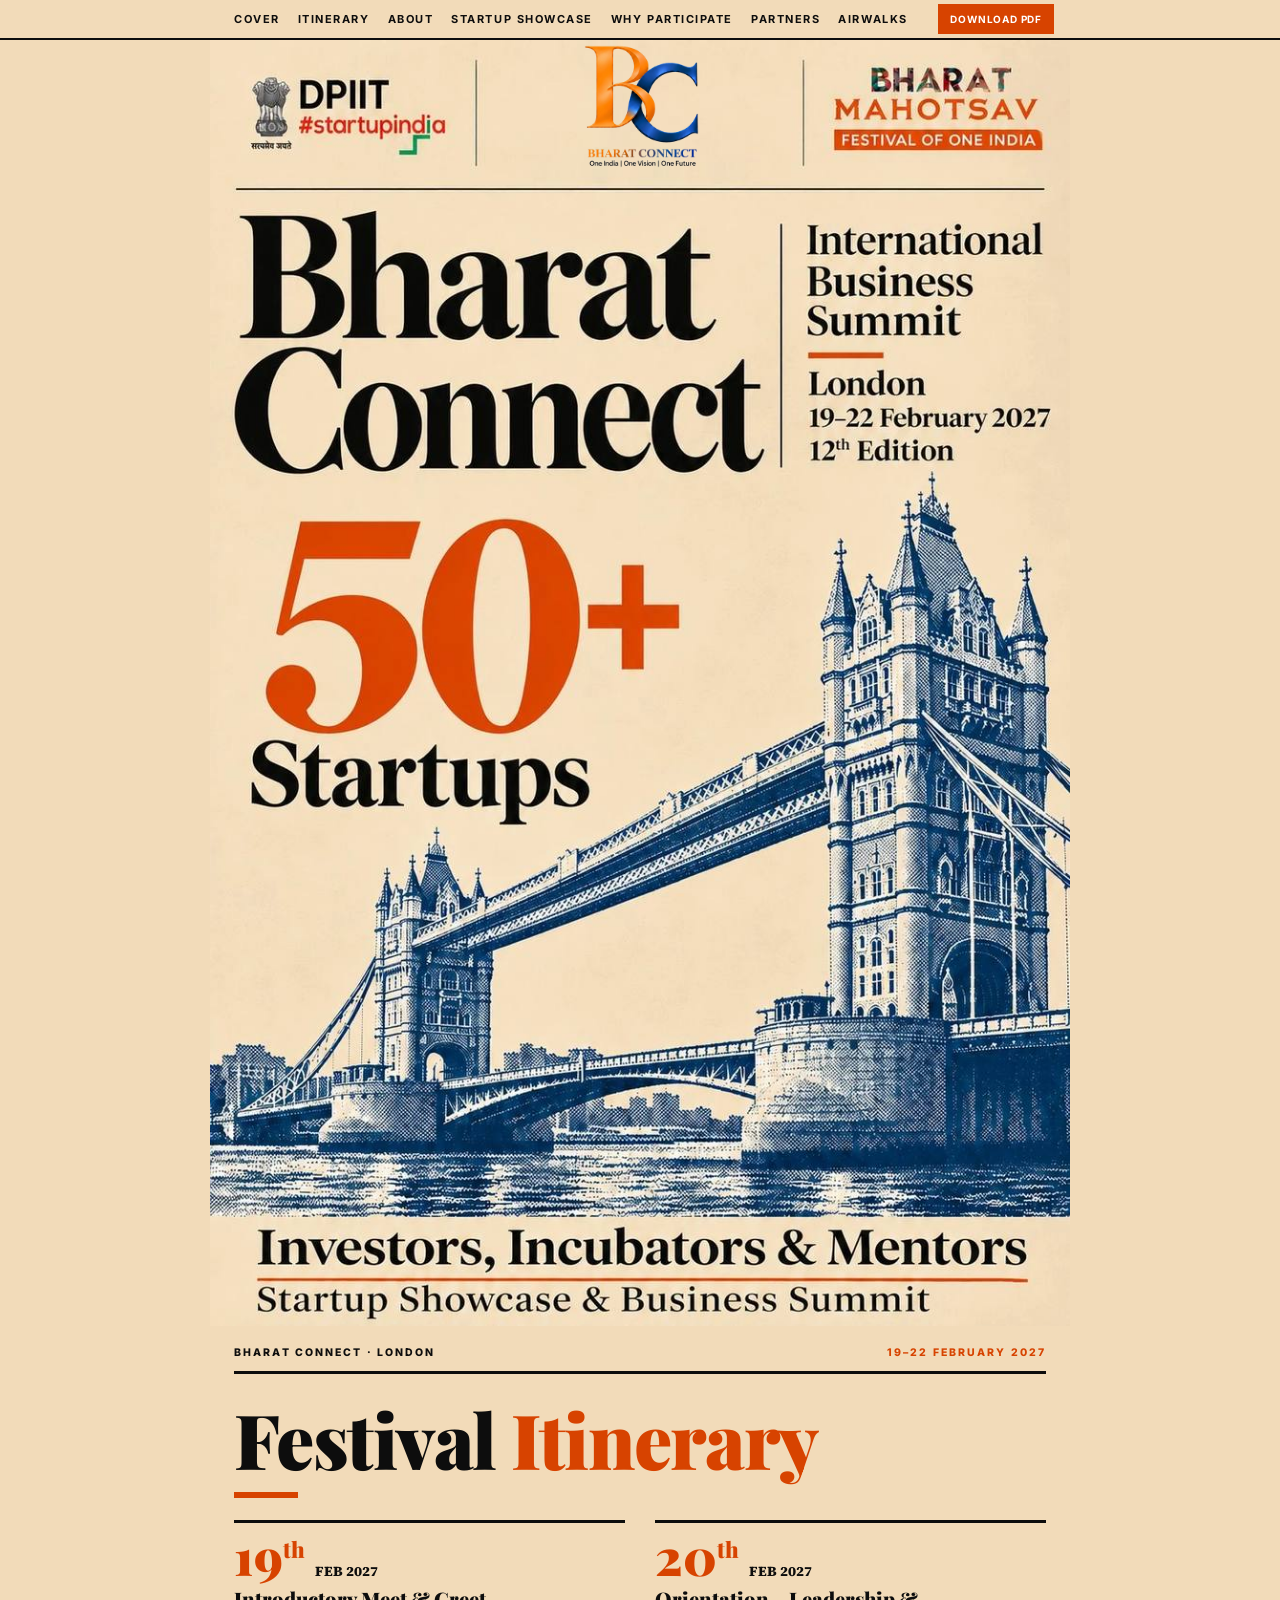
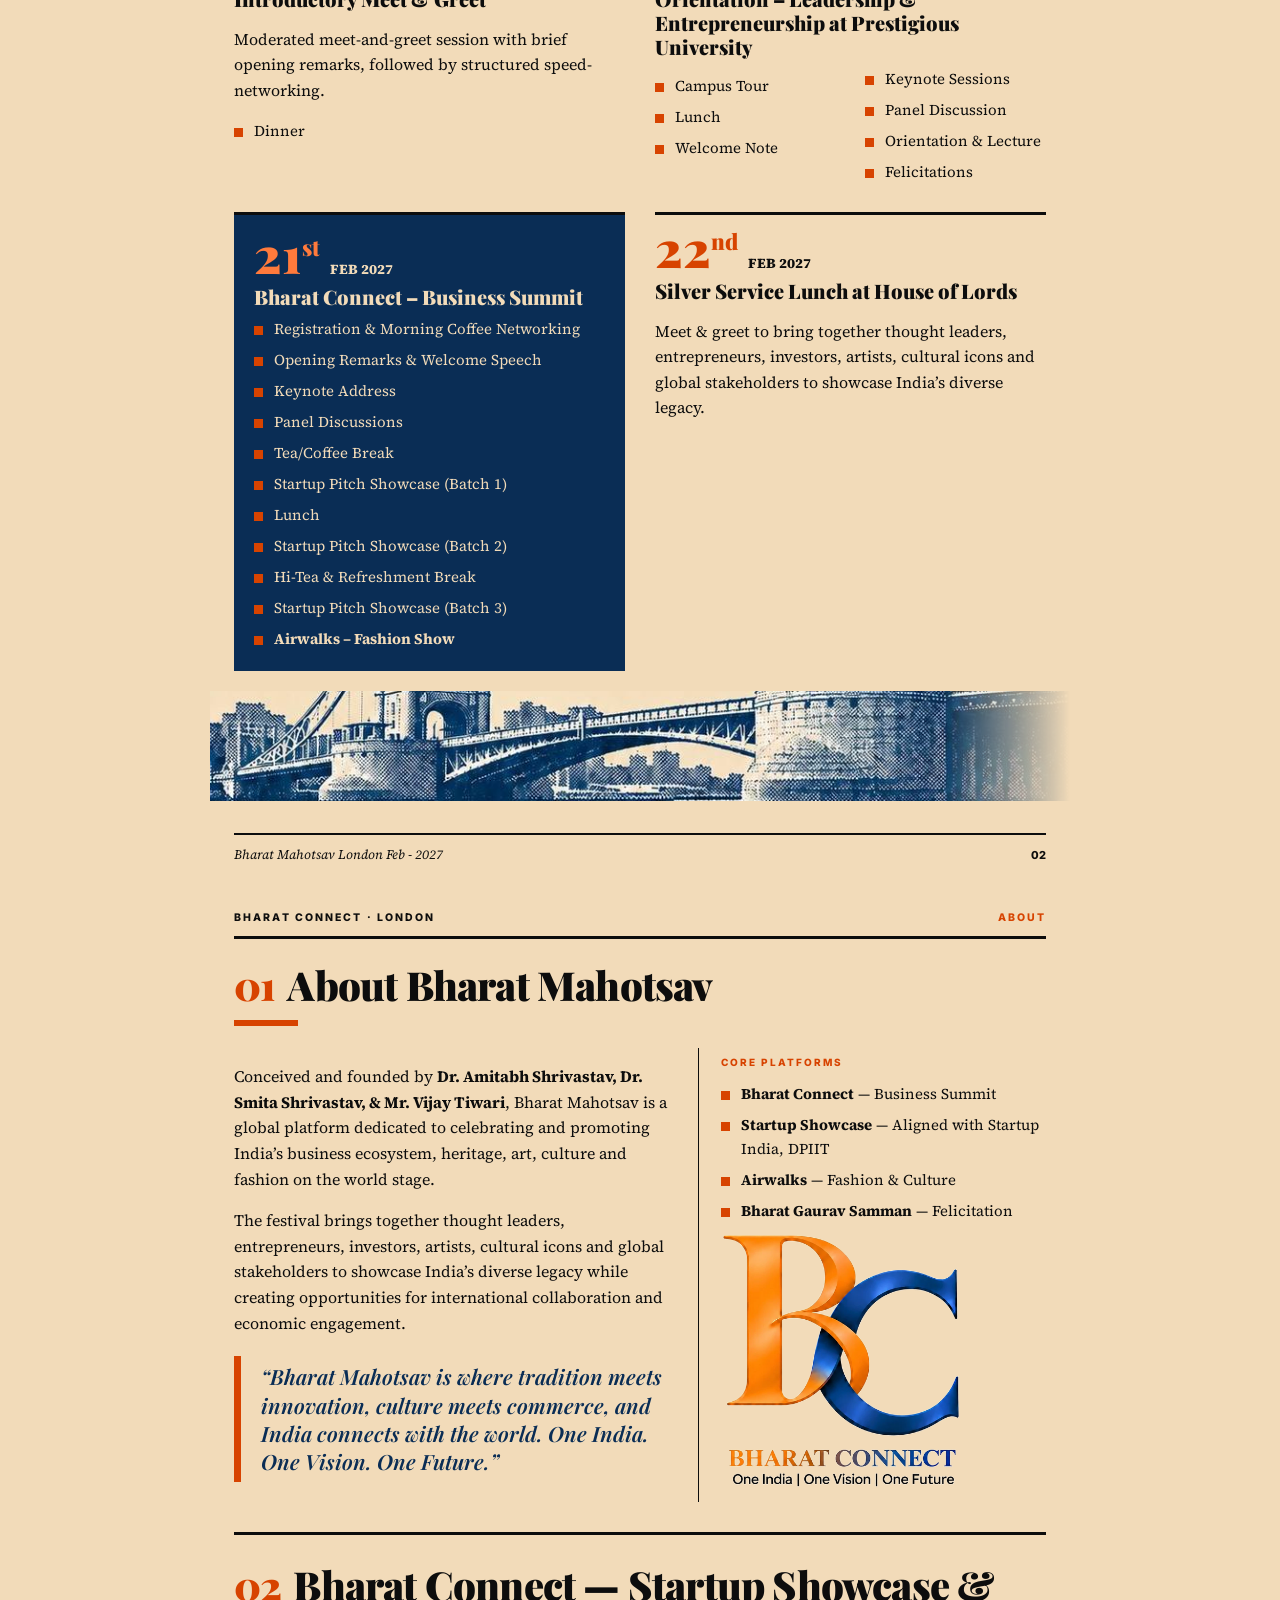
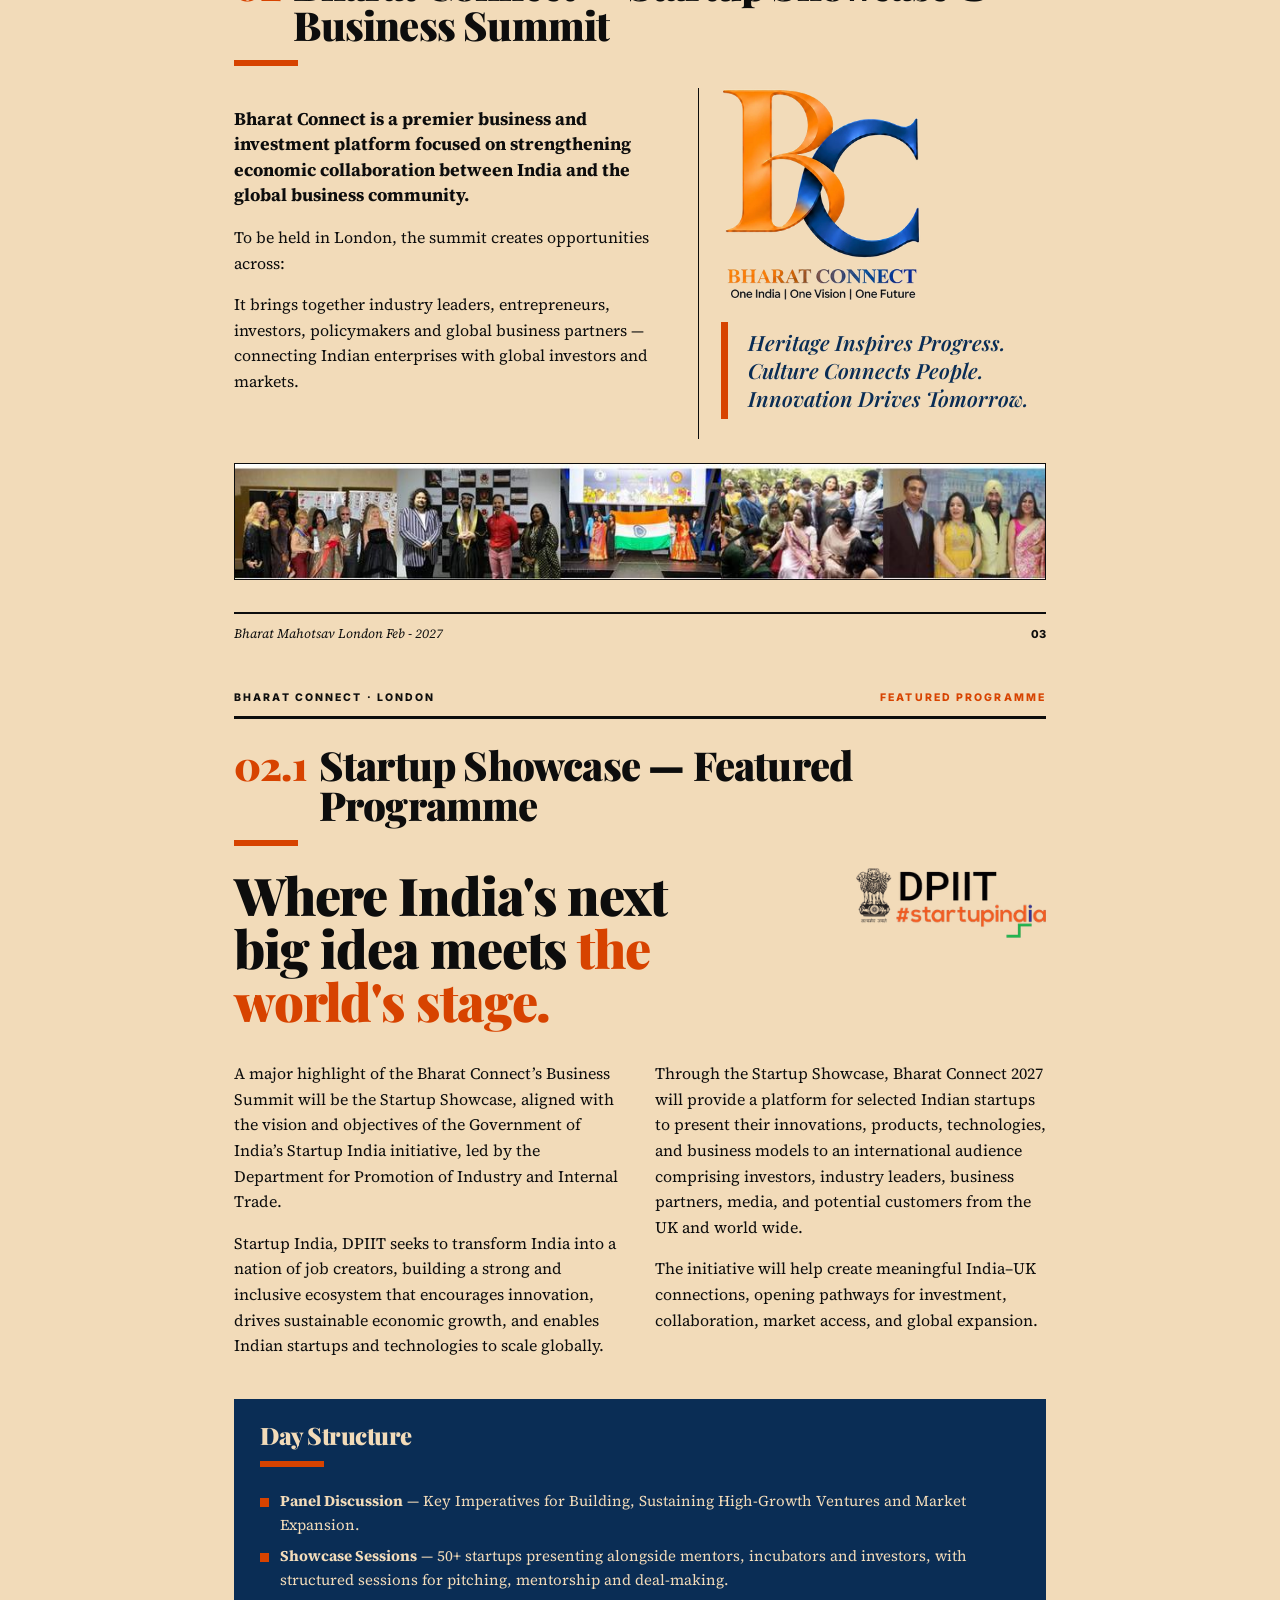
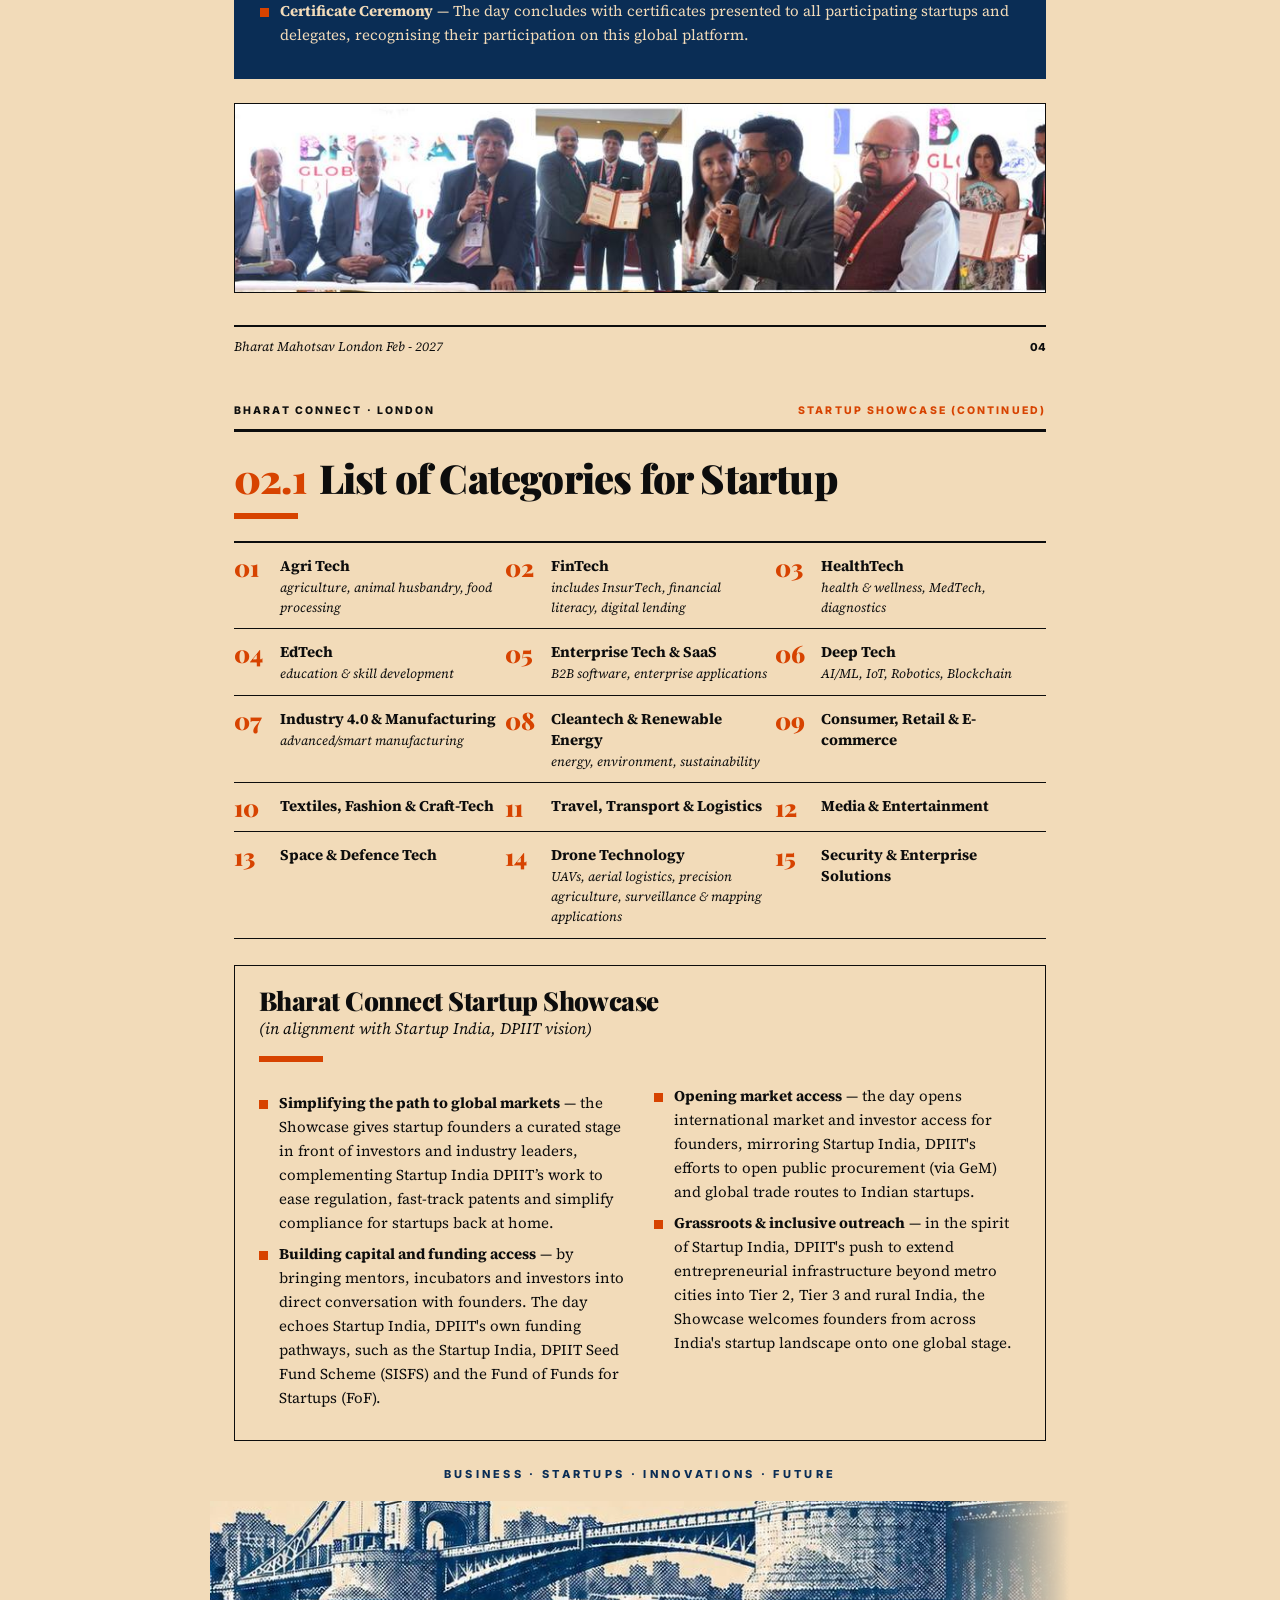
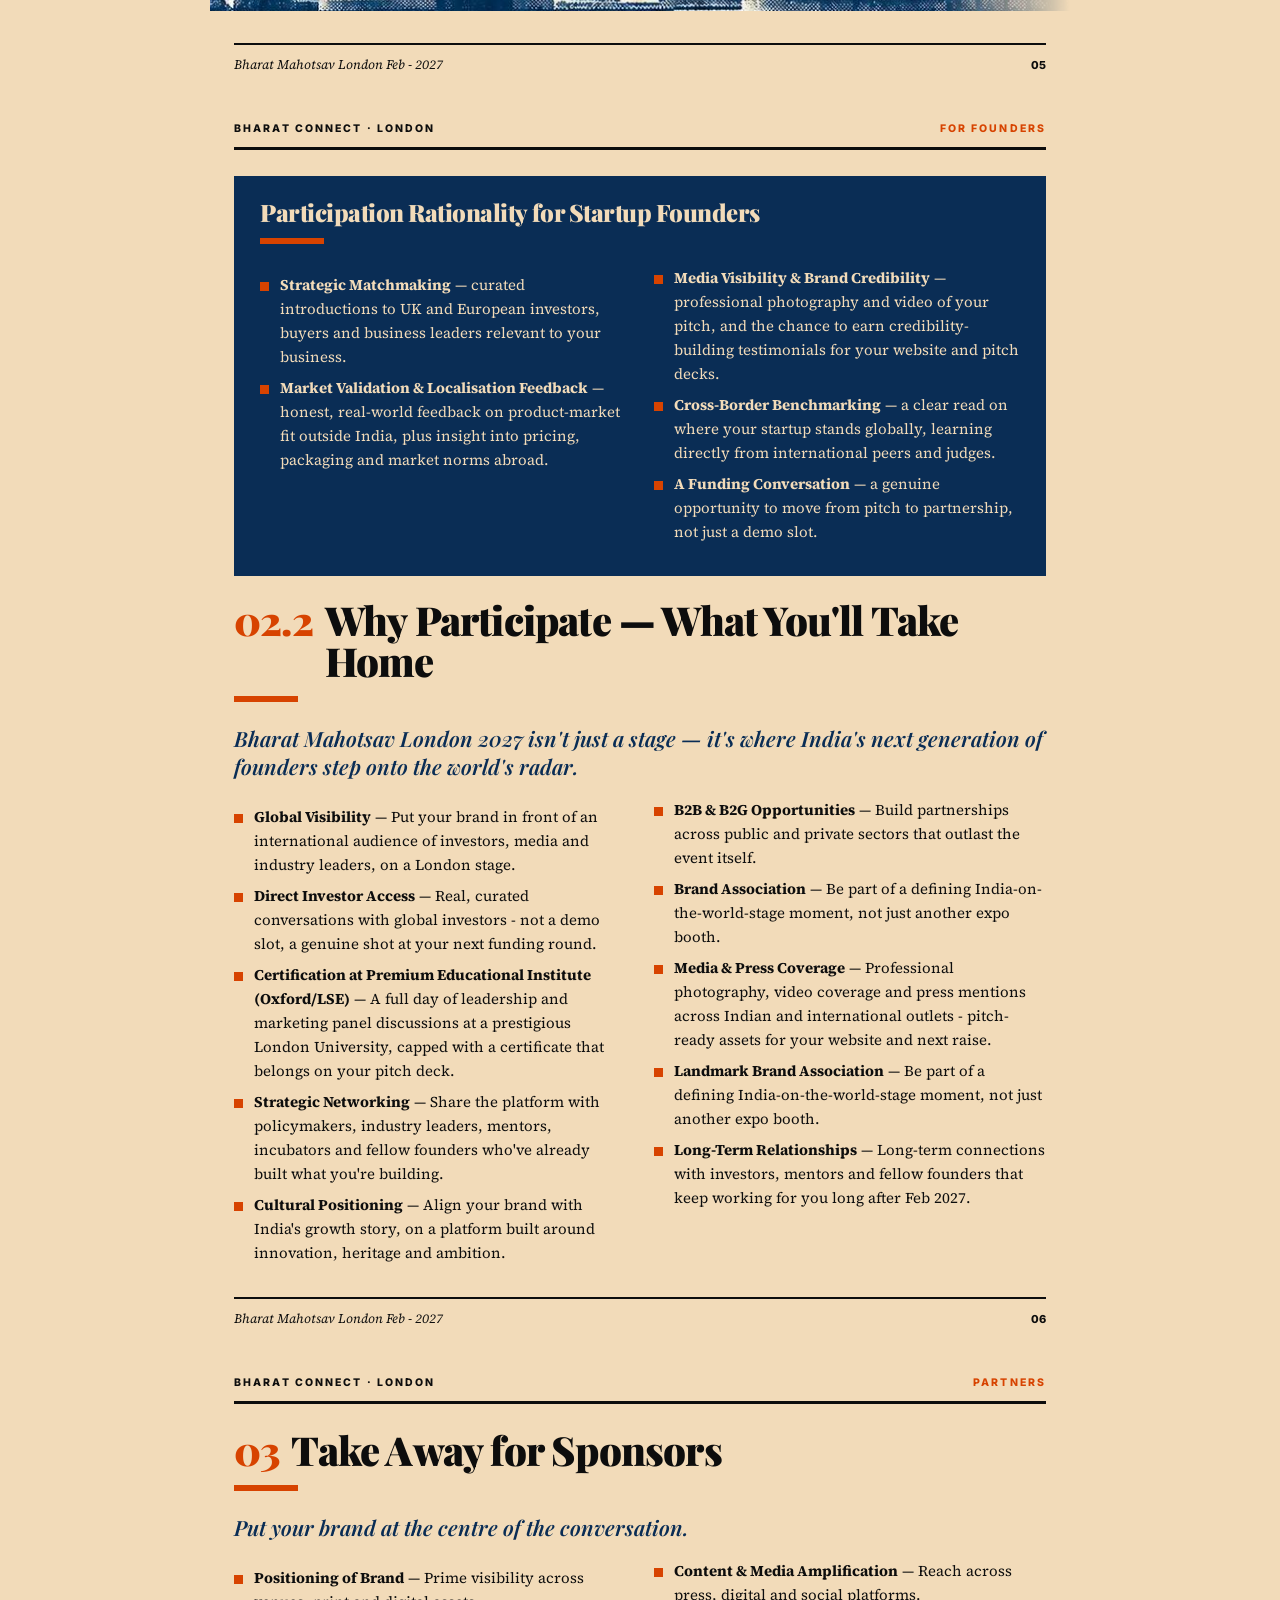
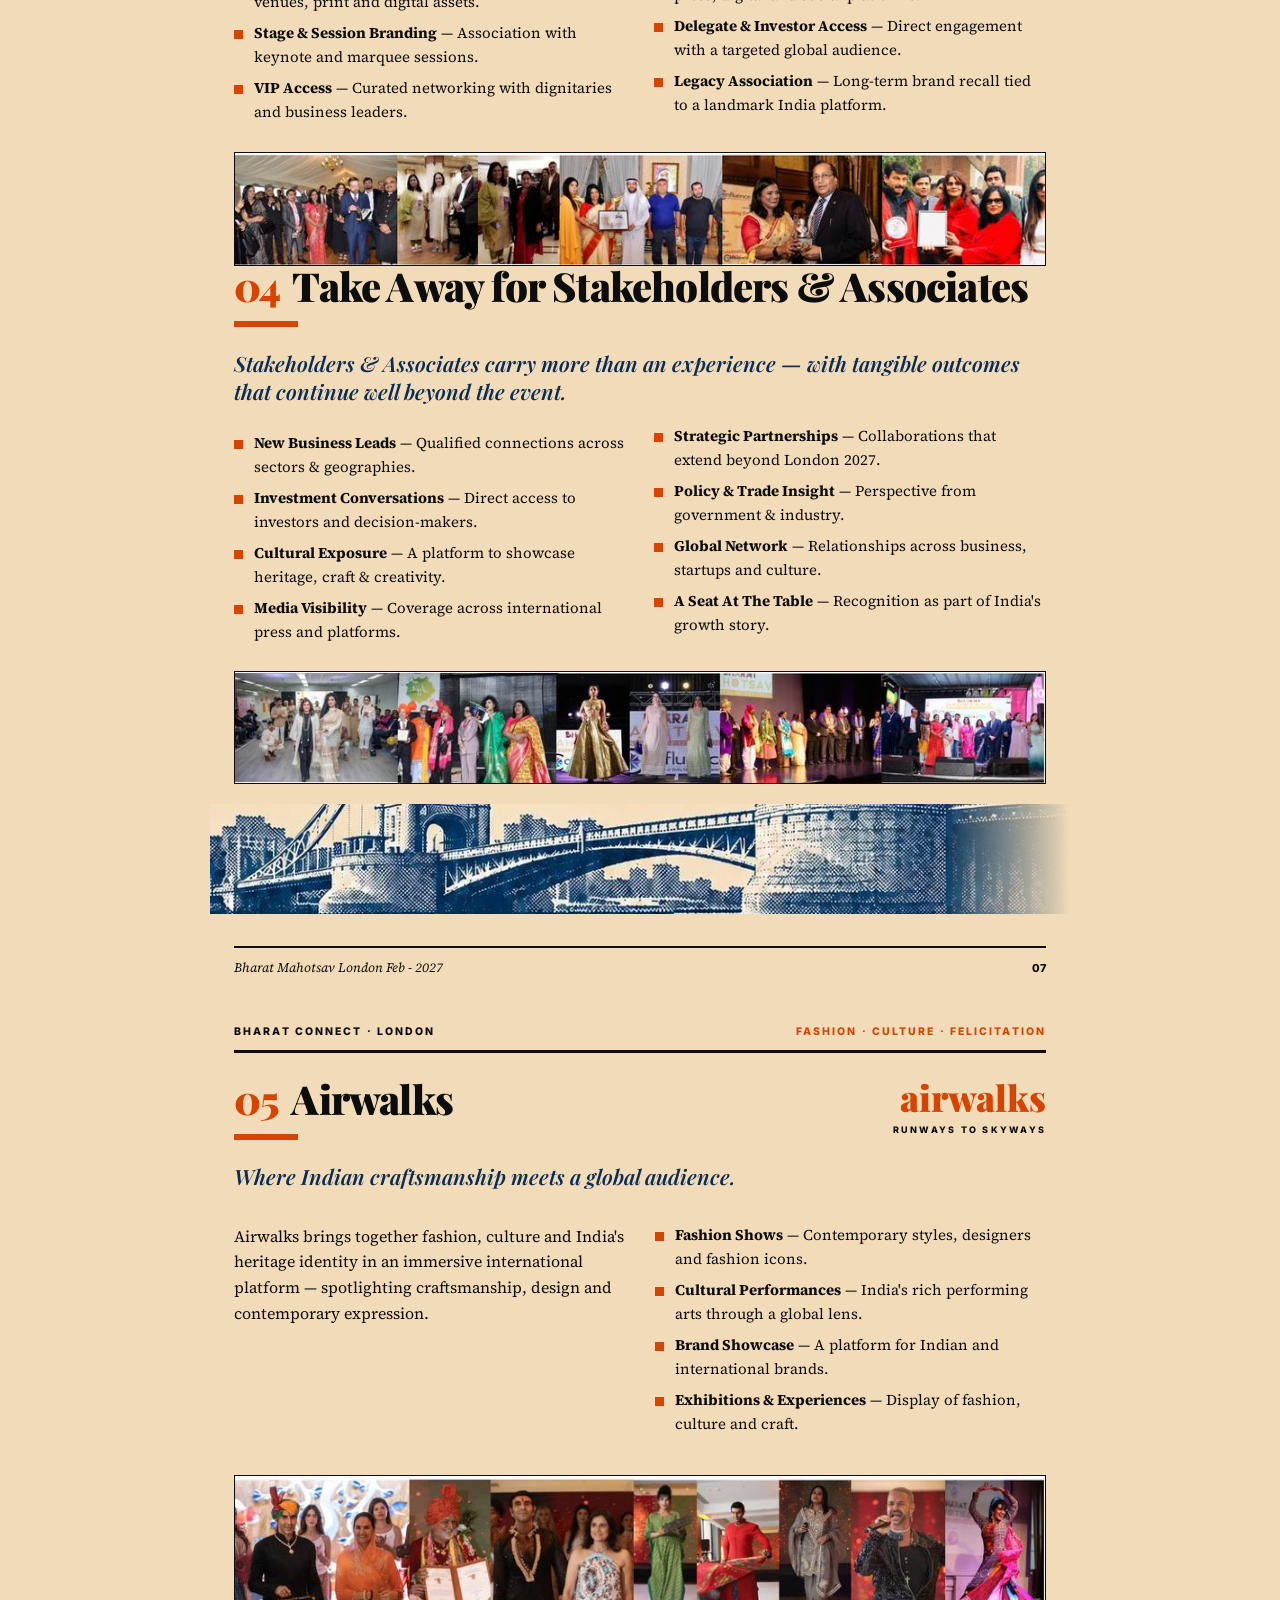
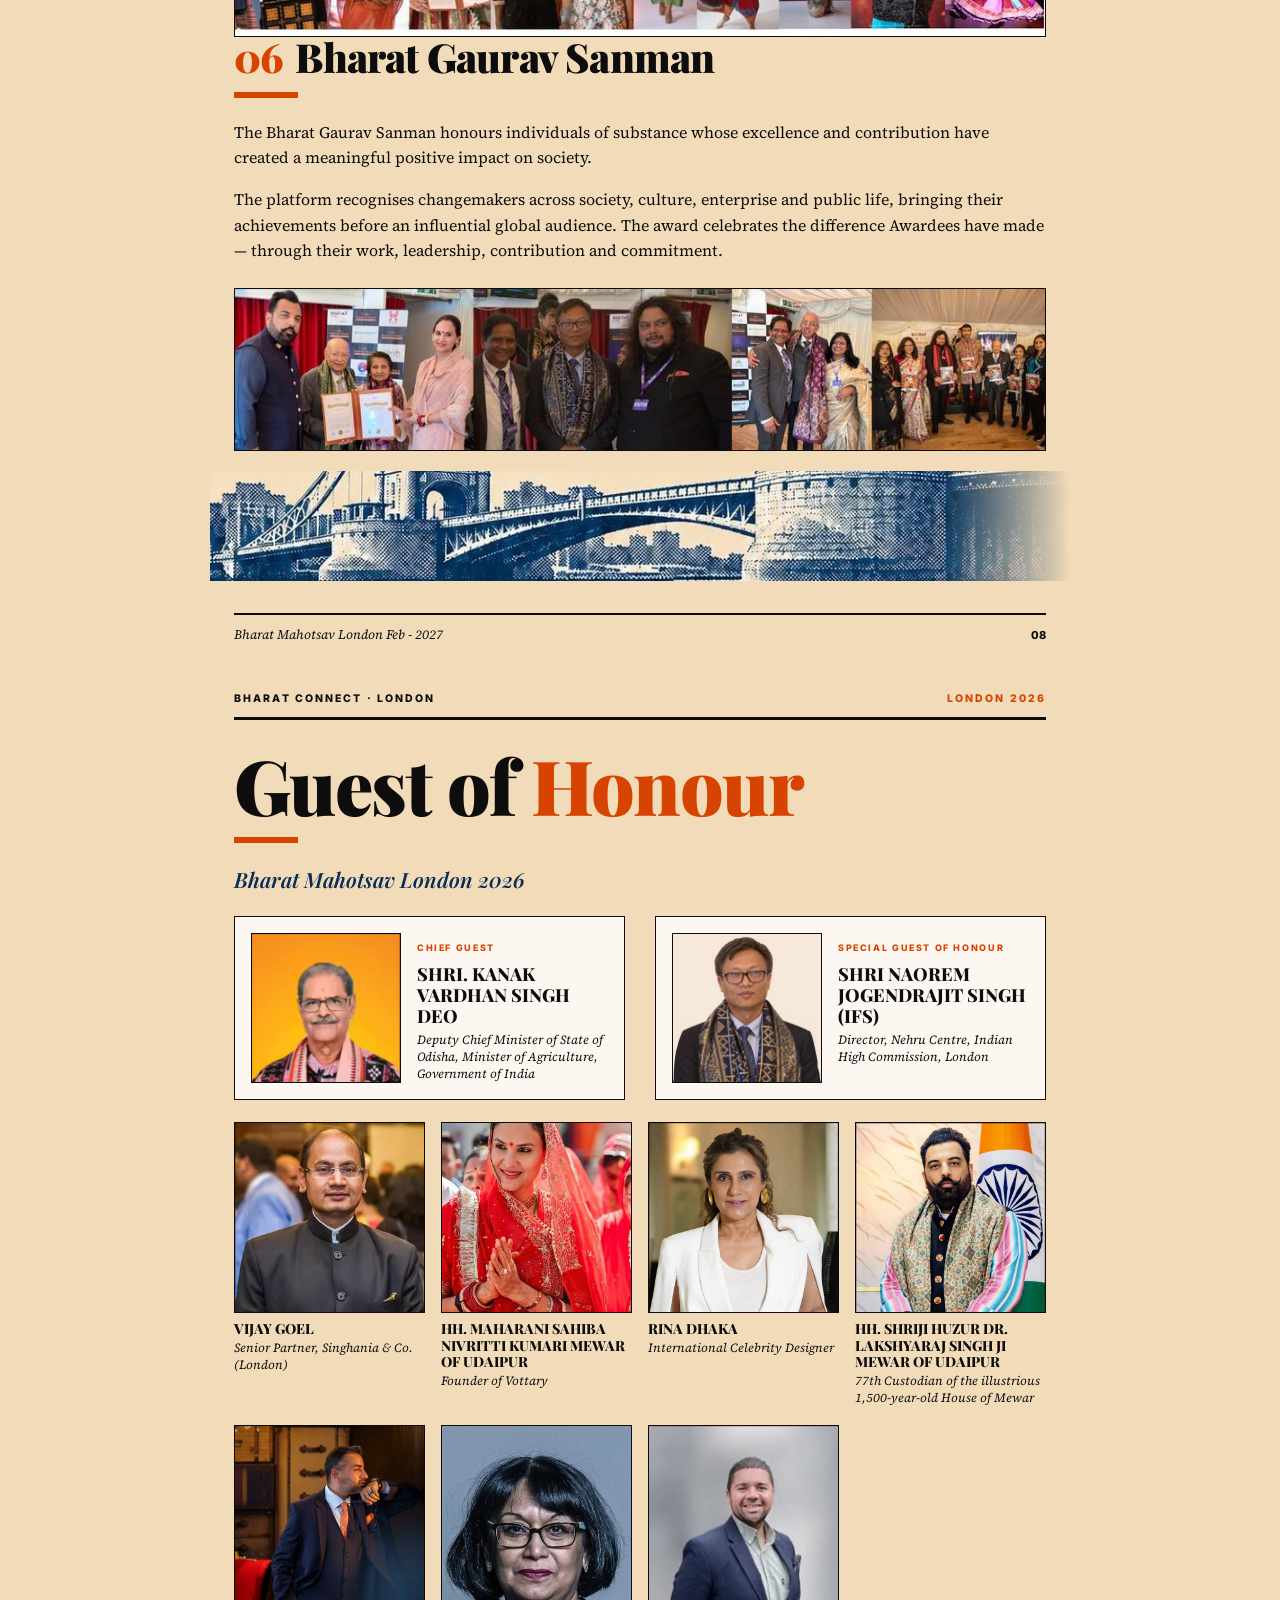
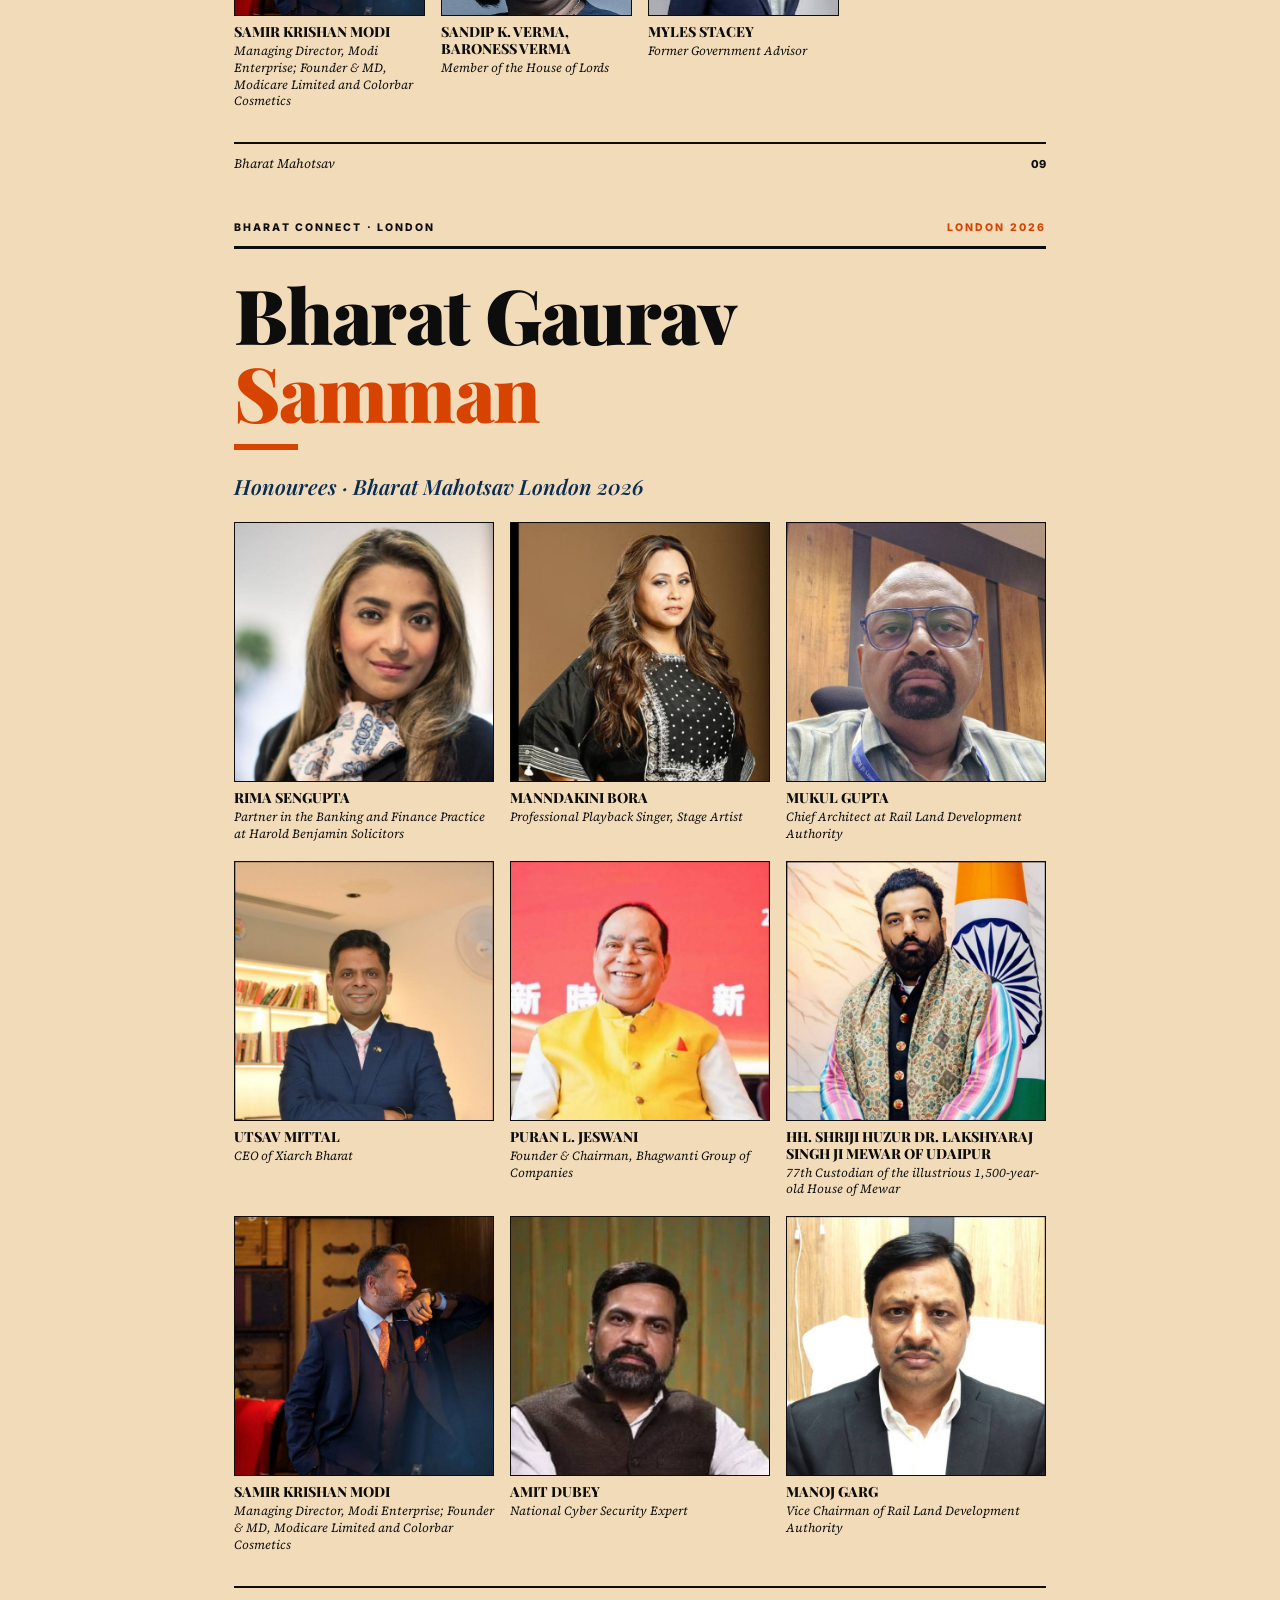
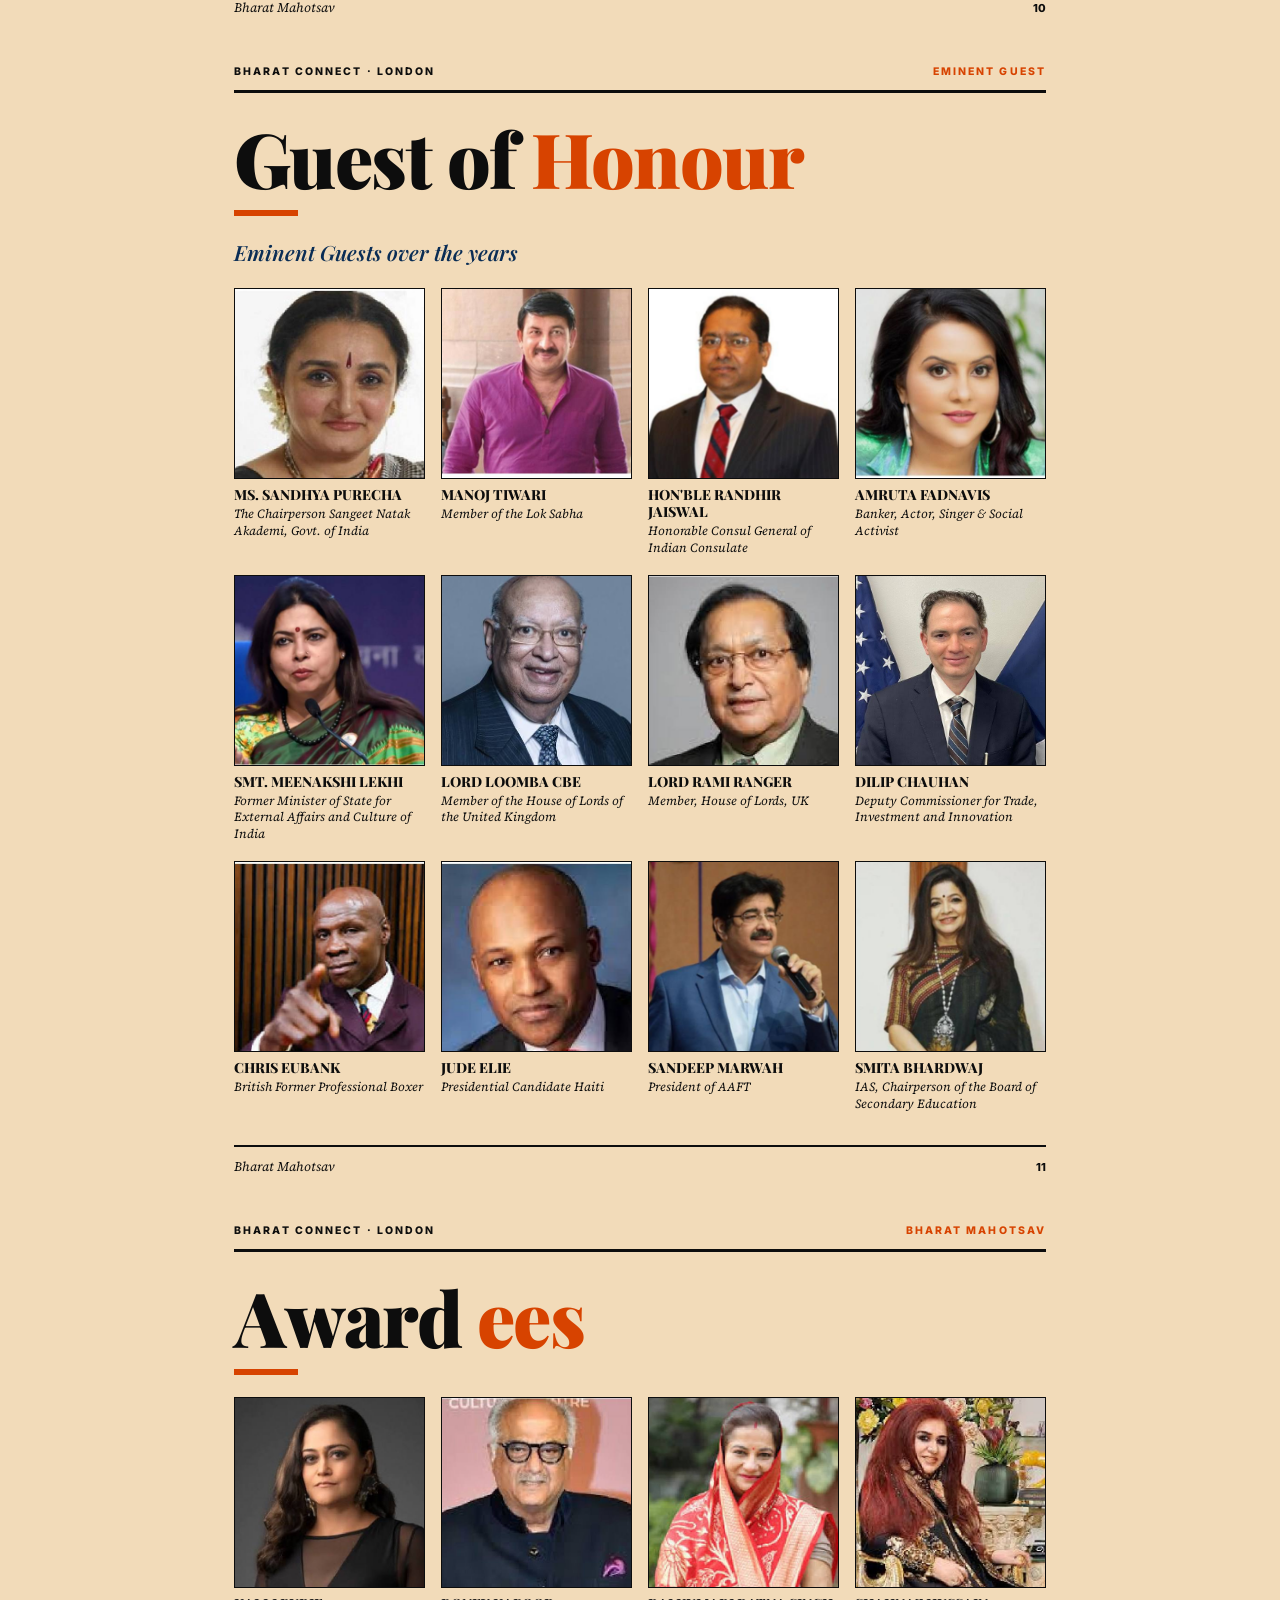
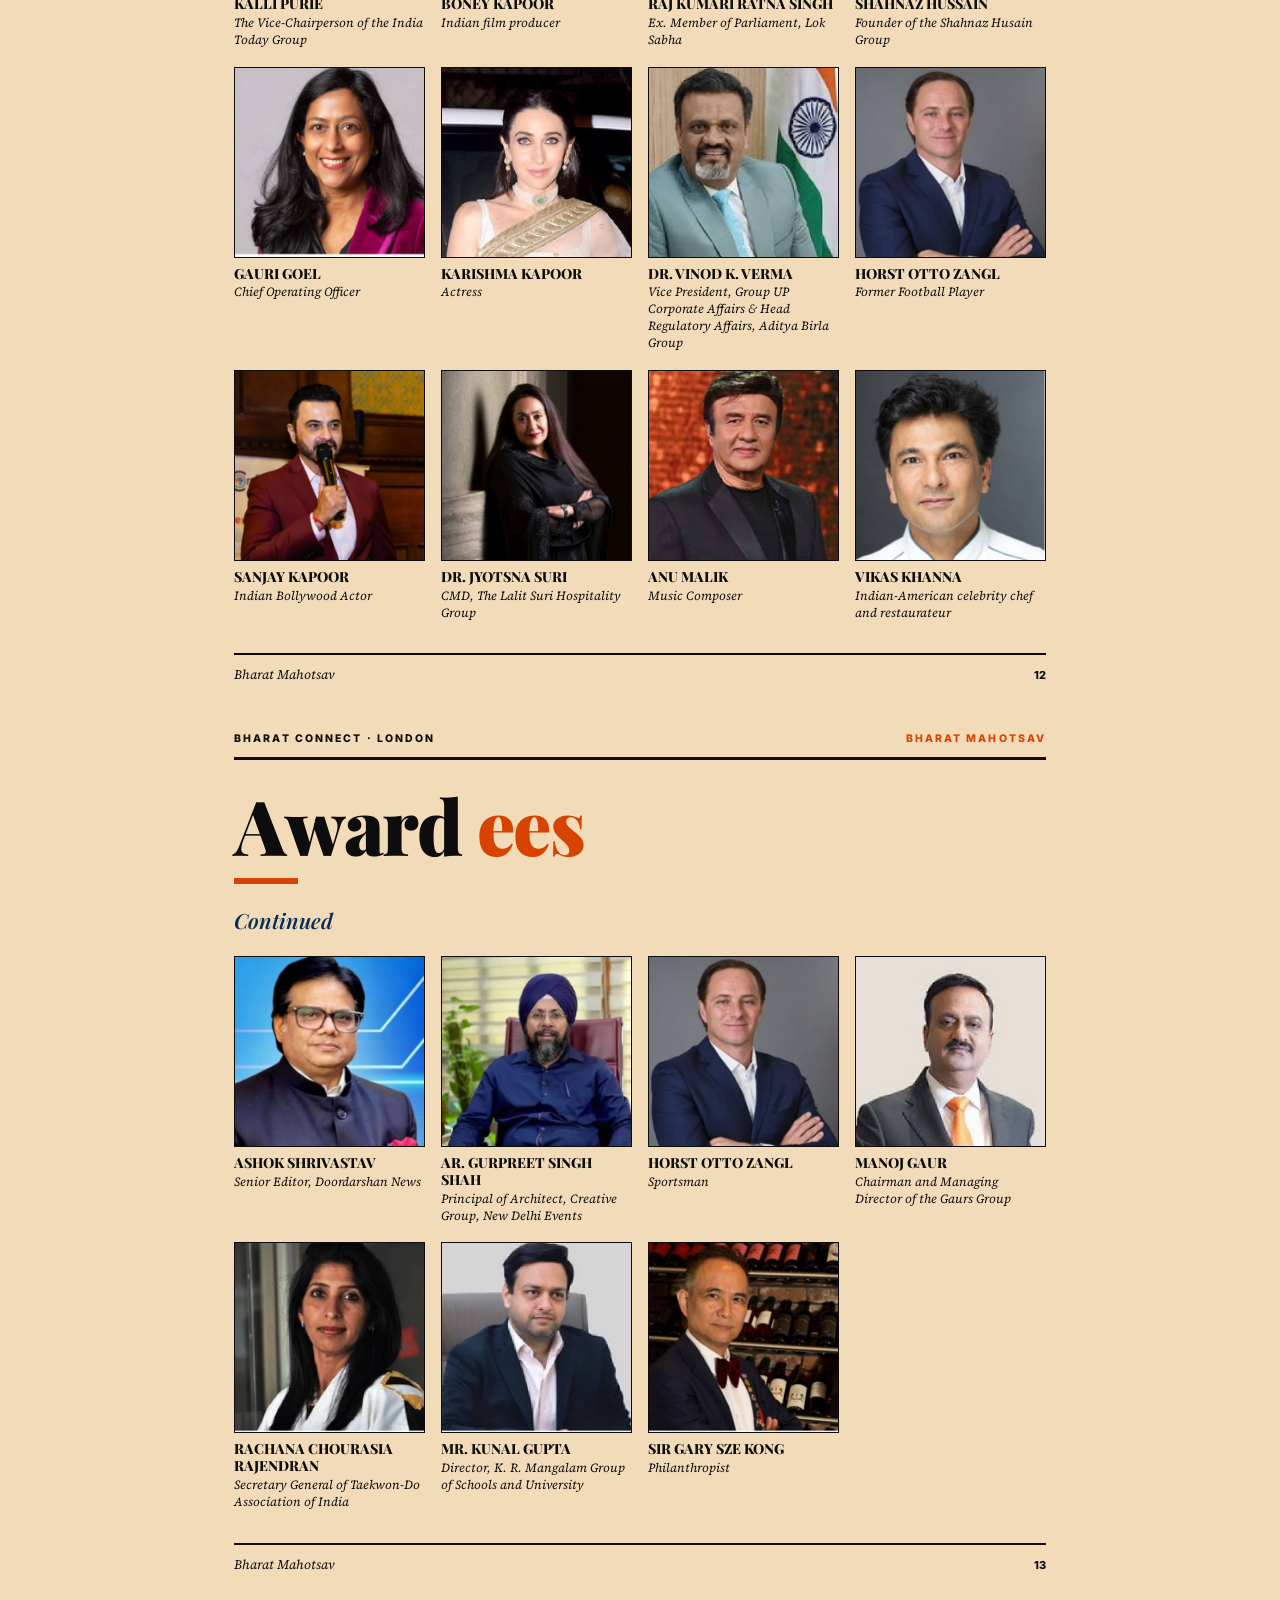
==== index.html @ 57fb7469 "Update layout, image alignments, and fixes for Bharat Connect brochure" ====
<!DOCTYPE html><html lang="en"><head><meta charset="utf-8"><meta name="viewport" content="width=device-width, initial-scale=1, viewport-fit=cover"><title>Bharat Connect · London 19–22 February 2027</title><link rel="stylesheet" href="https://fonts.googleapis.com/css2?family=Inter:wght@600;700;800&family=Playfair+Display:ital,wght@0,700;0,900;1,500;1,600&family=Source+Serif+4:ital,wght@0,400;0,600;0,700;1,400;1,600&display=swap"><style>:root{--bg:#f2dbb9;--ink:#0d0d0d;--o:#d74300;--nv:#0a2d55;--cream:#f2dbb9;--fd:'Playfair Display',Georgia,serif;--fb:'Source Serif 4',Georgia,serif;--fs:'Inter',Arial,sans-serif;box-sizing:border-box;padding-top:env(safe-area-inset-top,0px);padding-bottom:env(safe-area-inset-bottom,0px)}
*,*::before,*::after{box-sizing:border-box}html{scroll-behavior:smooth;scroll-padding-top:calc(48px + env(safe-area-inset-top,0px))}
body{margin:0;background:var(--bg);color:var(--ink);font:400 16px/1.6 var(--fb)}
nav{position:sticky;top:env(safe-area-inset-top,0px);z-index:9;background:var(--bg);border-bottom:2px solid var(--ink)}
.nav-inner{max-width:860px;margin:0 auto;padding:0 16px 0 24px;display:flex;align-items:center;gap:12px}
.nw{flex:1;min-width:0;margin:0;padding:12px 0;display:flex;gap:18px;overflow-x:auto;white-space:nowrap;font:700 11px var(--fs);letter-spacing:.14em;text-transform:uppercase}
nav a{text-decoration:none;color:var(--ink)}nav a:hover,nav a:focus-visible{color:var(--o);outline:0}
.download{flex:none;border:0;background:var(--o);color:#fff;padding:9px 12px;font:700 10px var(--fs);letter-spacing:.08em;text-transform:uppercase;cursor:pointer}
.download:hover,.download:focus-visible{background:var(--nv);outline:2px solid var(--ink);outline-offset:2px}
body::before{content:"";position:fixed;inset:0 0 auto;height:env(safe-area-inset-top,0px);background:var(--bg);z-index:10}
.cover,.page{max-width:860px;margin:0 auto}
.cover{position:relative}.cover .bg{display:block;width:100%;height:auto}
.cover .bc{position:absolute;left:43.5%;top:.4%;width:13.4%;aspect-ratio:300/320;background:url([data-uri]) center/contain no-repeat}
.page{padding:20px 24px 0;position:relative}
.hd{display:flex;justify-content:space-between;font:800 10.5px var(--fs);letter-spacing:.2em;padding-bottom:12px;border-bottom:3px solid var(--ink);margin-bottom:26px}
.o,em{color:var(--o);font-style:normal}
.ft{display:flex;justify-content:space-between;align-items:baseline;border-top:2px solid var(--ink);margin-top:32px;padding:10px 0 26px;font-size:13px}.ft b{font:800 11px var(--fs)}
.h{font:900 clamp(30px,6.4vw,52px)/1.02 var(--fd);margin:0;letter-spacing:-.02em}h1.h{font-size:clamp(46px,9vw,76px)}
.h.sm{font-size:26px}.bar{display:block;width:64px;height:6px;background:var(--o);margin:14px 0 22px}.bar.mid{margin:12px auto 24px}
.num .h{display:flex;gap:12px;align-items:baseline;font-size:clamp(26px,5vw,40px)}
.lead{font:italic 600 clamp(17px,2.6vw,21px)/1.35 var(--fd);color:var(--nv);margin:0 0 18px}
.lead2{font:700 18px/1.4 var(--fb)}.big{font:900 clamp(30px,6vw,52px)/1.02 var(--fd);margin:0 0 18px;letter-spacing:-.02em}.it{font-style:italic;margin:2px 0}
.g2{display:grid;grid-template-columns:1fr 1fr;gap:20px 30px}.g2.sp{grid-template-columns:1.25fr 1fr}.g2>div,.g2.sp>div{min-width:0}img{max-width:100%;height:auto}.r{text-align:right}
.day{border-top:3px solid var(--ink);padding-top:8px}.d{font:900 50px/1 var(--fd);color:var(--o)}.d sup{font-size:22px}.d b{font:800 14px var(--fb);color:var(--ink);margin-left:10px}
.day h3{font:900 20px/1.2 var(--fd);margin:6px 0 8px}.day.nv{background:var(--nv);color:var(--cream);padding:14px 20px 12px}.day.nv .d{color:#ff7a3c}.day.nv .d b{color:var(--cream)}
ul.sq{list-style:none;margin:8px 0;padding:0}ul.sq li{position:relative;padding-left:20px;margin:7px 0;font-size:15px}ul.sq li::before{content:"";position:absolute;left:0;top:.6em;width:9px;height:9px;background:var(--o)}
ul.two{columns:2;column-gap:28px}ul.two li{break-inside:avoid}
blockquote{margin:20px 0;padding:6px 0 6px 20px;border-left:7px solid var(--o);font:italic 600 21px/1.35 var(--fd);color:var(--nv)}
.side{border-left:1px solid var(--ink);padding-left:22px}.lab{font:800 10px var(--fs);letter-spacing:.2em;color:var(--o)}.lg1{width:240px;max-width:100%;display:block;margin:10px 0}.lg2{width:200px;display:block;margin:0 0 14px}.lg3{width:190px}
.hr{border:0;border-top:3px solid var(--ink);margin:30px 0}.strip{display:block;width:100%;border:1px solid var(--ink);margin:24px 0 0}
.nvb{background:var(--nv);color:var(--cream);padding:24px 26px;margin:24px 0}.nvb.nm{margin-top:0}.nvb .h{font-size:24px}.nvb ul.sq{margin-top:0}
.cats{display:grid;grid-template-columns:repeat(3,1fr);border-top:2px solid var(--ink)}.cats>div{display:flex;gap:10px;padding:12px 8px 12px 0;border-bottom:1px solid var(--ink)}.cats i{font:900 24px/1 var(--fd);color:var(--o);font-style:normal;min-width:36px}
.cats p{margin:0;line-height:1.25}.cats b{display:block;font:700 15px var(--fb)}.cats span{font-style:italic;font-size:13px}
.box{border:1px solid var(--ink);padding:22px 24px;margin:26px 0}.tagl{text-align:center;font:800 11px var(--fs);letter-spacing:.3em;color:var(--nv);margin:26px 0 8px}
.bridge{height:110px;margin:20px -24px 0;background:url([data-uri]) center/cover;-webkit-mask:linear-gradient(90deg,#000 85%,transparent);mask:linear-gradient(90deg,#000 85%,transparent)}
.aw{text-align:right}.aw b{display:block;font:900 clamp(26px,5vw,36px)/1 var(--fd);color:var(--o)}.aw small{font:800 9px var(--fs);letter-spacing:.25em}.row{display:flex;justify-content:space-between;align-items:flex-start;gap:20px}
.ppl{display:grid;gap:18px 16px;margin-top:22px}.c4{grid-template-columns:repeat(4,1fr)}.c3{grid-template-columns:repeat(3,1fr)}
figure{margin:0}.ppl img,.card img{width:100%;aspect-ratio:1;object-fit:cover;border:1px solid var(--ink);display:block}
figcaption b{display:block;font:800 14px/1.2 var(--fd);text-transform:uppercase;margin:8px 0 2px}figcaption span{display:block;font:italic 12.5px/1.35 var(--fb)}
.cards{margin:22px 0}.card{display:flex;gap:16px;border:1px solid var(--ink);padding:16px;background:#fcf8f1}.card img{width:42%;flex:none;aspect-ratio:1}.card small{font:800 9px var(--fs);letter-spacing:.18em;color:var(--o)}.card b{display:block;font:800 18px/1.15 var(--fd);text-transform:uppercase;margin:6px 0}
.med{display:grid;grid-template-columns:repeat(12,1fr);gap:28px 24px;align-items:start}
.mt{grid-column:1/6;grid-row:1}
.m1{grid-column:6/13;grid-row:1;width:100%;border:1px solid var(--ink);display:block}
.m2{grid-column:1/8;grid-row:2;width:100%;border:1px solid var(--ink);display:block}
.mb{grid-column:8/13;grid-row:2;align-self:end;text-align:right}
.mb .bar{margin:14px 0 22px auto}
.tb-grid{display:grid;grid-template-columns:1fr 1fr;gap:14px 30px;margin-bottom:24px}
.tb-grid .lead{margin:0;font-size:clamp(14px,1.8vw,17px)}
.tb-img{width:100%;aspect-ratio:900/1100;object-fit:cover;border:1px solid var(--ink);display:block}
.box18{width:100%;display:block;border:1px solid var(--ink)}.q{text-align:center;font:italic 600 22px var(--fd);color:var(--nv);margin:26px 0 0}
.ctr{text-align:center}.ctr .lg1{margin:0 auto}.big2{font-size:clamp(20px,4vw,28px);margin-top:14px}.cd{font:900 clamp(40px,8vw,66px)/1 var(--fd);margin:34px 0 0}
.ed{margin-top:22px}.ed .strip{margin:0}.cp{display:grid;grid-template-columns:repeat(5,1fr);gap:8px;margin-top:6px;font:italic 11.5px/1.3 var(--fb);text-align:center}.cp b{display:block;font-style:normal;font-weight:700}.ed.e3{width:60%;margin-left:auto;margin-right:auto}.ed.e3 .cp{grid-template-columns:repeat(3,1fr)}
@media(max-width:640px){.g2,.g2.sp{grid-template-columns:1fr}.tb-grid{grid-template-columns:1fr;gap:10px}.tb-t1{order:1}.tb-i1{order:2;margin-bottom:18px}.tb-t2{order:3}.tb-i2{order:4}.med{display:grid;grid-template-columns:1fr;gap:20px}.mt,.m1,.m2,.mb{grid-column:1/-1;grid-row:auto;width:100%}.mb{text-align:left}.mb .bar{margin:14px 0 22px 0}.side{border:0;padding:0}.c4,.cats{grid-template-columns:repeat(2,1fr)}.c3{grid-template-columns:repeat(2,1fr)}ul.two{columns:1}.card{flex-direction:column}.card img{width:100%}.ed.e3{width:100%}.cp{font-size:9.5px;gap:4px}.hd{font-size:8.5px}.r{text-align:left}}
@media(prefers-reduced-motion:reduce){html{scroll-behavior:auto}}
@page{size:A4 portrait;margin:0}
@media print{
  *,*::before,*::after{-webkit-print-color-adjust:exact!important;print-color-adjust:exact!important}
  html,body{width:210mm;margin:0;padding:0!important;background:var(--bg)!important;color:var(--ink)!important}
  nav,body::before{display:none!important}
  .cover,.page{max-width:none;margin:0;overflow:hidden;background:var(--bg)}
  .cover{width:210mm;height:297mm;break-after:page;page-break-after:always}
  .cover .bg{width:100%;height:100%;object-fit:fill}
  .page{width:318.18mm;min-height:450mm;zoom:.66;padding:12mm 16mm 0;display:flex;flex-direction:column;break-before:page;break-after:page;page-break-before:always;page-break-after:always}
  .page .ft{margin-top:auto;padding-bottom:10mm}
  .page .bridge{margin:16px -16mm 0}
  .page:last-of-type{break-after:auto;page-break-after:auto}
}
</style></head><body><nav><div class="nav-inner"><div class="nw"><a href="#top">Cover</a><a href="#itinerary">Itinerary</a><a href="#about">About</a><a href="#showcase">Startup Showcase</a><a href="#why">Why Participate</a><a href="#partners">Partners</a><a href="#airwalks">Airwalks</a><a href="#guests">Guests</a><a href="#awardees">Awardees</a><a href="#cultural">Cultural</a><a href="#media">Media</a><a href="#legacy">Legacy</a><a href="#contact">Contact</a></div><button class="download" type="button" onclick="window.print()">Download PDF</button></div></nav><section class="cover" id="top"><img class="bg" src="[data-uri]" alt="Bharat Connect International Business Summit London 19–22 February 2027 — 50+ Startups" loading="lazy"><div class="bc"></div></section><section class="page" id="itinerary"><div class="hd"><span>BHARAT CONNECT · LONDON</span><span class="o">19–22 FEBRUARY 2027</span></div><h1 class="h">Festival <em>Itinerary</em></h1><i class="bar"></i>
<div class="g2"><div class="day"><div class="d">19<sup>th</sup><b>FEB 2027</b></div><h3>Introductory Meet &amp; Greet</h3><p>Moderated meet-and-greet session with brief opening remarks, followed by structured speed-networking.</p><ul class="sq"><li>Dinner</li></ul></div>
<div class="day"><div class="d">20<sup>th</sup><b>FEB 2027</b></div><h3>Orientation – Leadership &amp; Entrepreneurship at Prestigious University</h3><ul class="sq two"><li>Campus Tour</li><li>Lunch</li><li>Welcome Note</li><li>Keynote Sessions</li><li>Panel Discussion</li><li>Orientation &amp; Lecture</li><li>Felicitations</li></ul></div>
<div class="day nv"><div class="d">21<sup>st</sup><b>FEB 2027</b></div><h3>Bharat Connect – Business Summit</h3><ul class="sq"><li>Registration &amp; Morning Coffee Networking</li><li>Opening Remarks &amp; Welcome Speech</li><li>Keynote Address</li><li>Panel Discussions</li><li>Tea/Coffee Break</li><li>Startup Pitch Showcase (Batch 1)</li><li>Lunch</li><li>Startup Pitch Showcase (Batch 2)</li><li>Hi-Tea &amp; Refreshment Break</li><li>Startup Pitch Showcase (Batch 3)</li><li><strong>Airwalks – Fashion Show</strong></li></ul></div>
<div class="day"><div class="d">22<sup>nd</sup><b>FEB 2027</b></div><h3>Silver Service Lunch at House of Lords</h3><p>Meet &amp; greet to bring together thought leaders, entrepreneurs, investors, artists, cultural icons and global stakeholders to showcase India’s diverse legacy.</p></div></div><div class="bridge"></div><div class="ft"><i>Bharat Mahotsav London Feb - 2027</i><b>02</b></div></section><section class="page" id="about"><div class="hd"><span>BHARAT CONNECT · LONDON</span><span class="o">ABOUT</span></div><div class="num"><h2 class="h"><span class='o'>01</span> About Bharat Mahotsav</h2><i class="bar"></i></div>
<div class="g2 sp"><div><p>Conceived and founded by <b>Dr. Amitabh Shrivastav, Dr. Smita Shrivastav, &amp; Mr. Vijay Tiwari</b>, Bharat Mahotsav is a global platform dedicated to celebrating and promoting India’s business ecosystem, heritage, art, culture and fashion on the world stage.</p><p>The festival brings together thought leaders, entrepreneurs, investors, artists, cultural icons and global stakeholders to showcase India’s diverse legacy while creating opportunities for international collaboration and economic engagement.</p><blockquote>“Bharat Mahotsav is where tradition meets innovation, culture meets commerce, and India connects with the world. One India. One Vision. One Future.”</blockquote></div>
<div class="side"><small class="lab">CORE PLATFORMS</small><ul class="sq"><li><b>Bharat Connect</b> — Business Summit</li><li><b>Startup Showcase</b> — Aligned with Startup India, DPIIT</li><li><b>Airwalks</b> — Fashion &amp; Culture</li><li><b>Bharat Gaurav Samman</b> — Felicitation</li></ul><img class="lg1" src="[data-uri]" alt="Bharat Mahotsav" loading="lazy"></div></div>
<hr class="hr"><div class="num"><h2 class="h"><span class='o'>02</span> Bharat Connect — Startup Showcase &amp; Business Summit</h2><i class="bar"></i></div>
<div class="g2 sp"><div><p class="lead2">Bharat Connect is a premier business and investment platform focused on strengthening economic collaboration between India and the global business community.</p><p>To be held in London, the summit creates opportunities across:</p><p>It brings together industry leaders, entrepreneurs, investors, policymakers and global business partners — connecting Indian enterprises with global investors and markets.</p></div>
<div class="side"><img class="lg2" src="[data-uri]" alt="Bharat Connect" loading="lazy"><blockquote>Heritage Inspires Progress. Culture Connects People. Innovation Drives Tomorrow.</blockquote></div></div>
<img class="strip" src="[data-uri]" alt="Past Bharat Mahotsav moments" loading="lazy"><div class="ft"><i>Bharat Mahotsav London Feb - 2027</i><b>03</b></div></section><section class="page" id="showcase"><div class="hd"><span>BHARAT CONNECT · LONDON</span><span class="o">FEATURED PROGRAMME</span></div><div class="num"><h2 class="h"><span class='o'>02.1</span> Startup Showcase — Featured Programme</h2><i class="bar"></i></div>
<div class="g2 sp"><p class="big">Where India's next big idea meets <span class="o">the world's stage.</span></p><div class="r"><img class="lg3" src="[data-uri]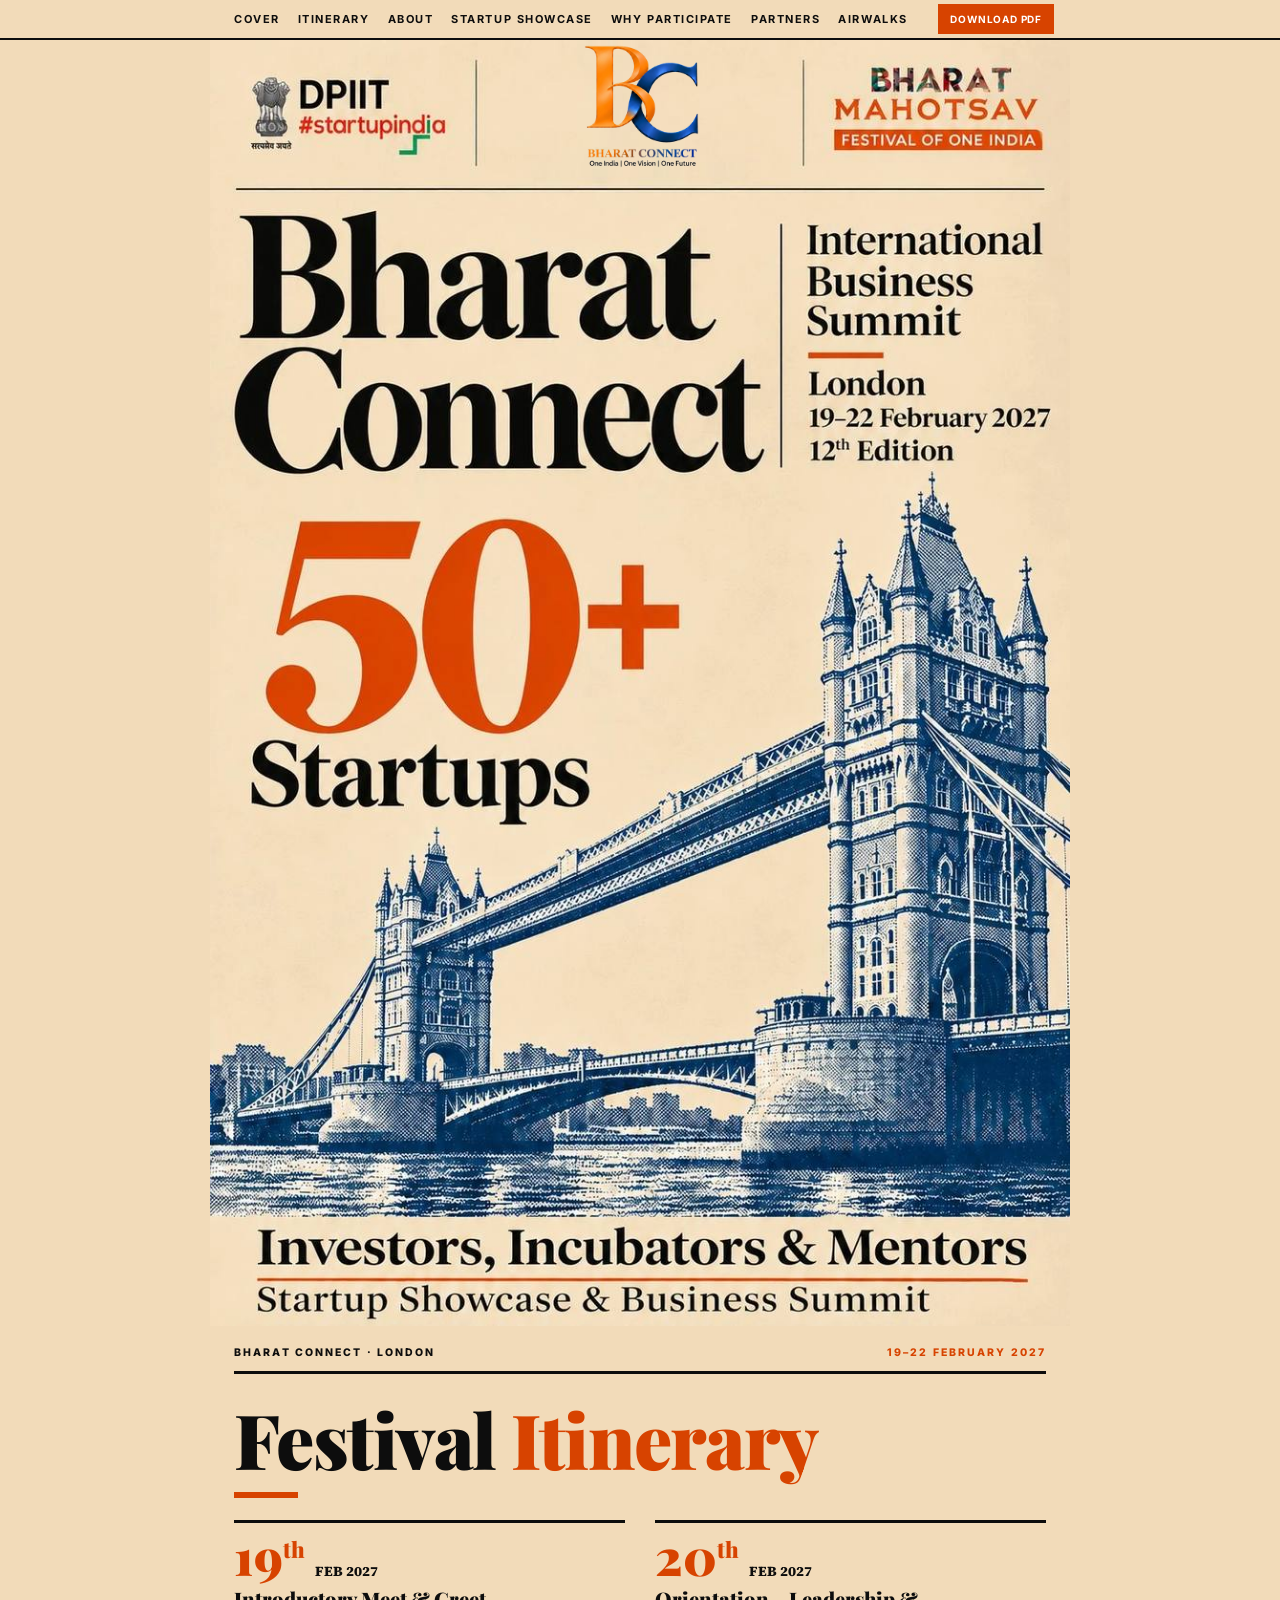
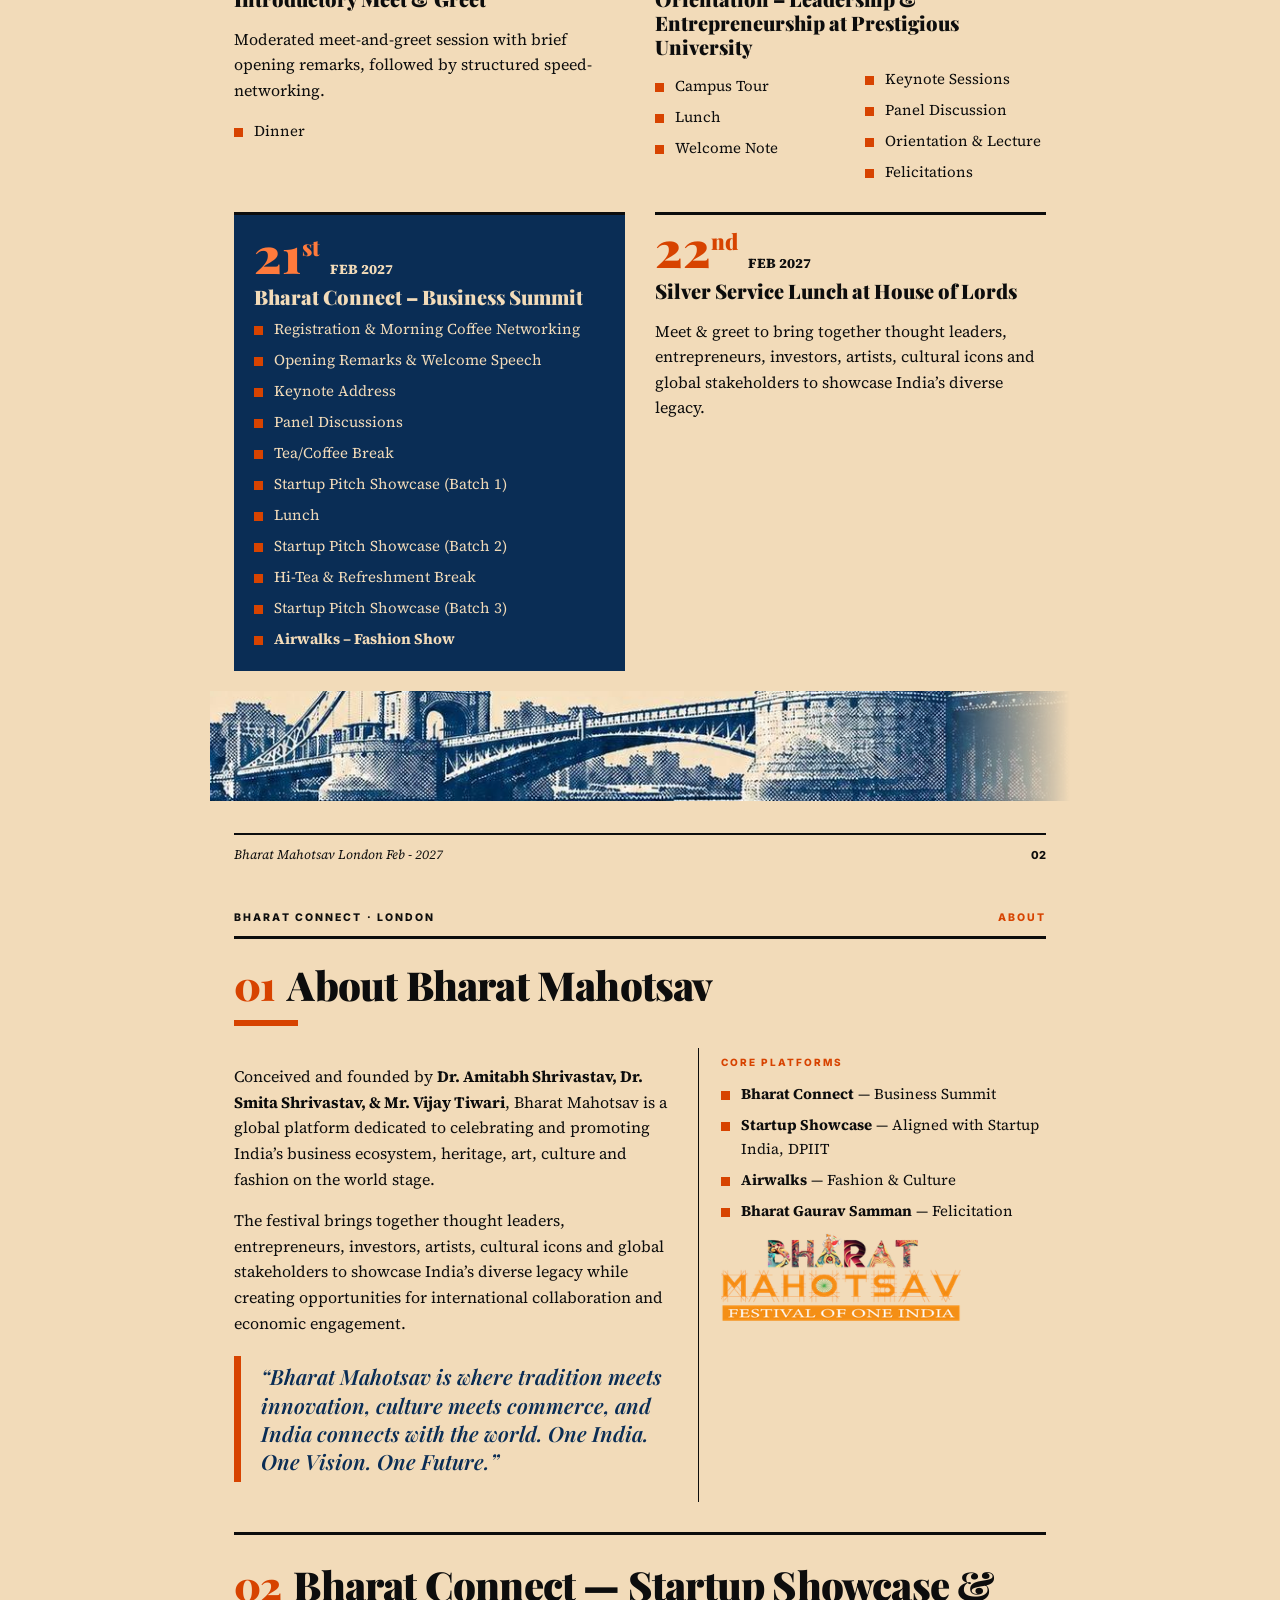
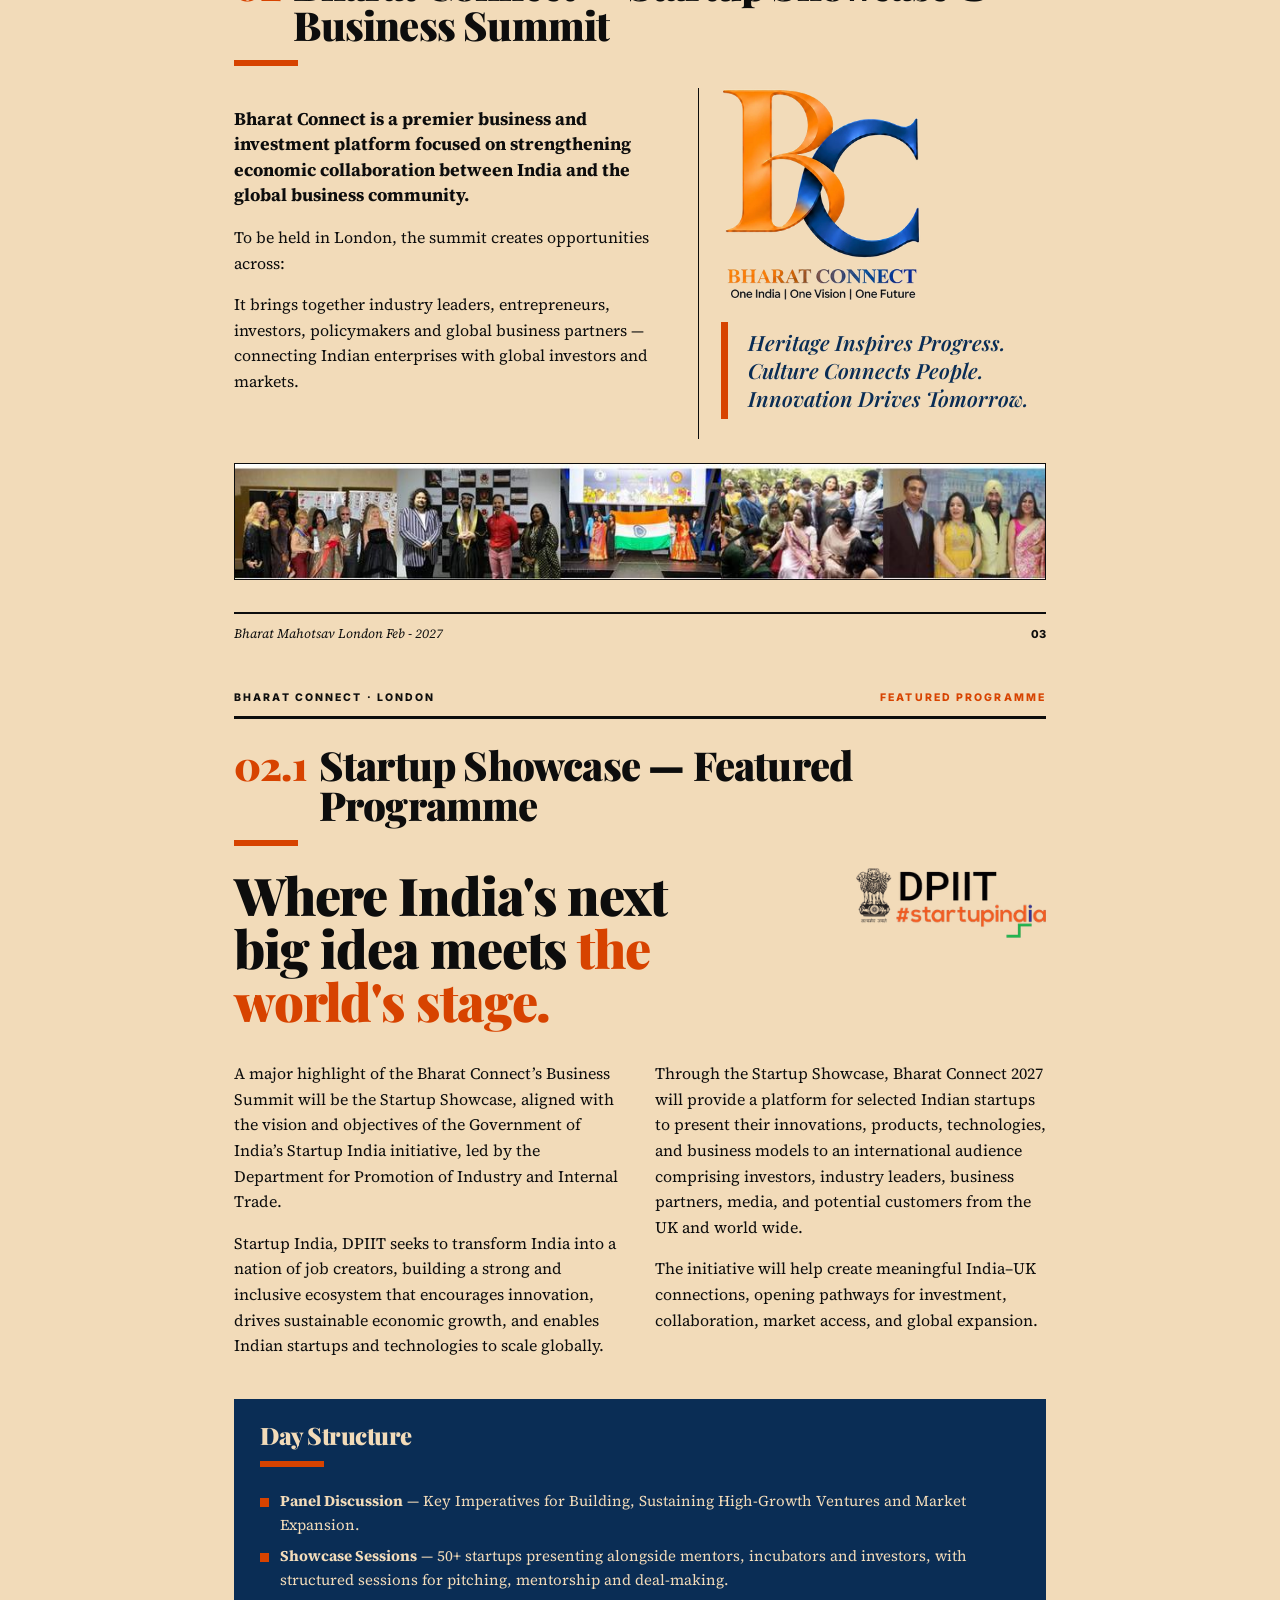
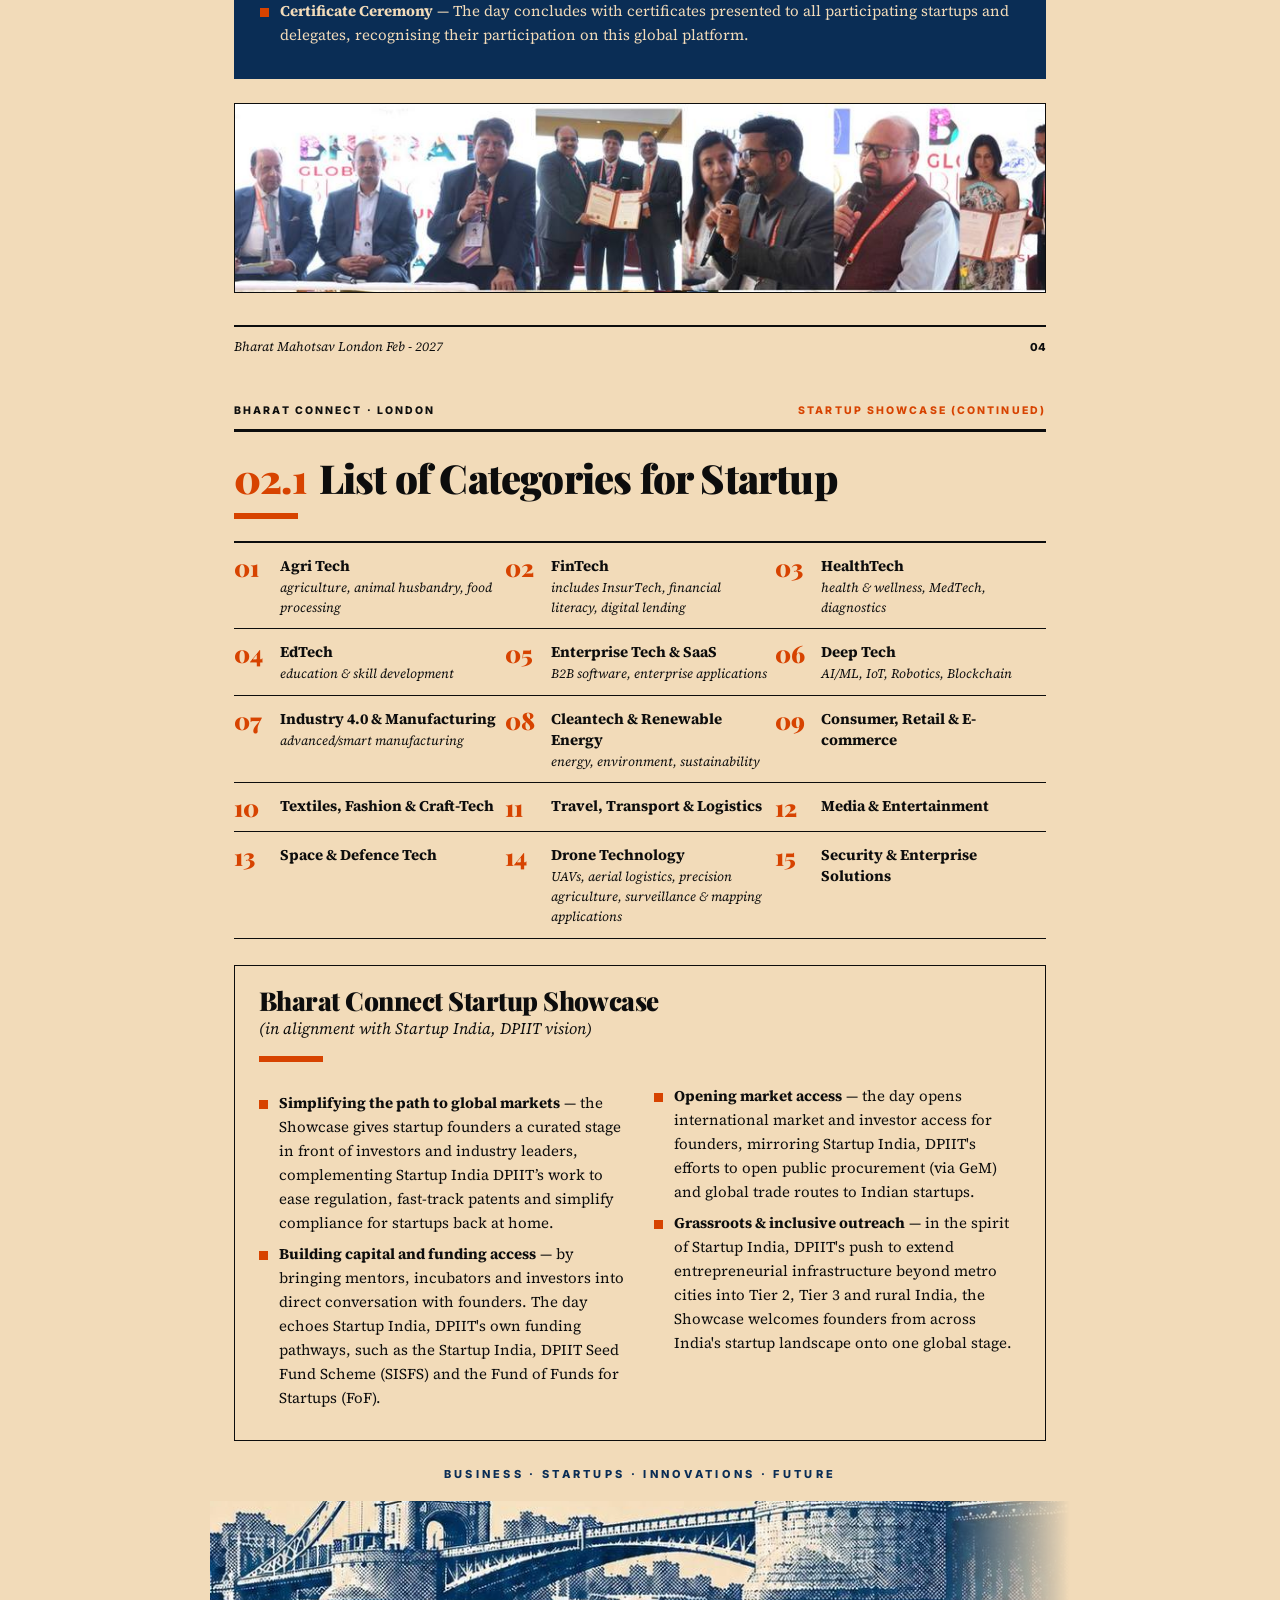
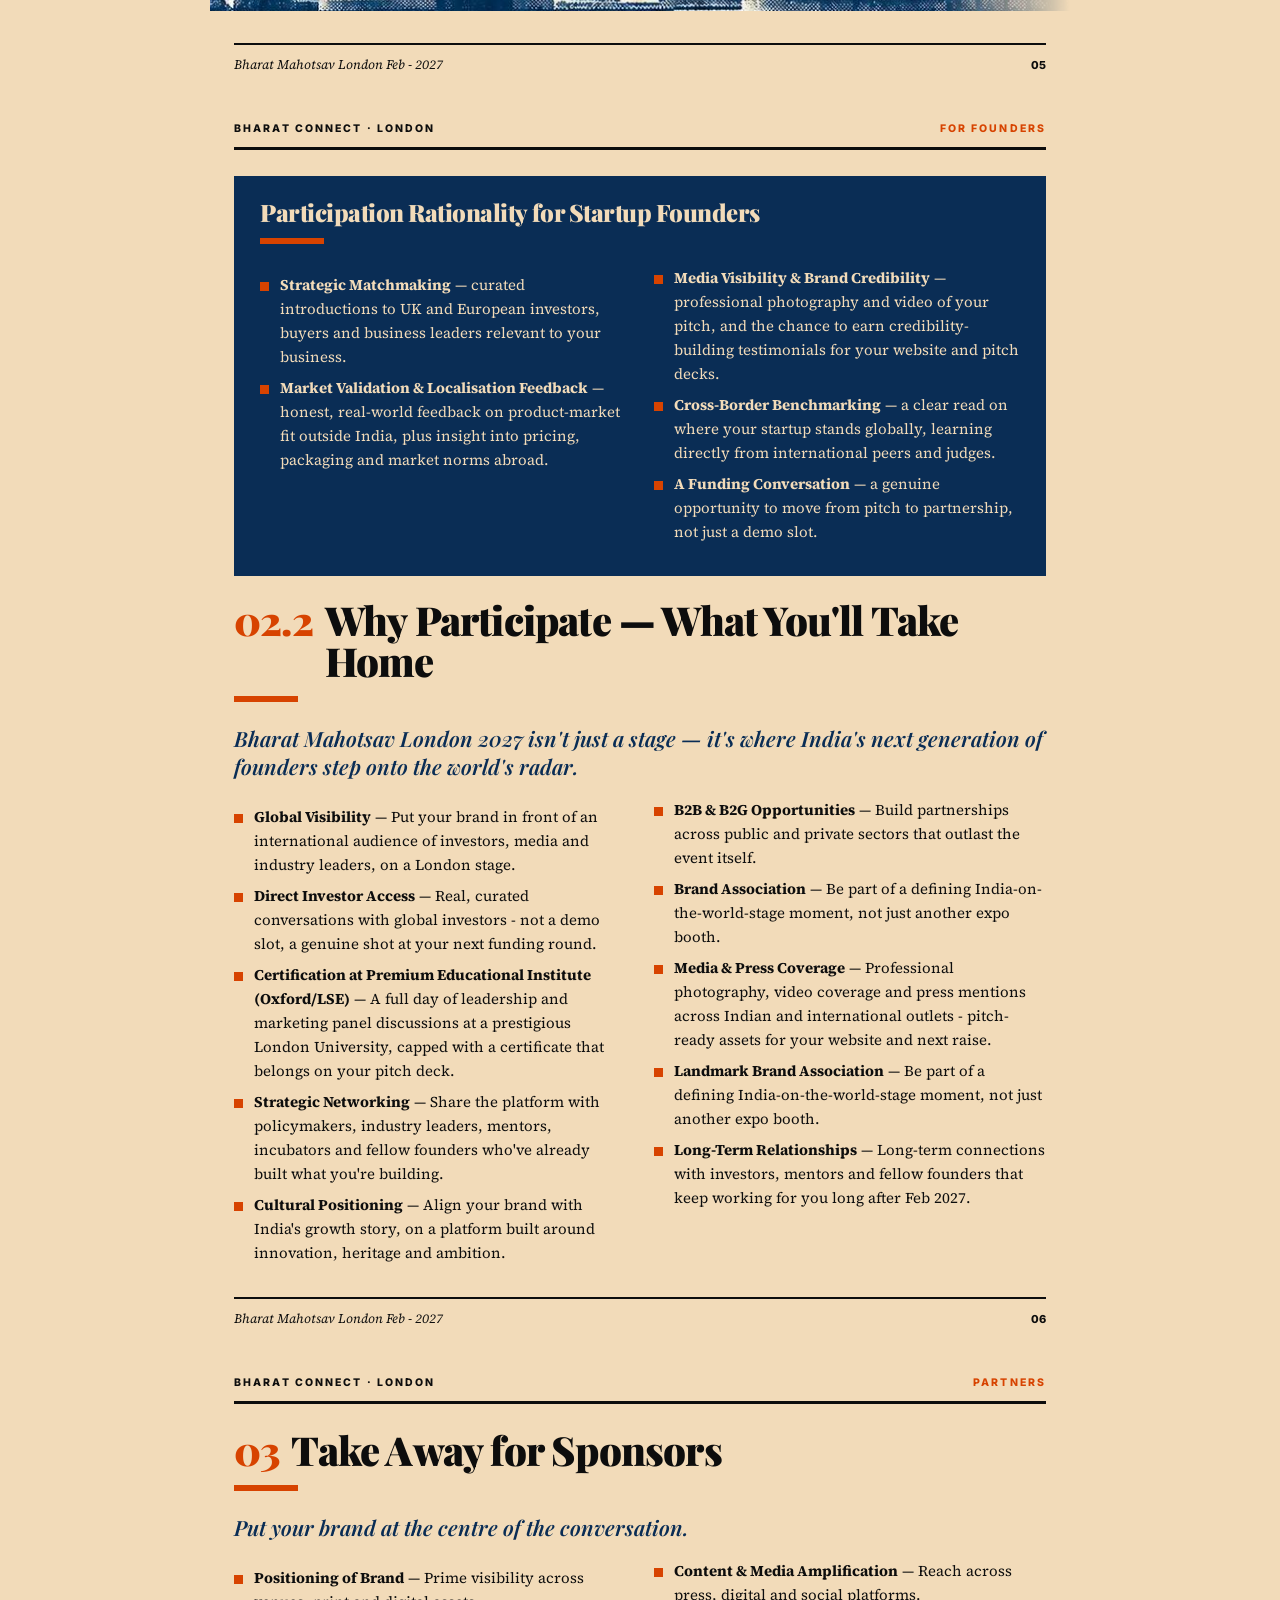
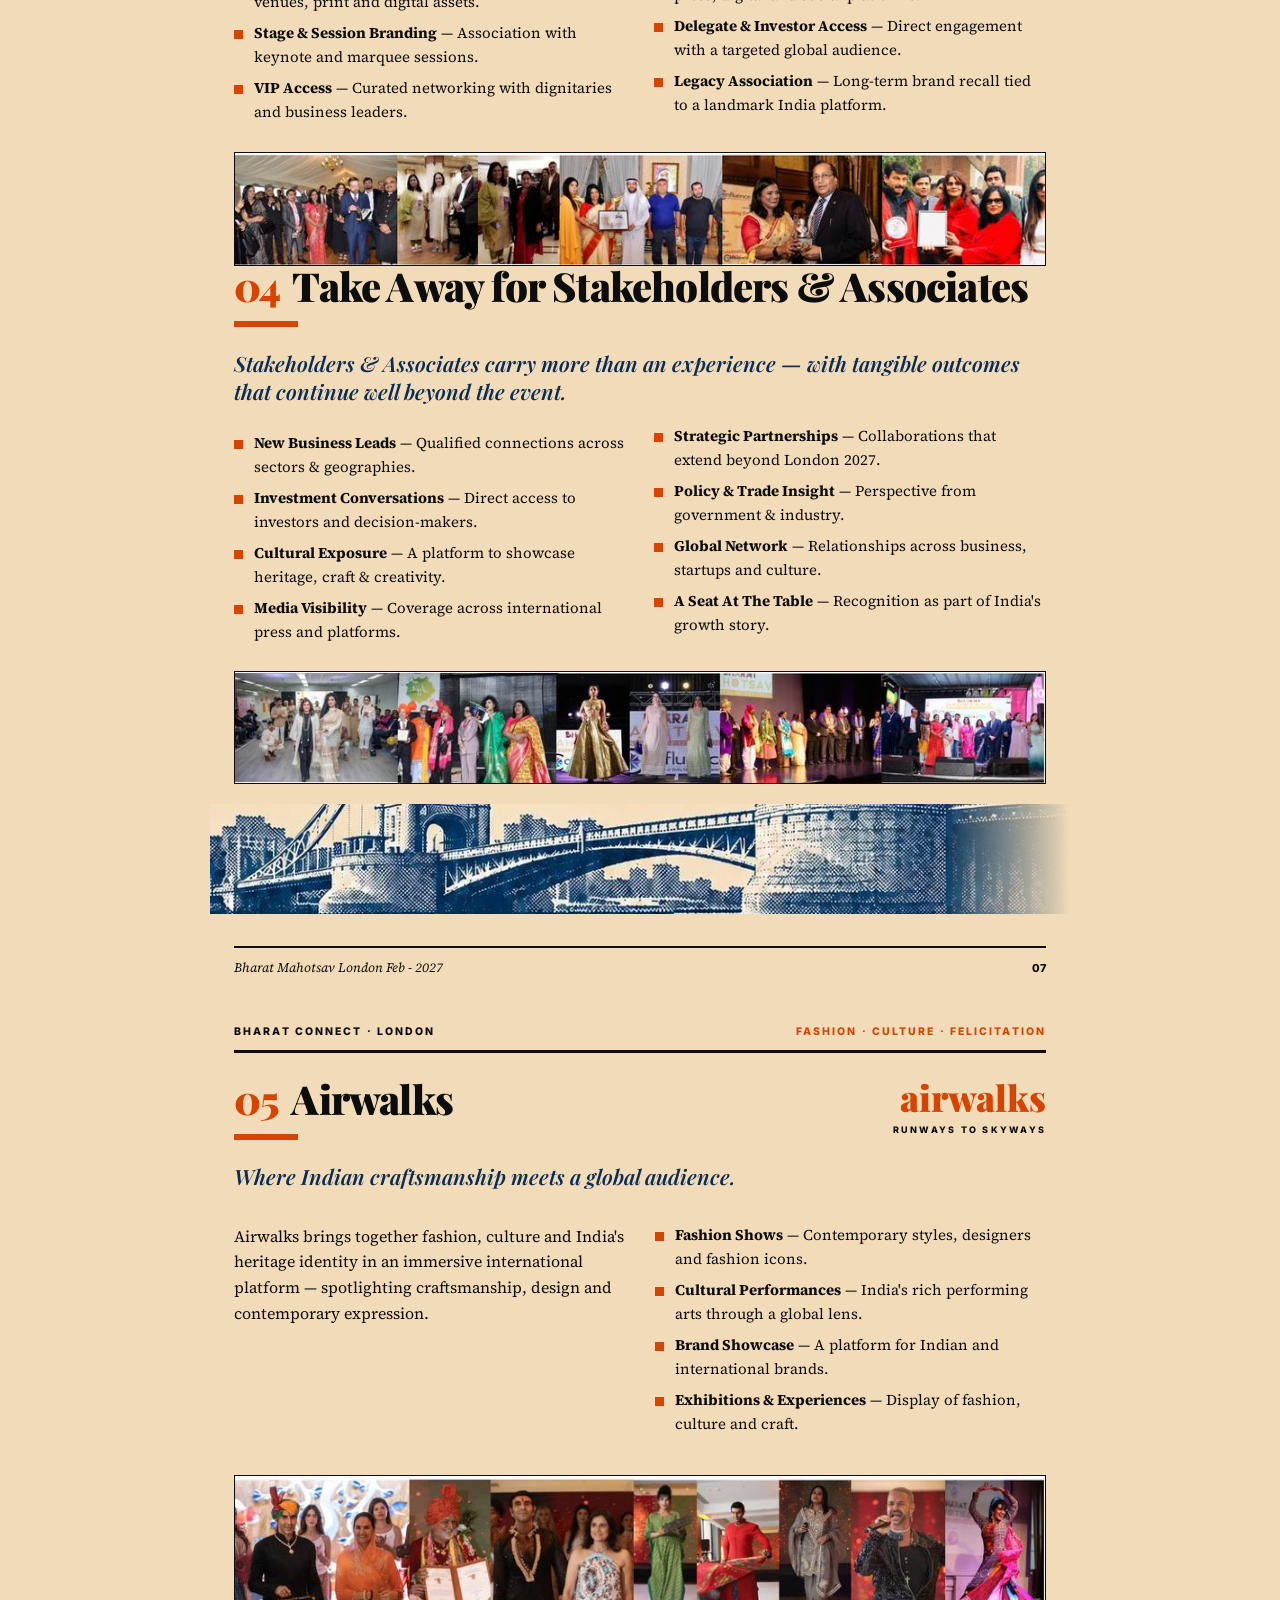
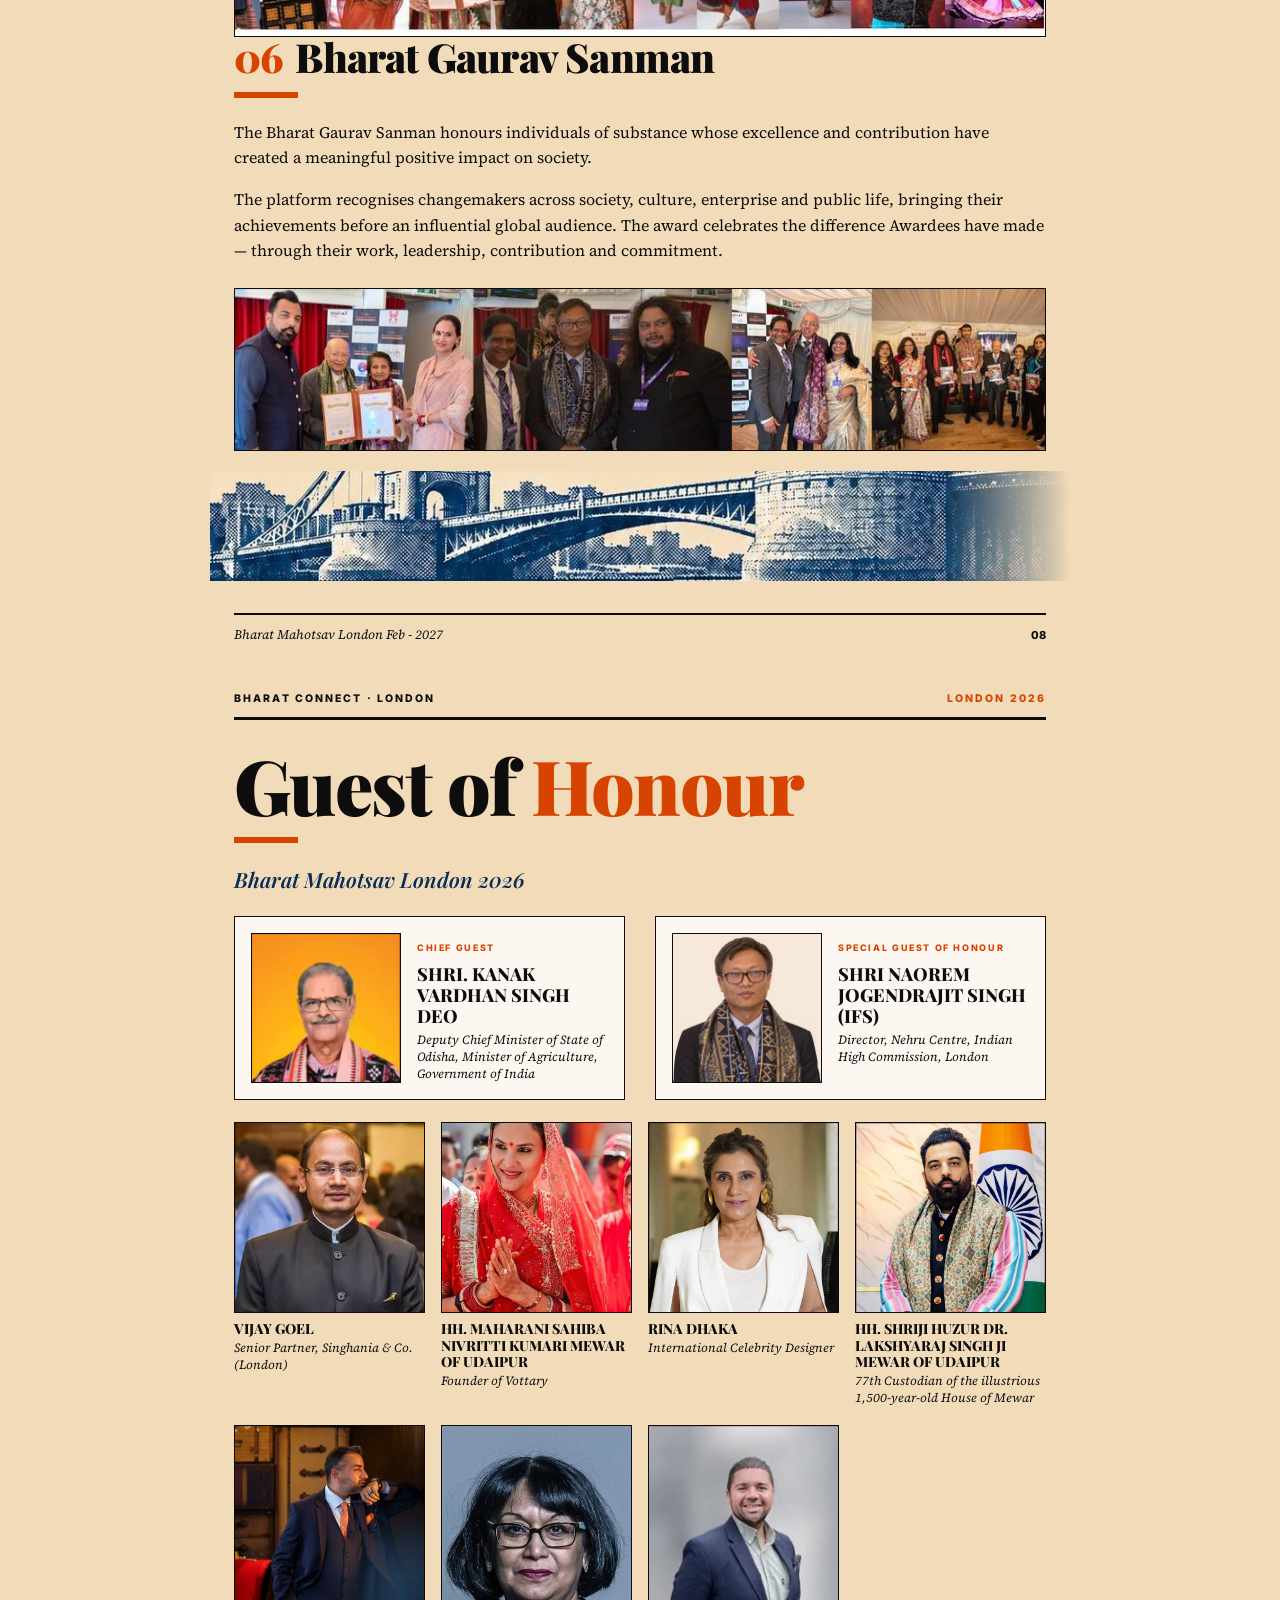
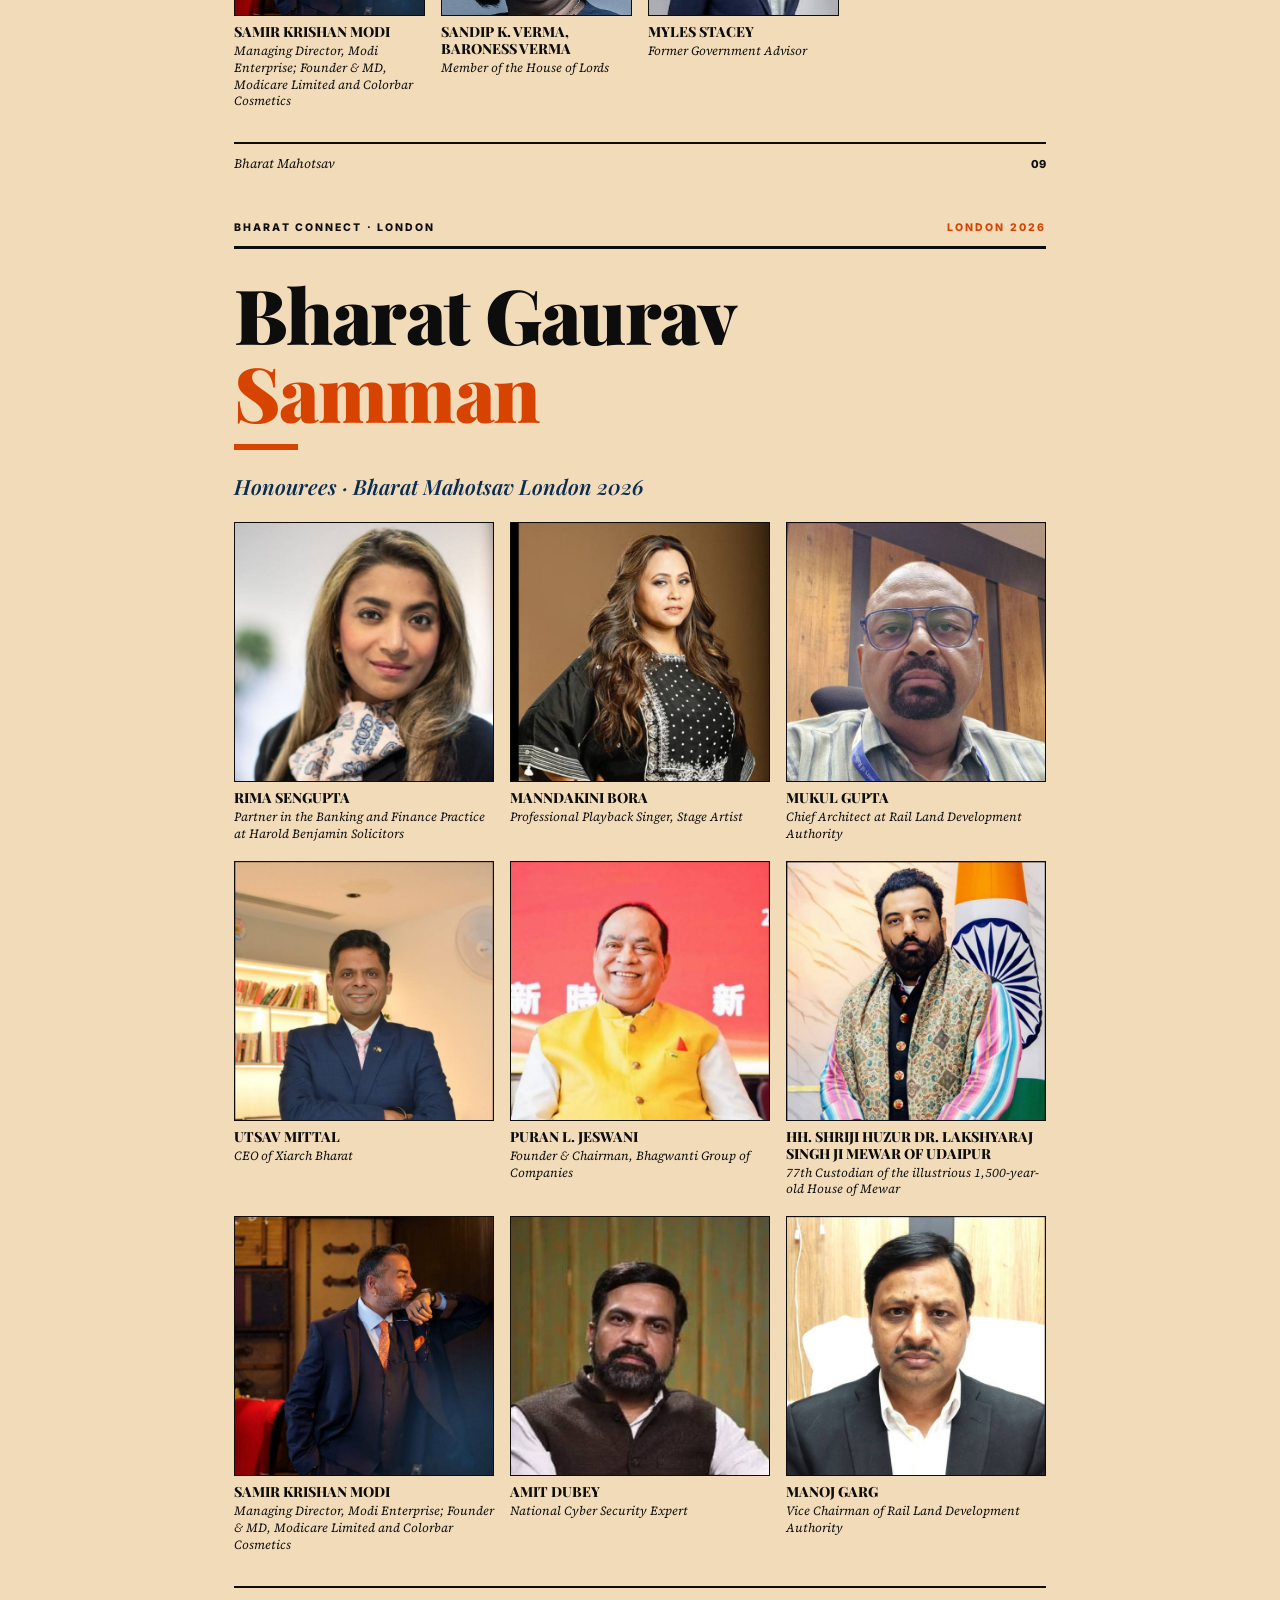
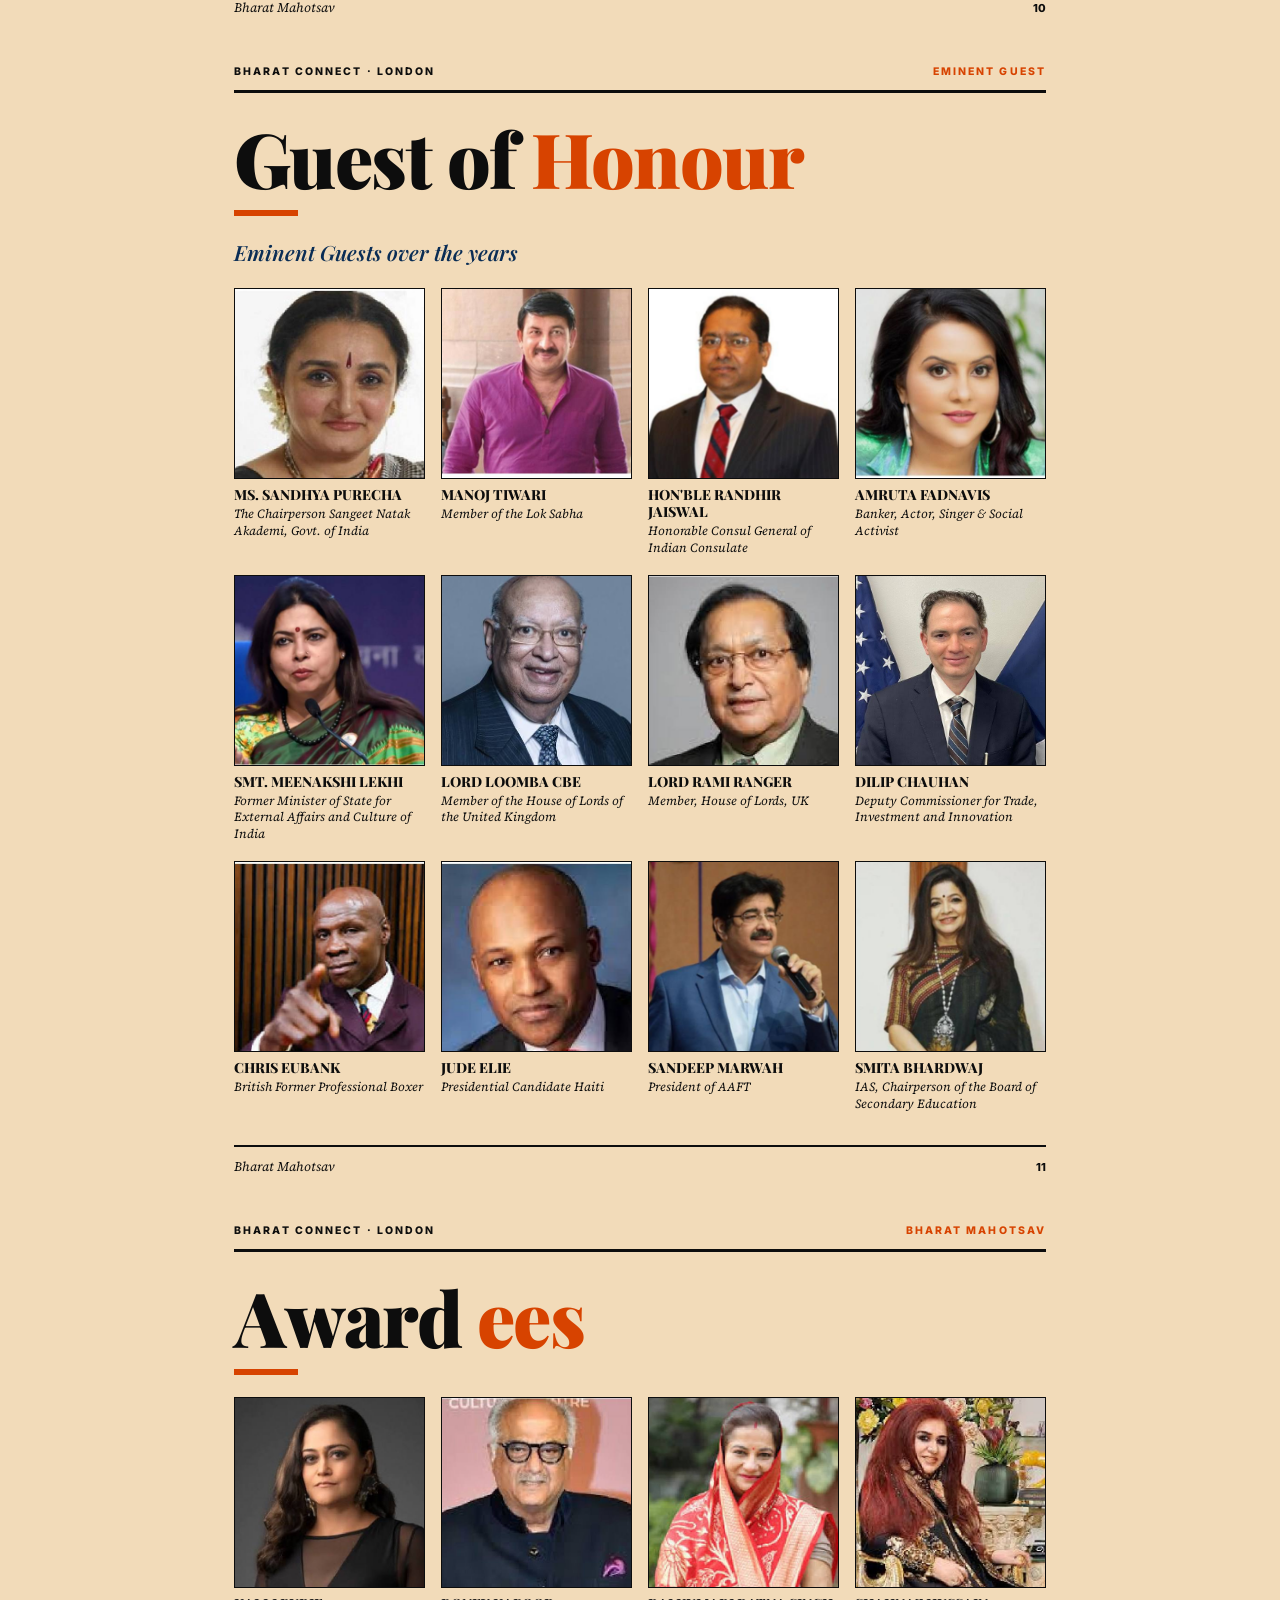
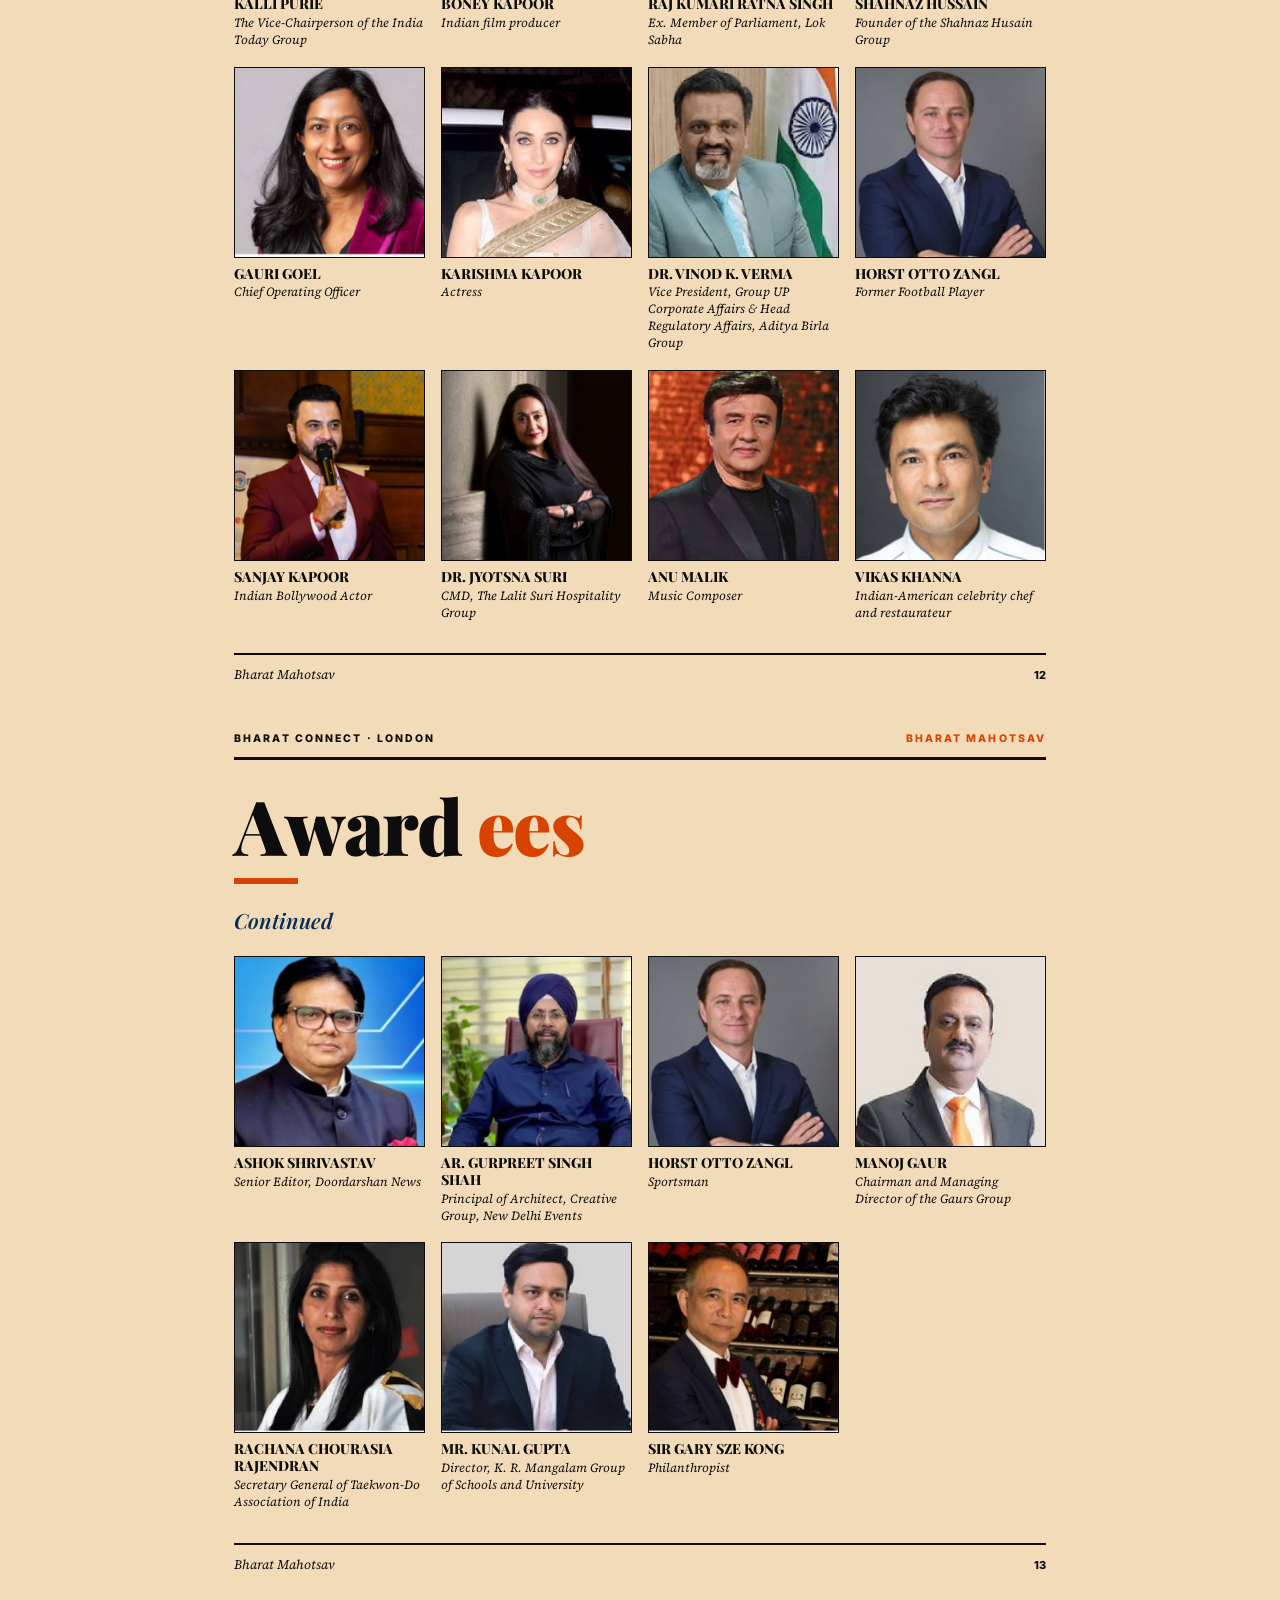
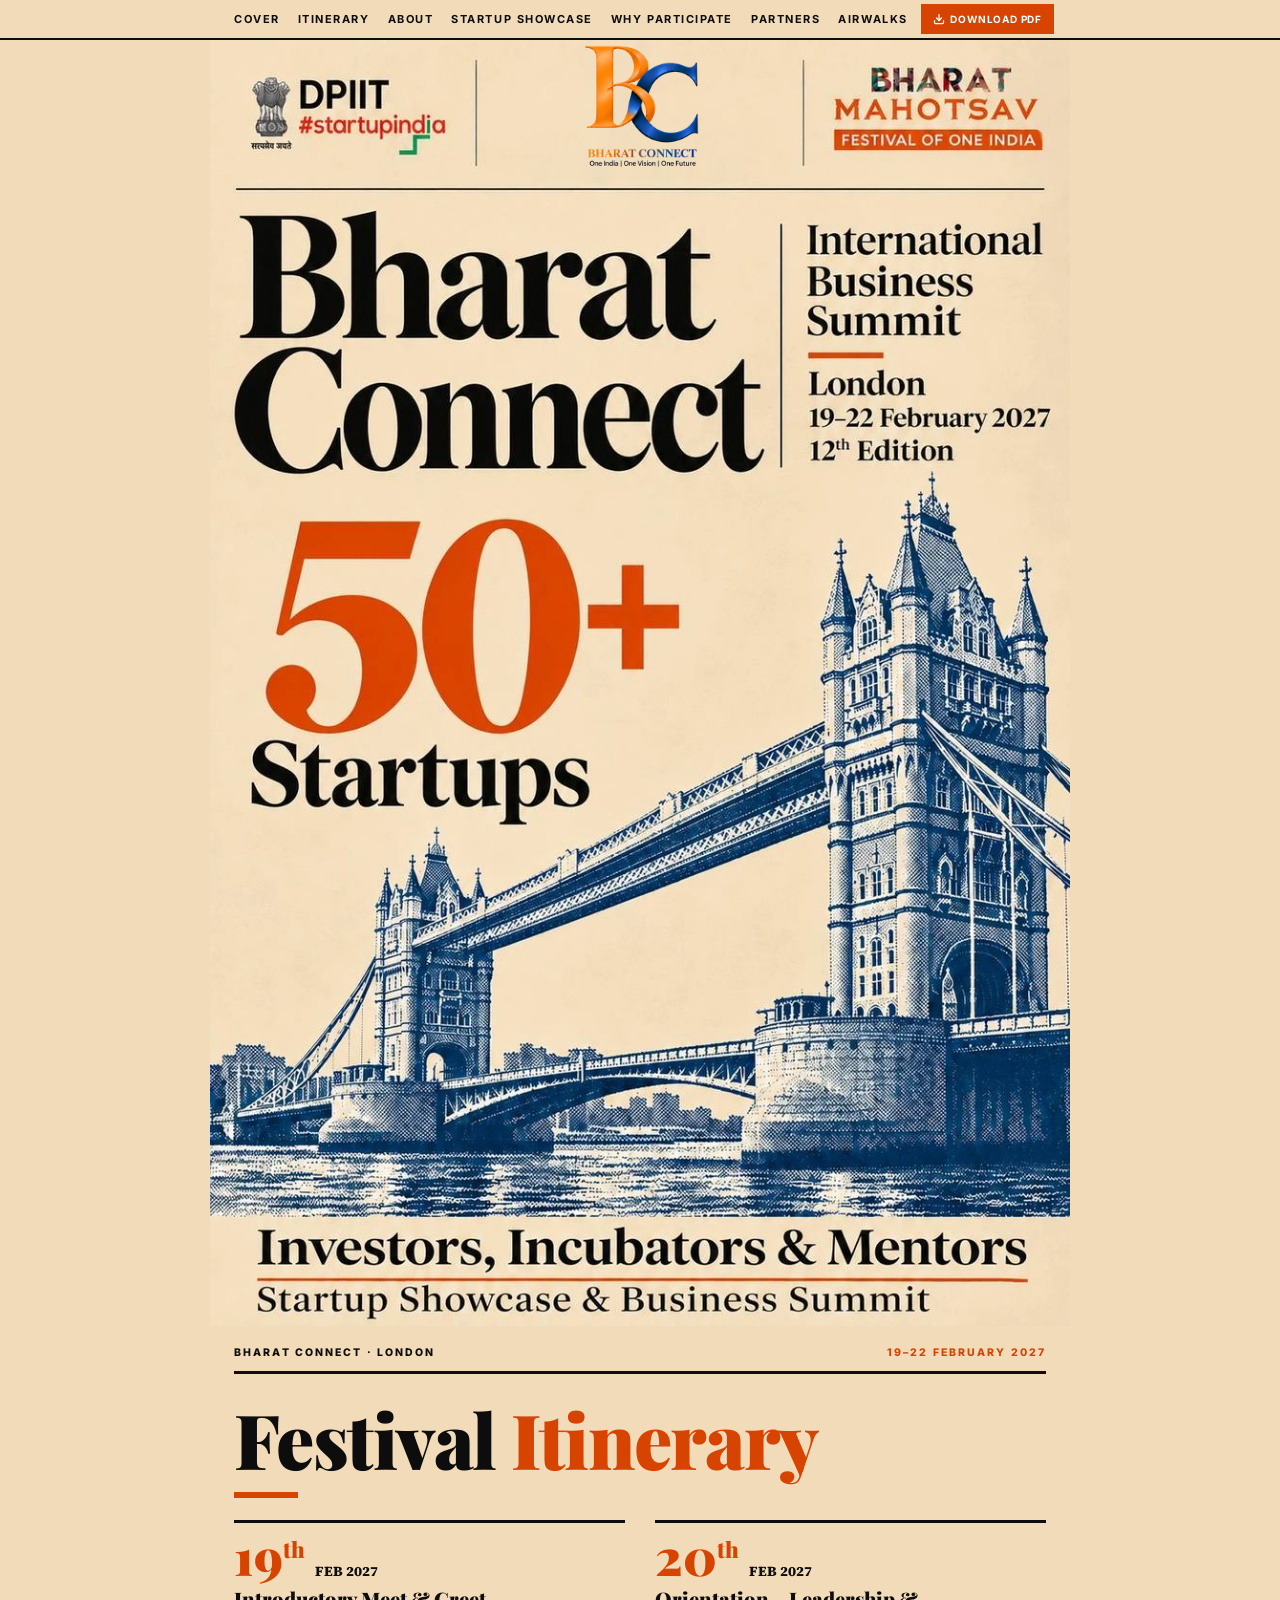
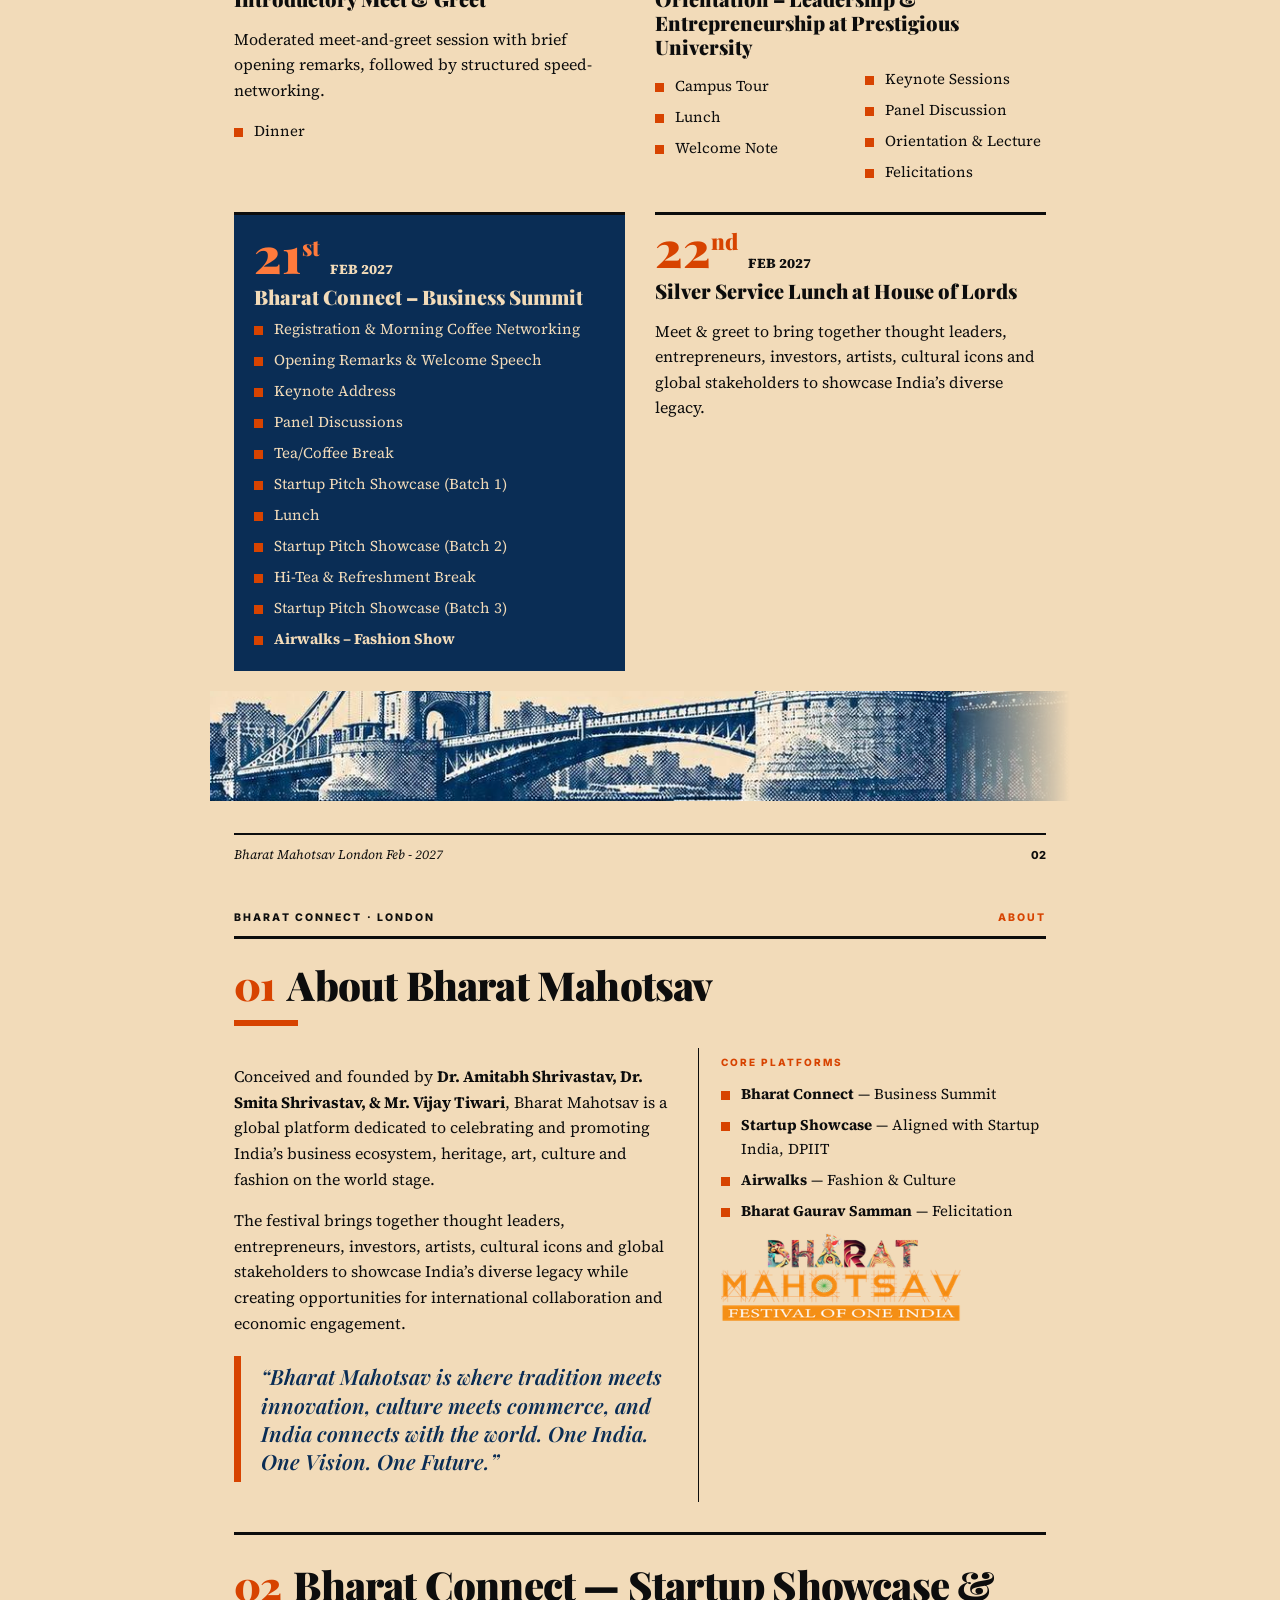
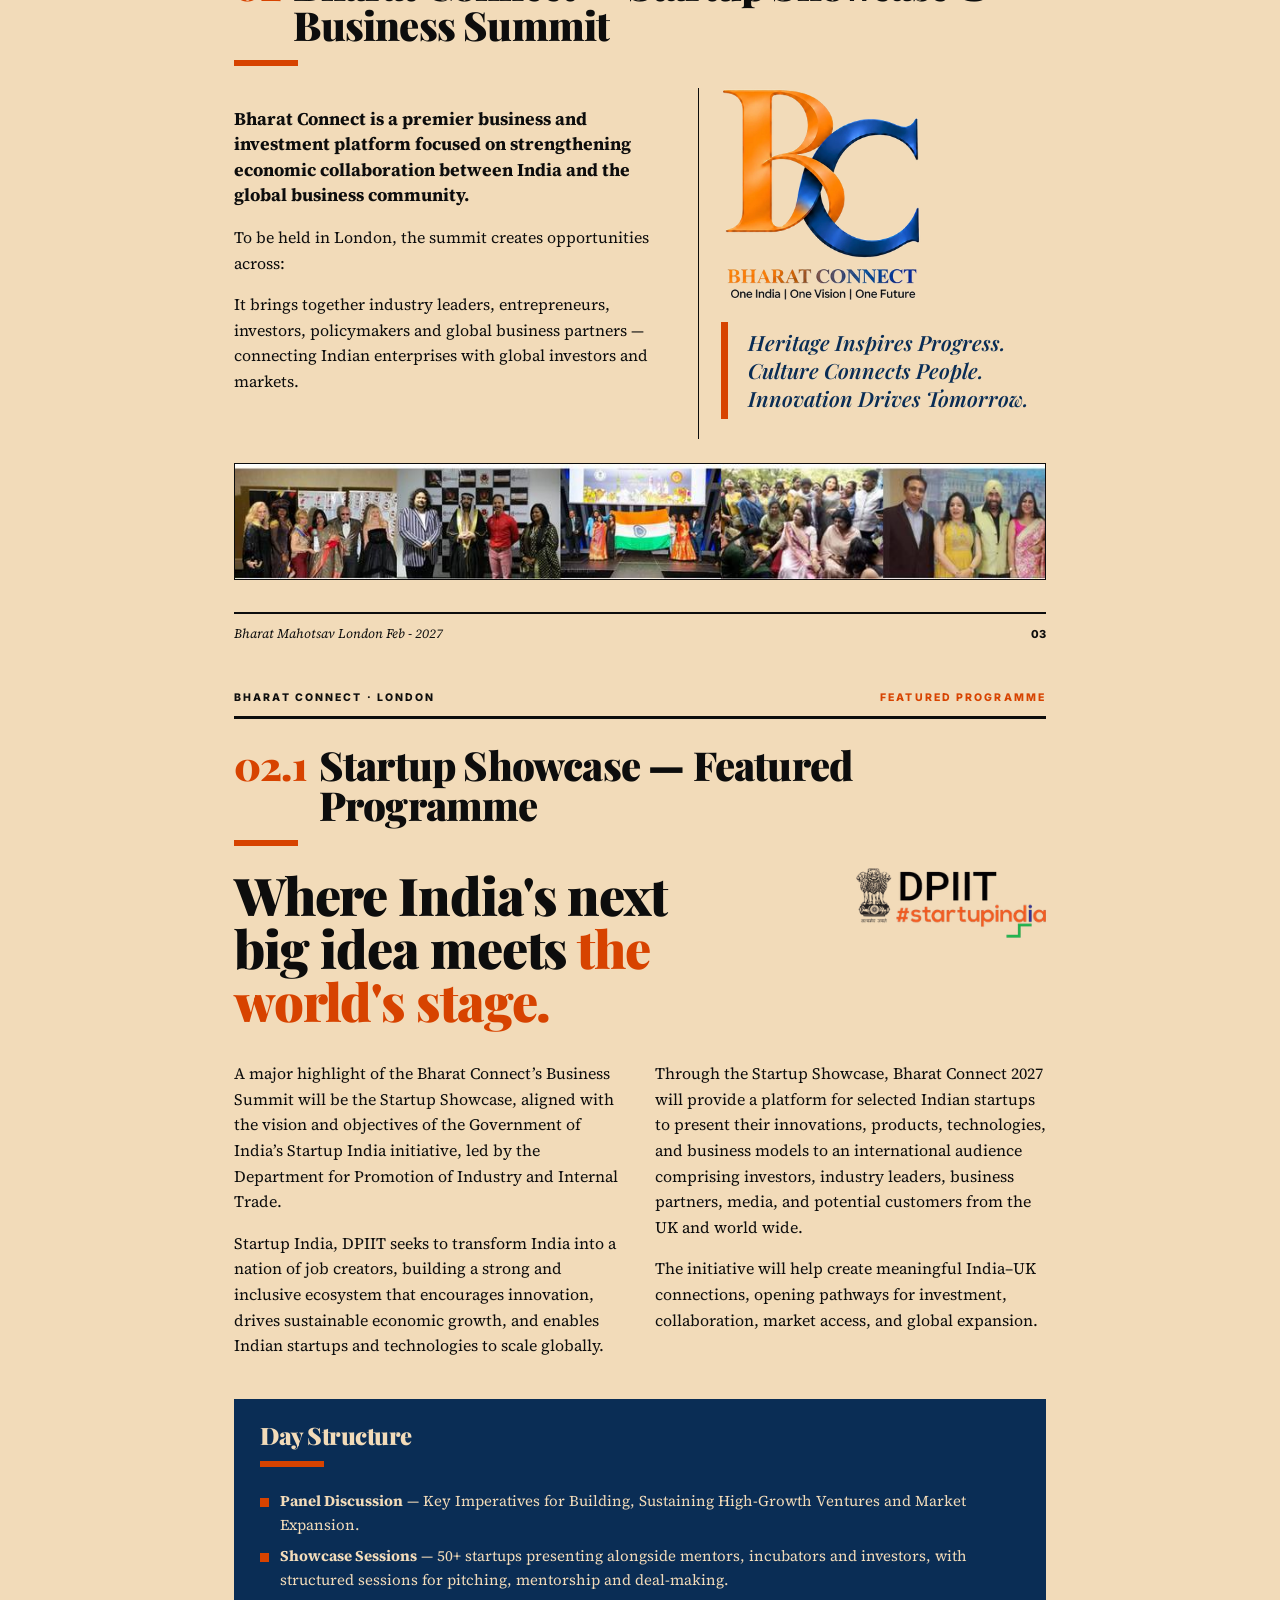
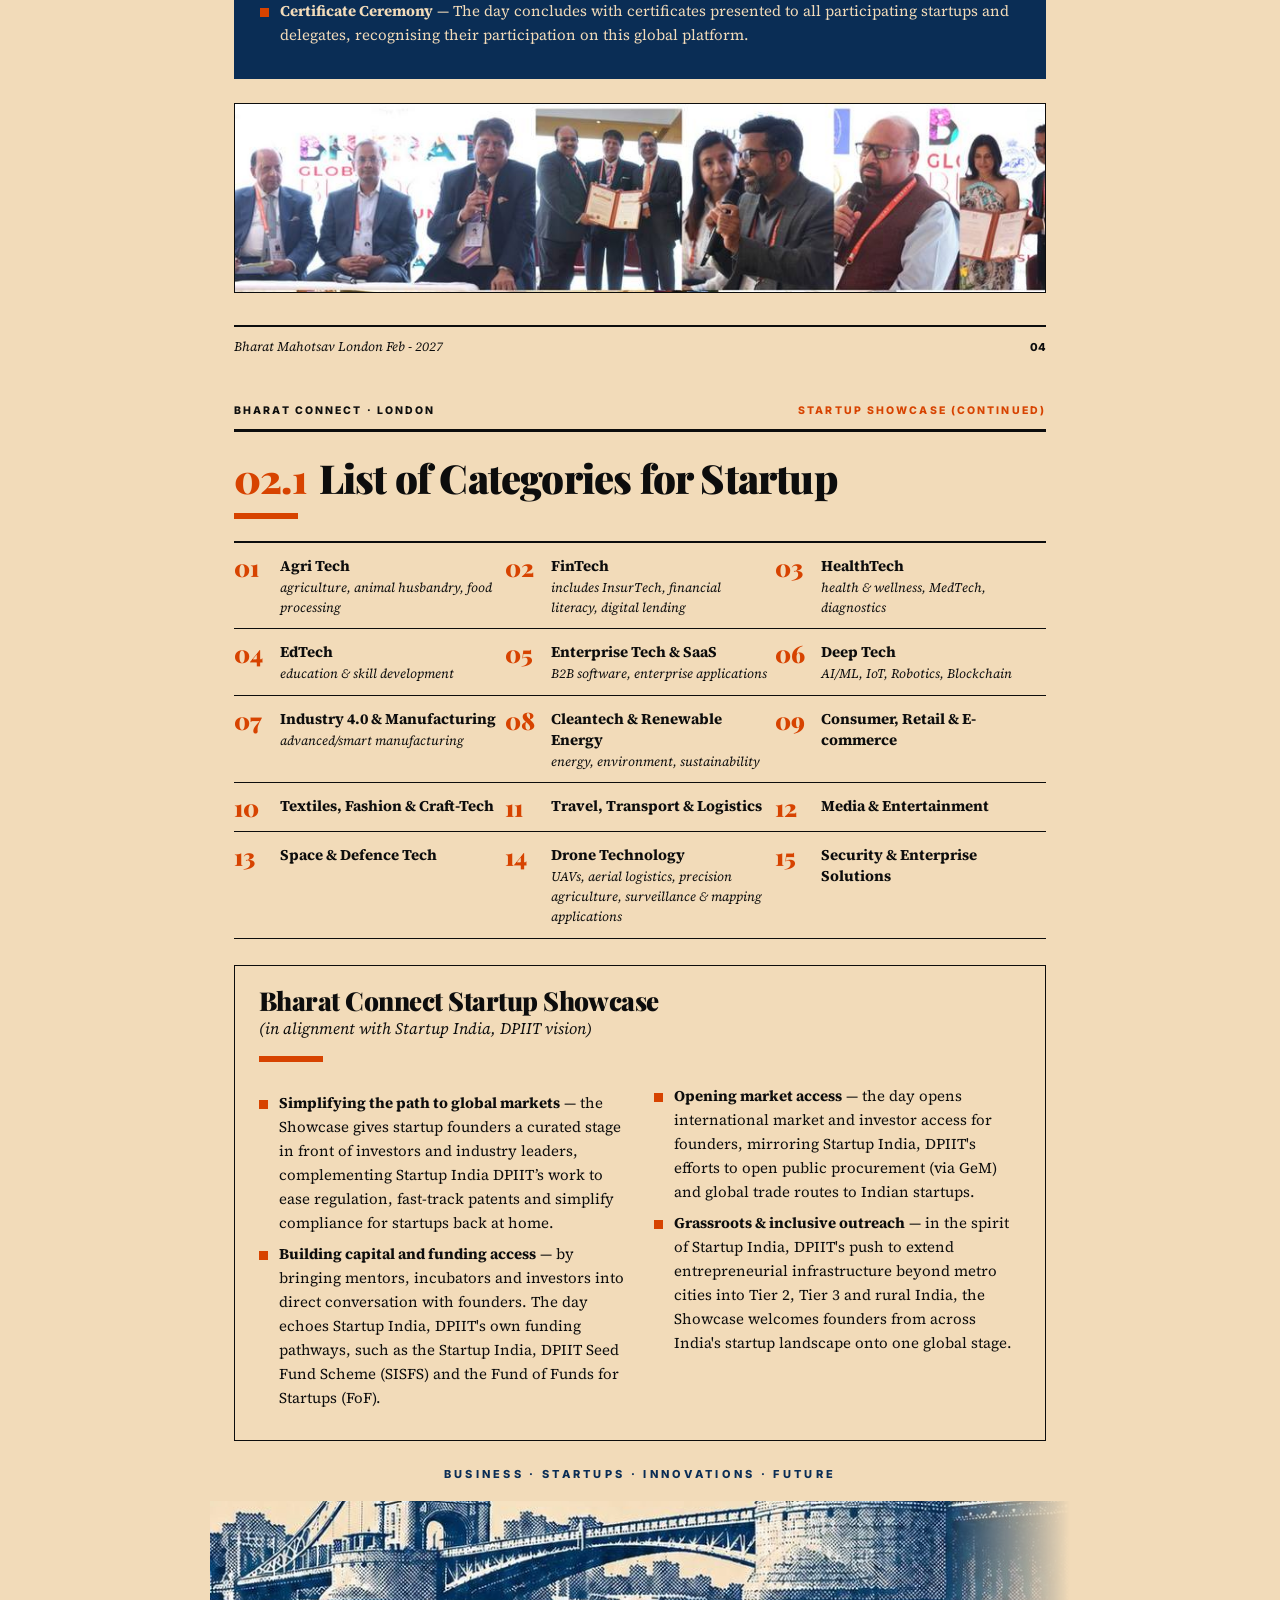
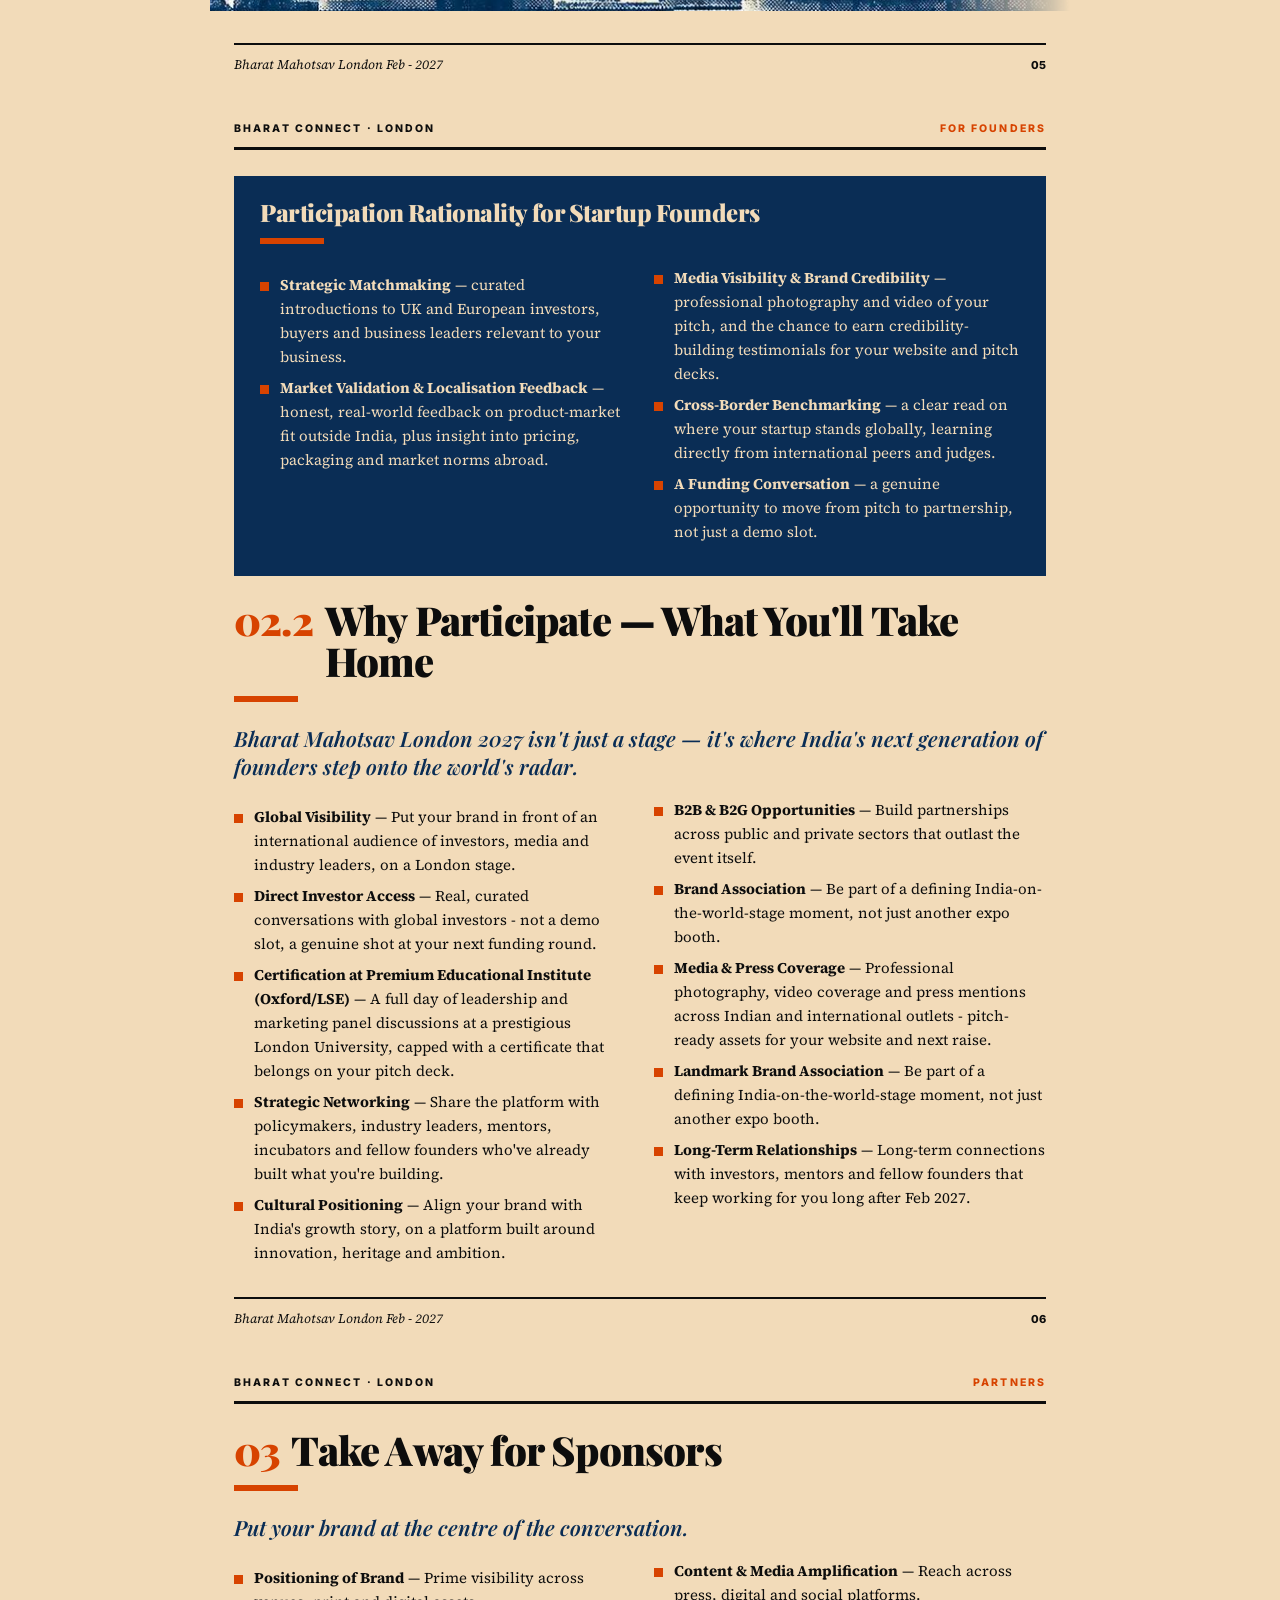
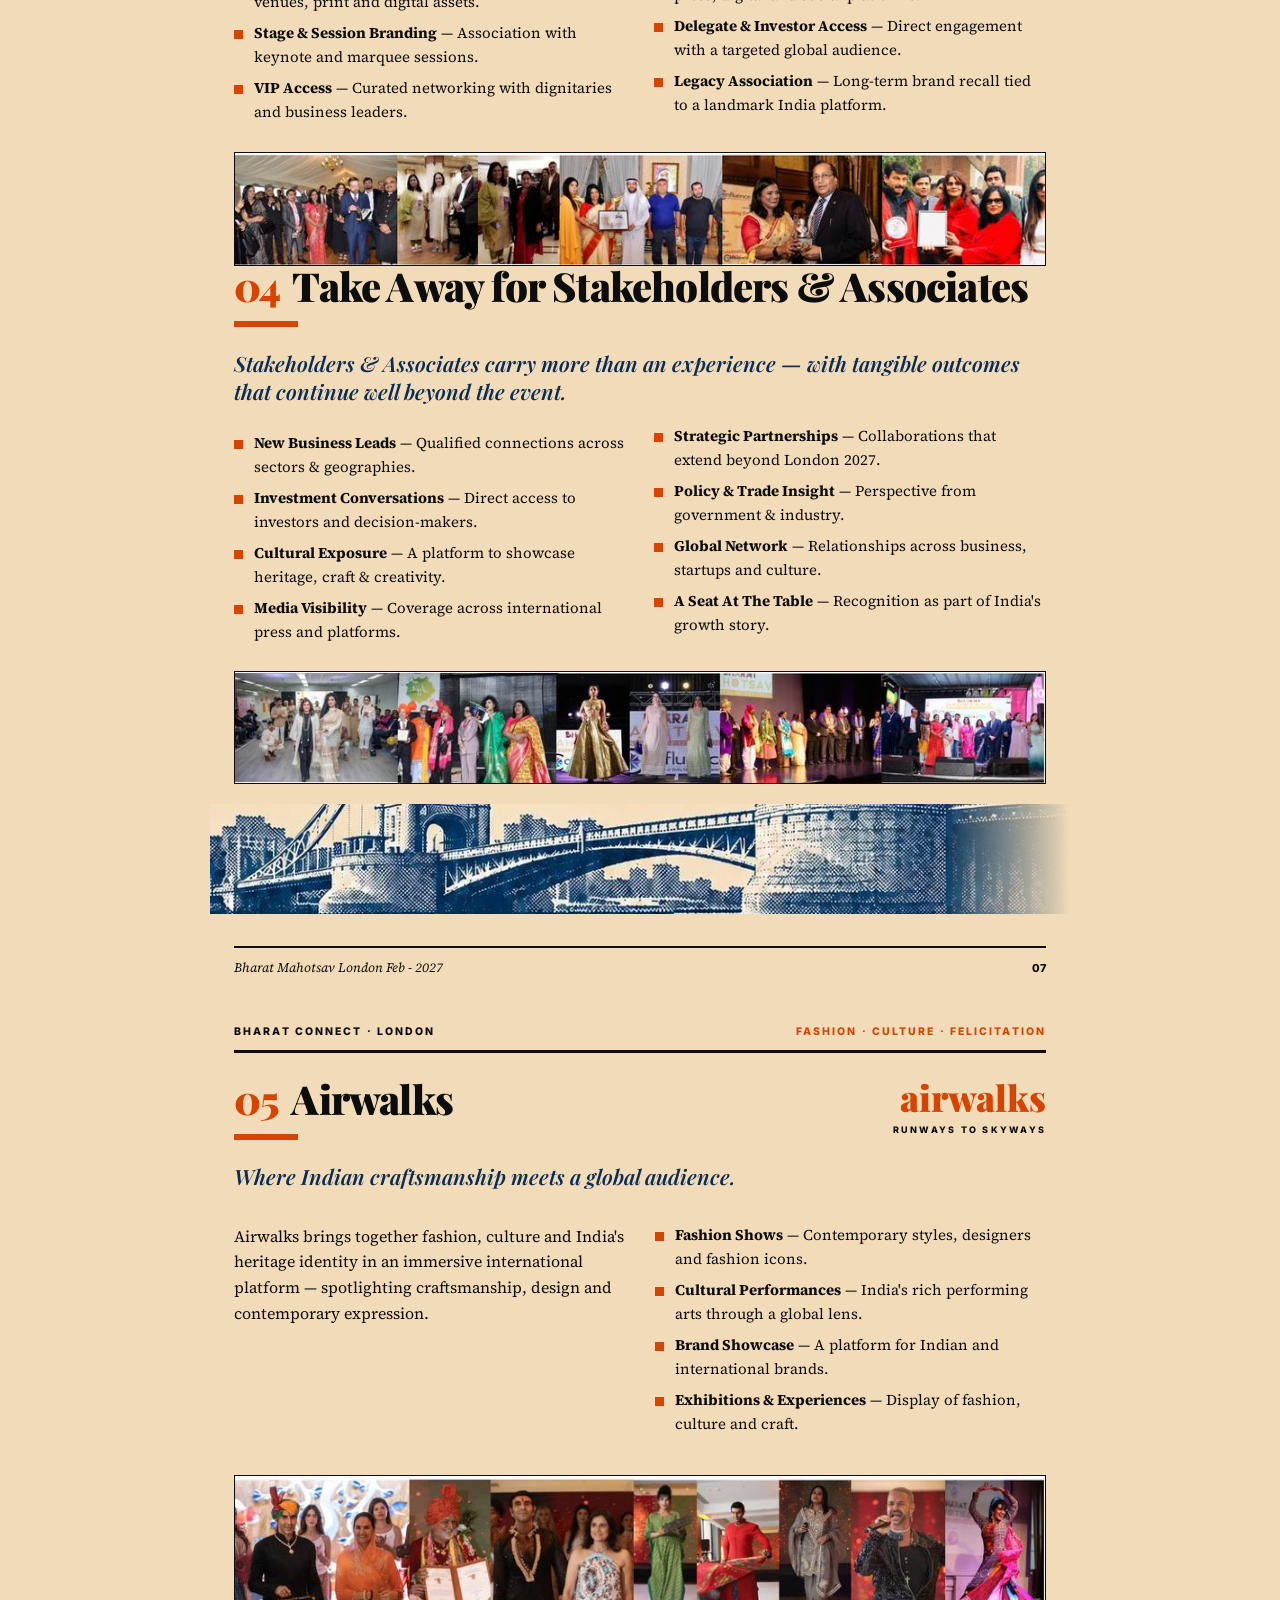
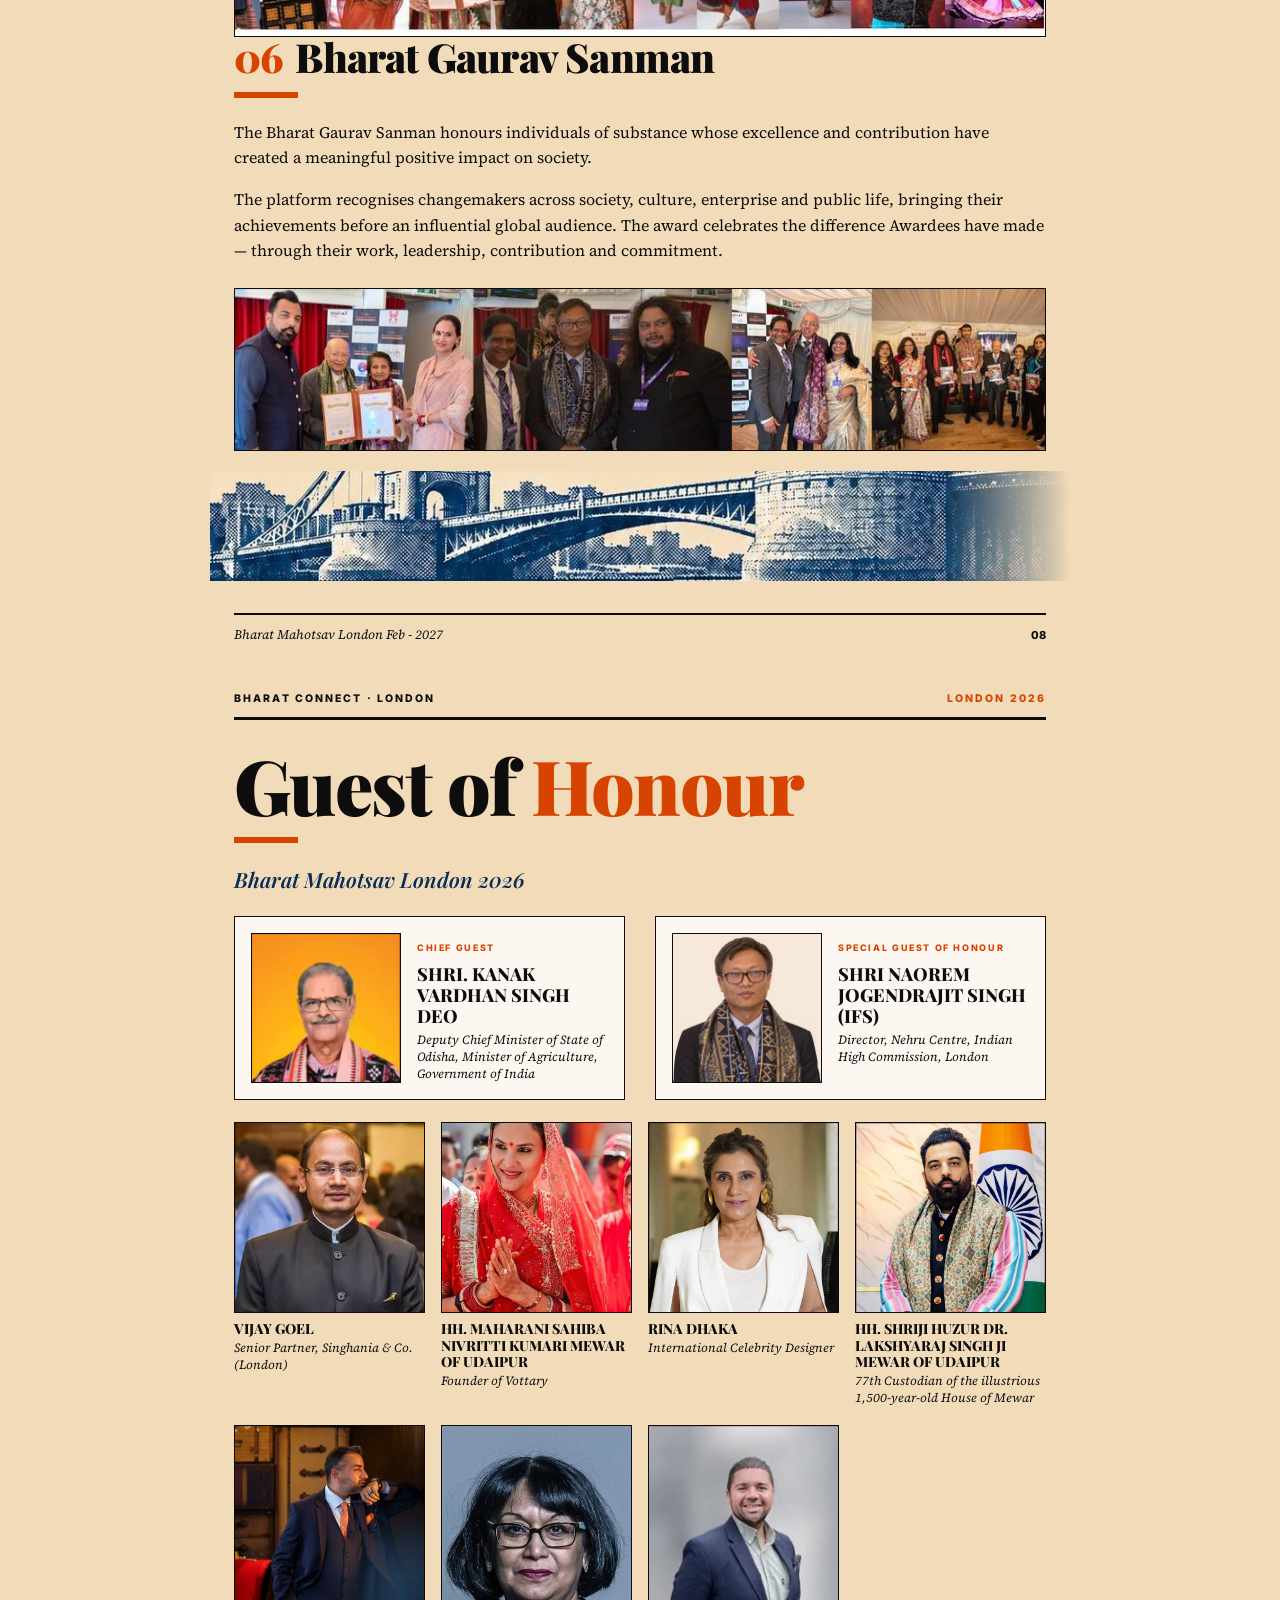
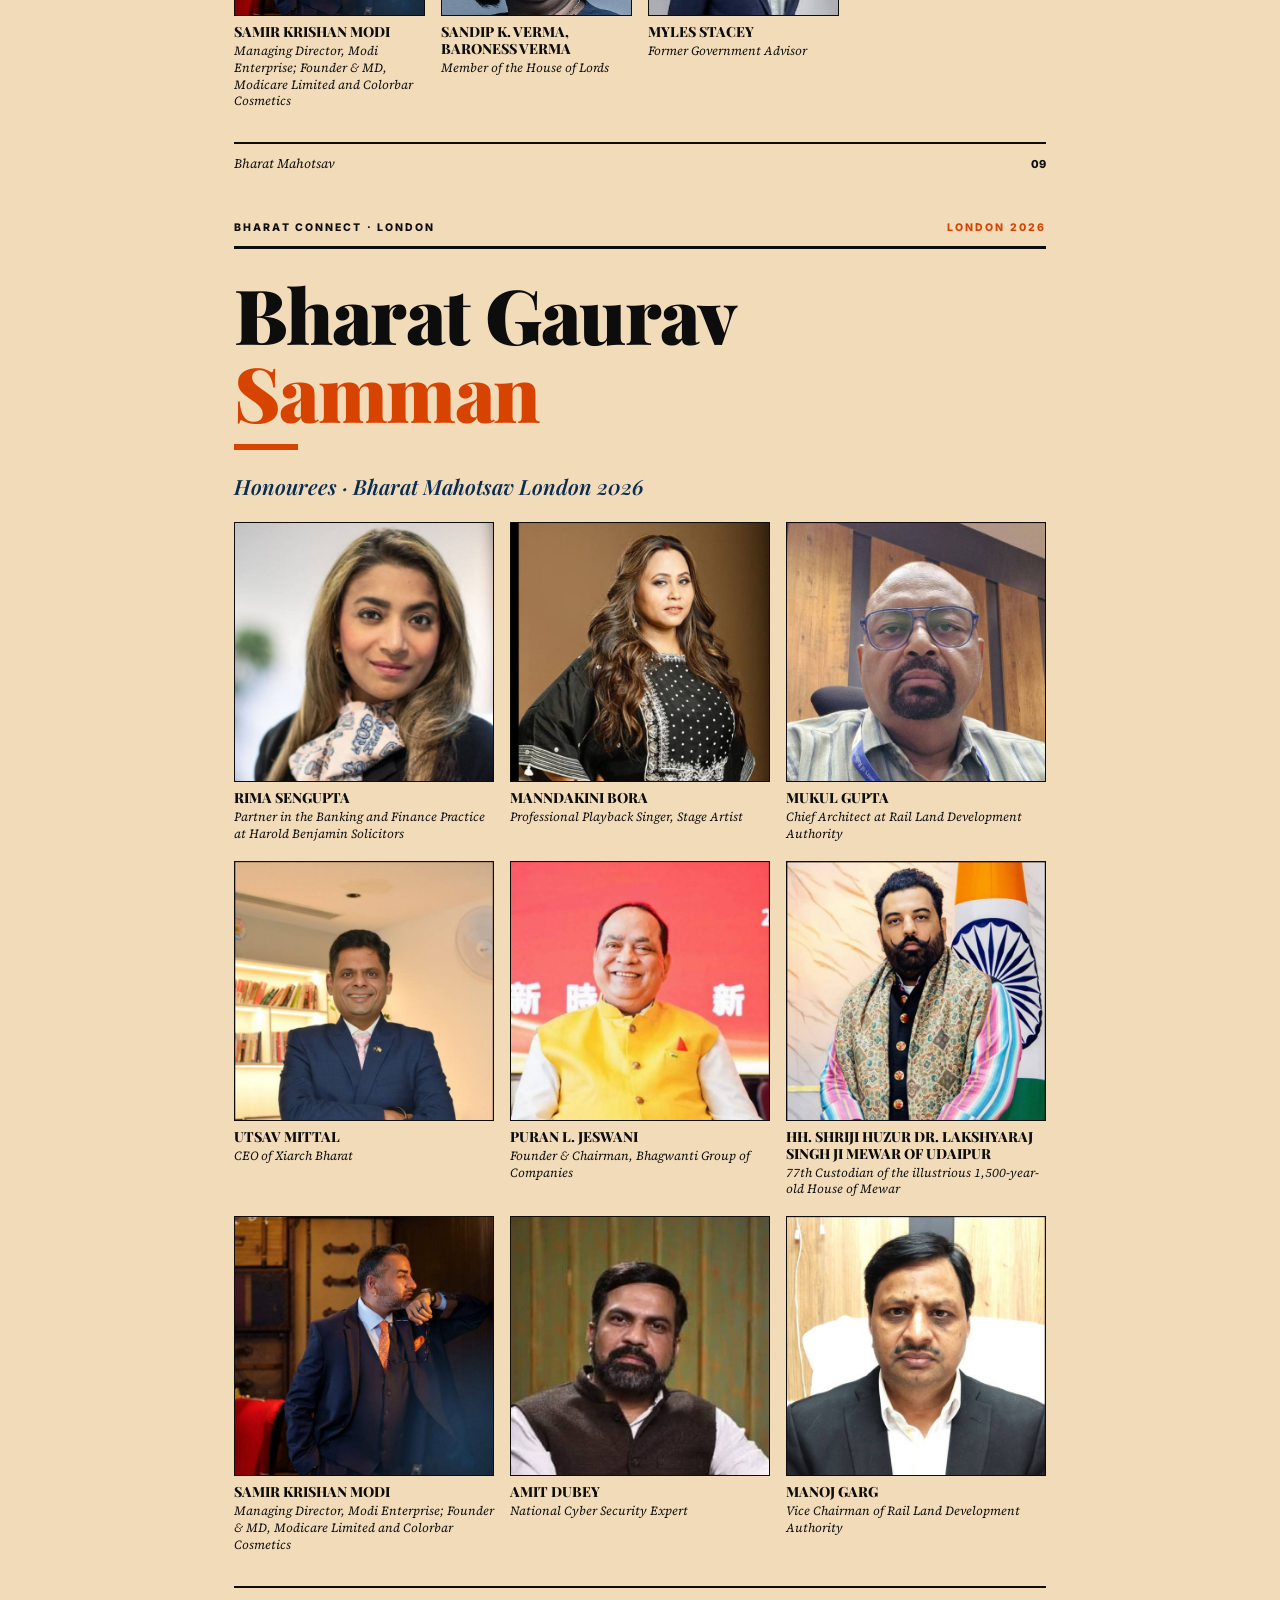
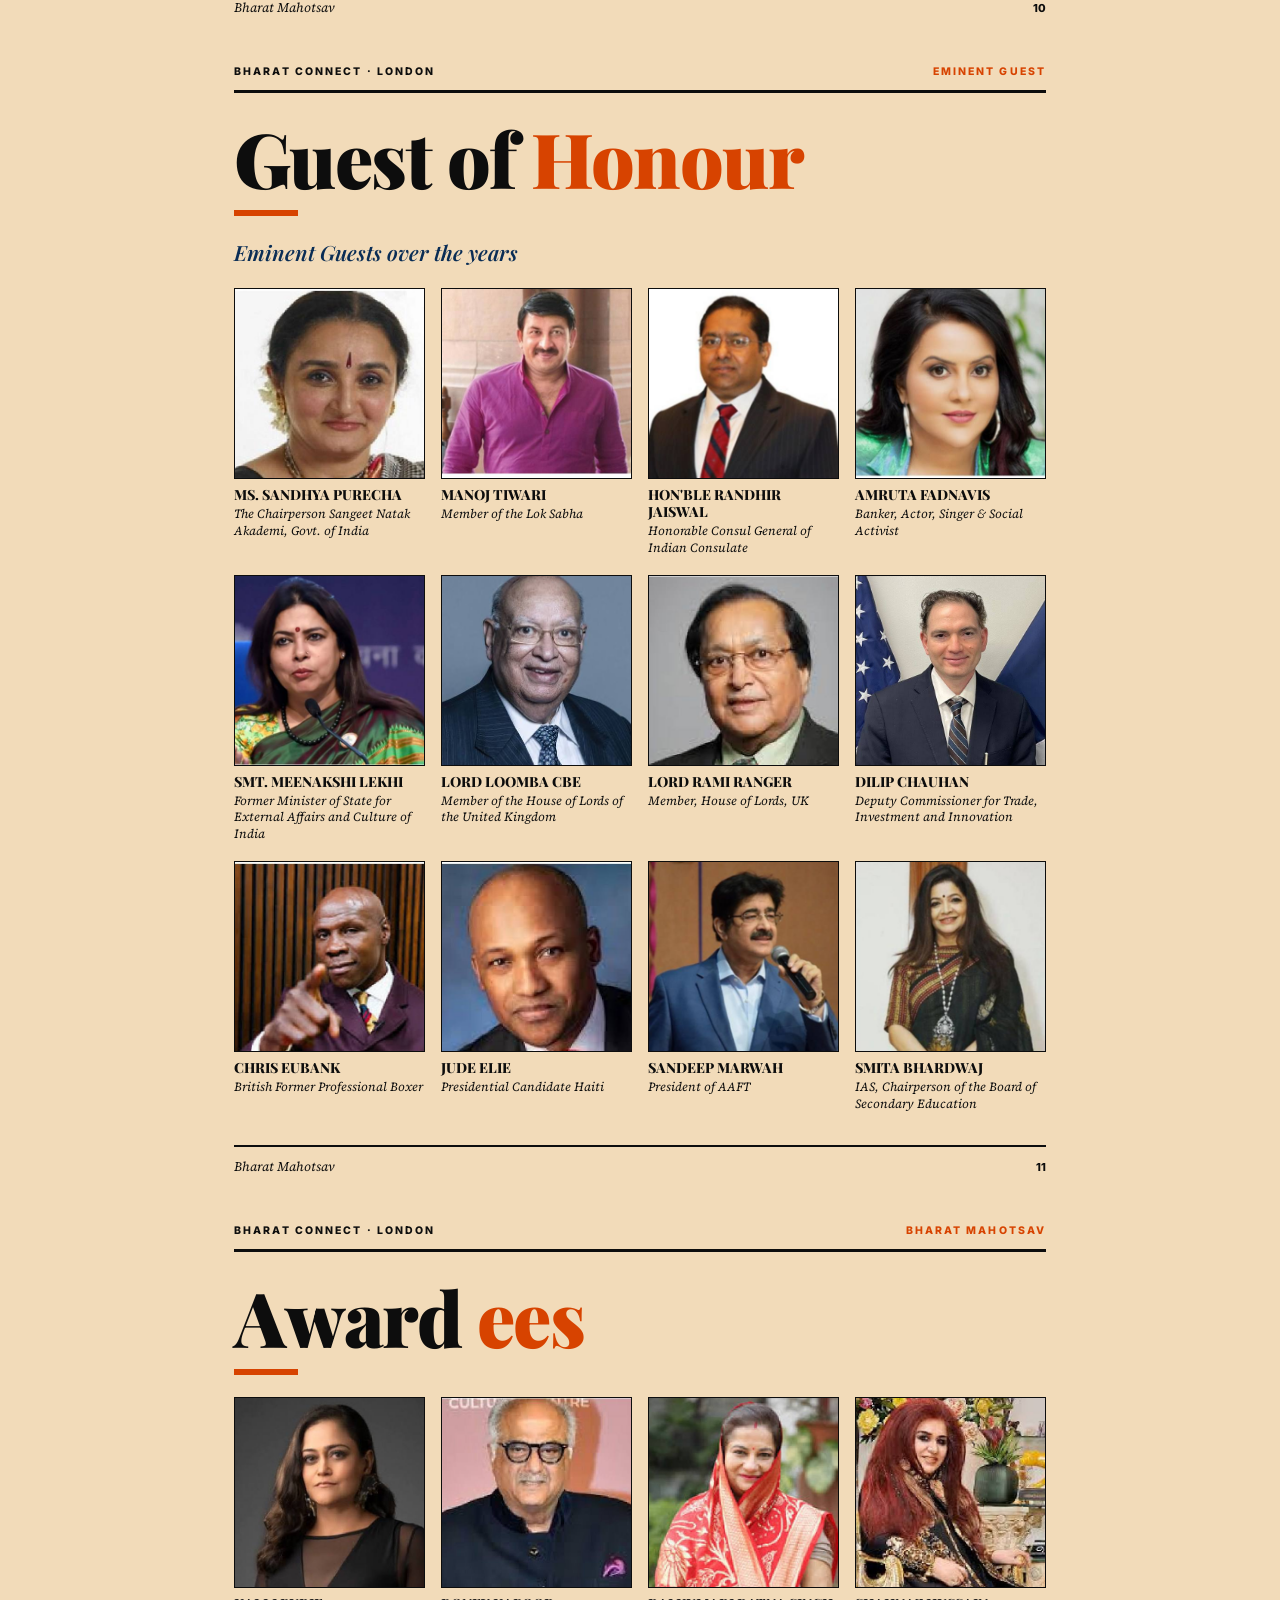
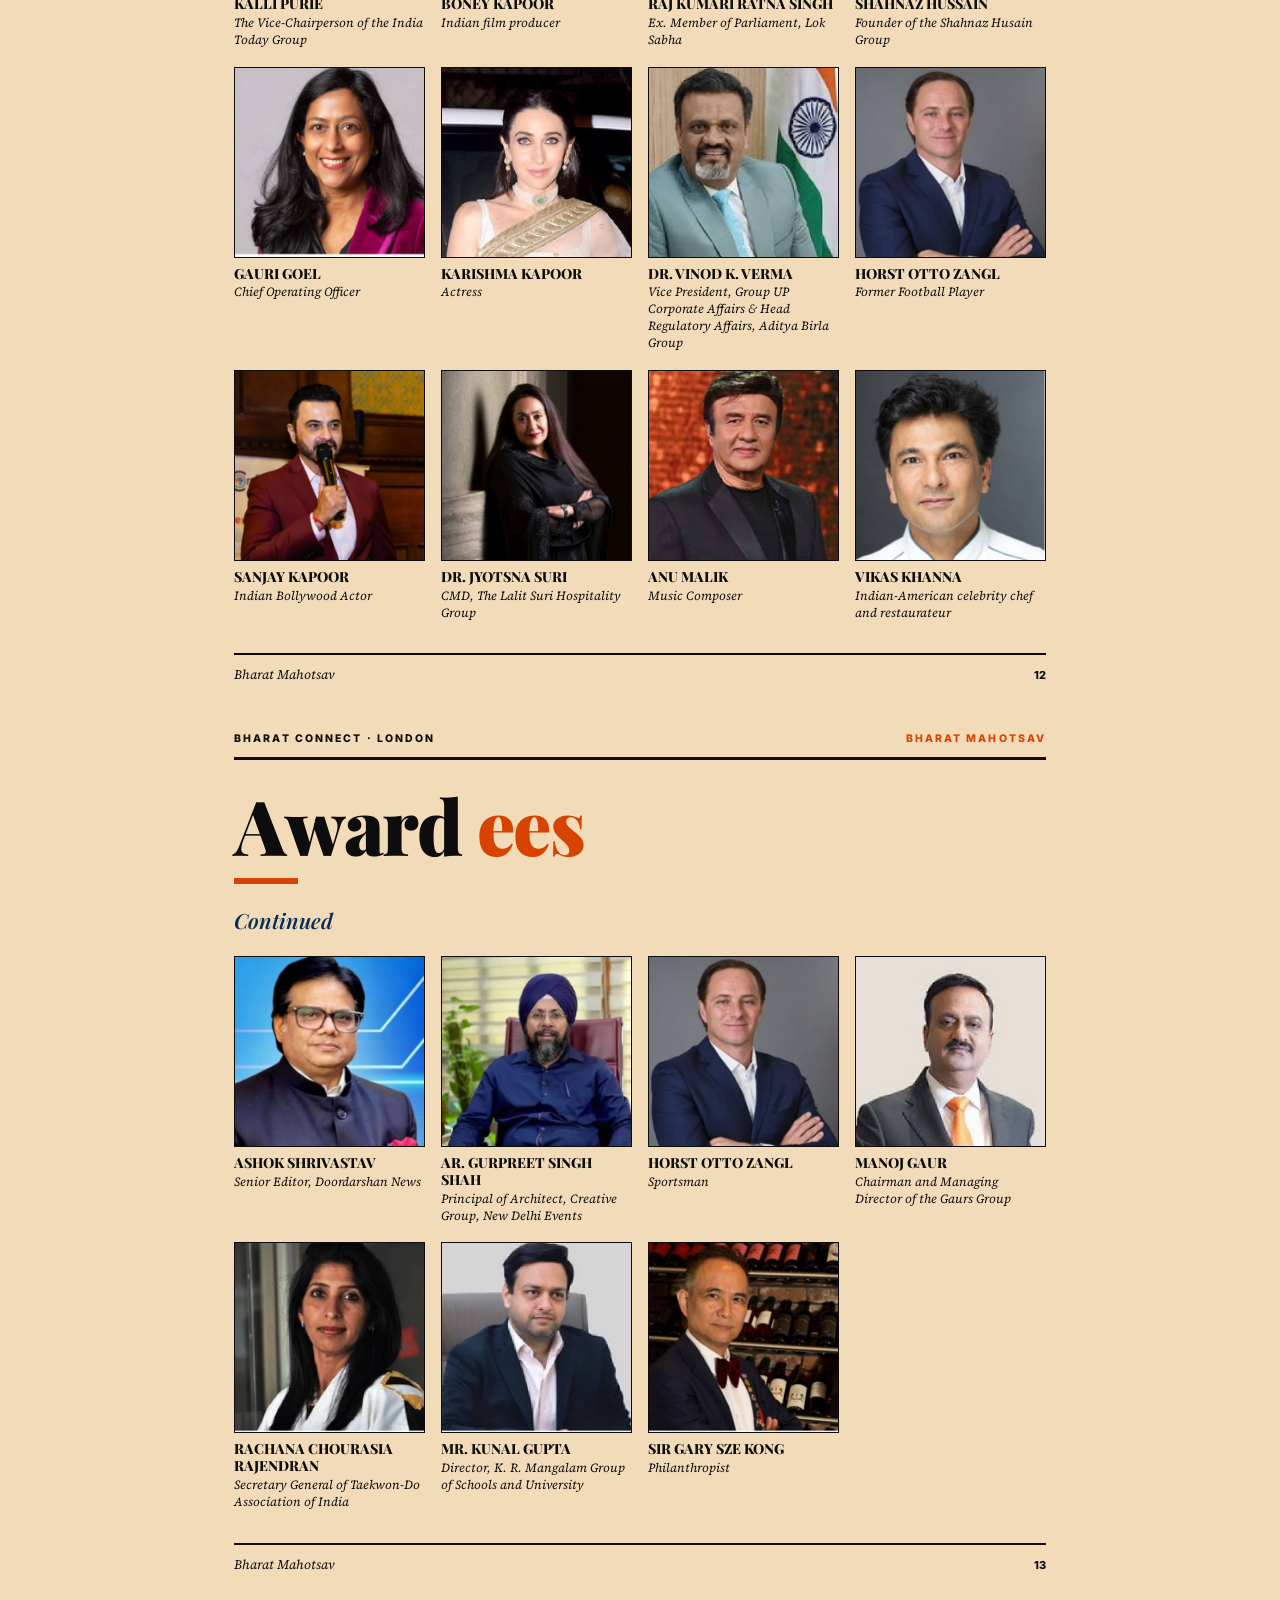
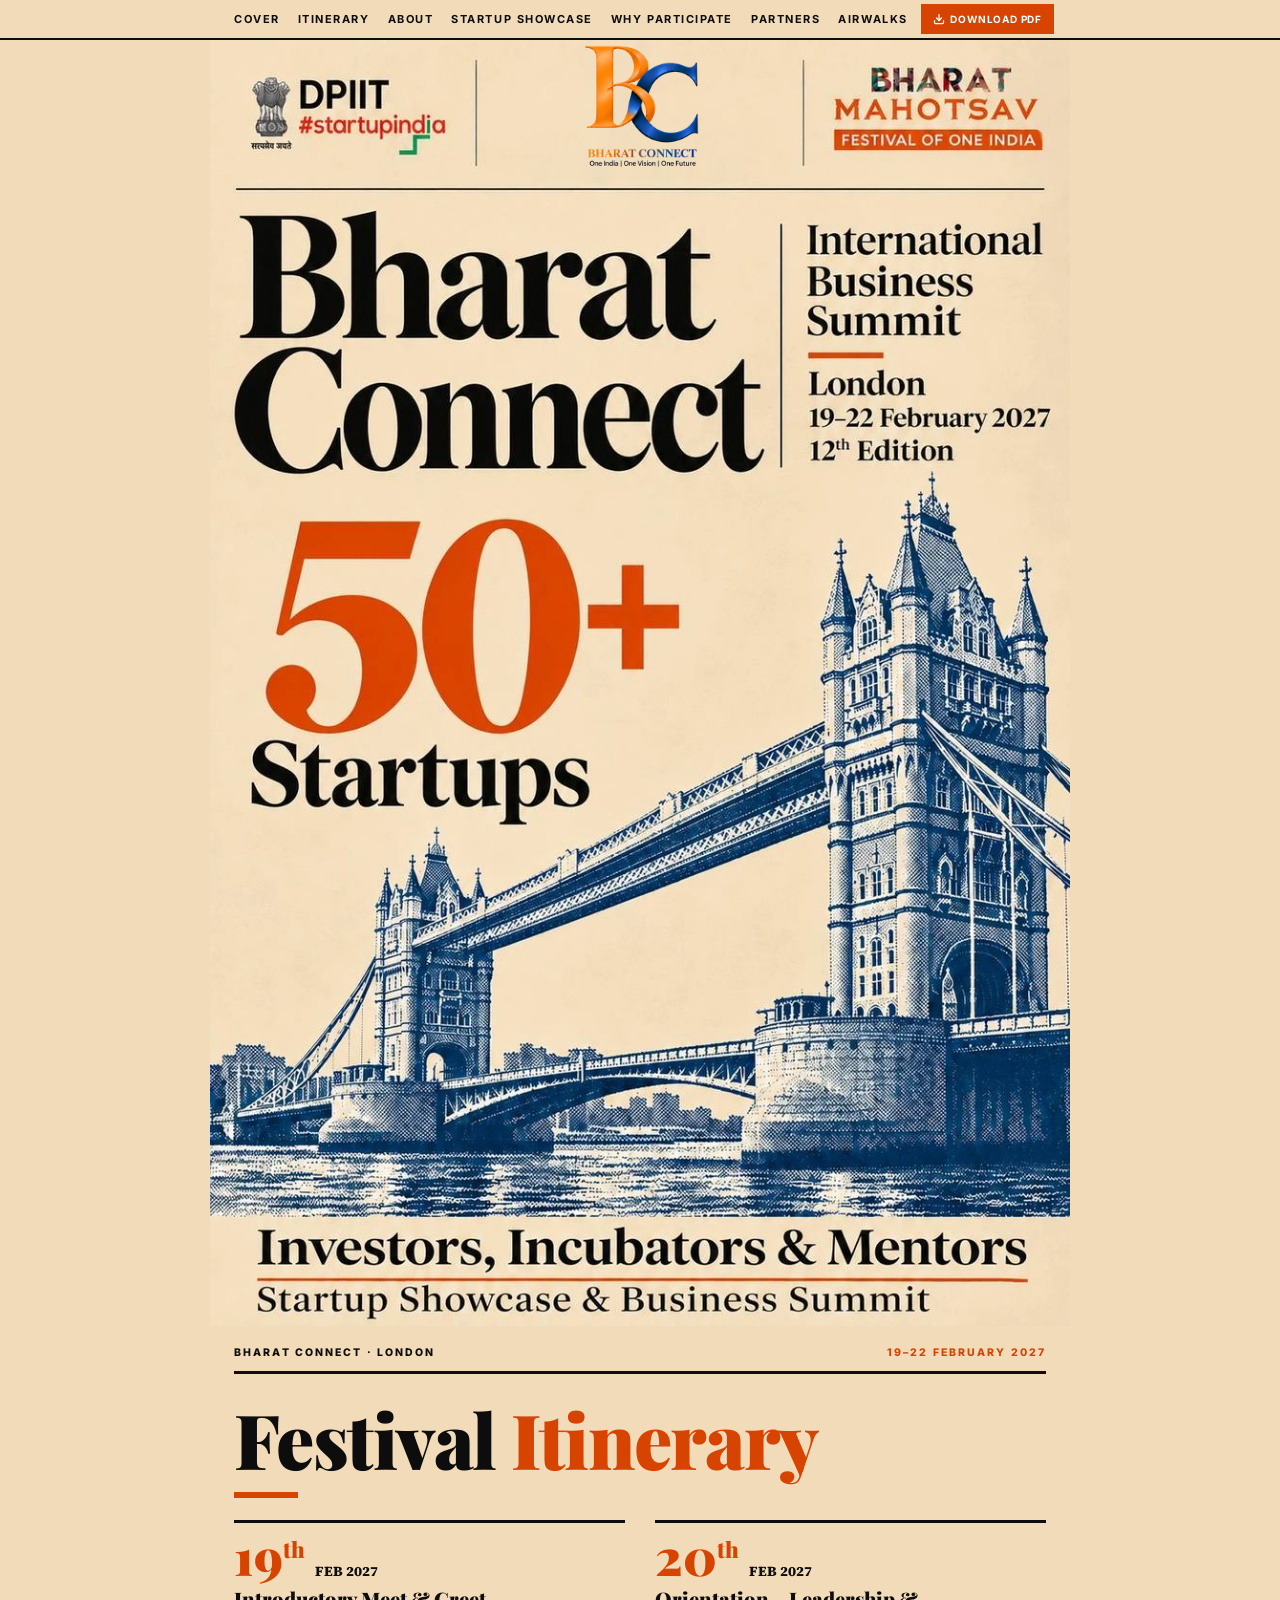
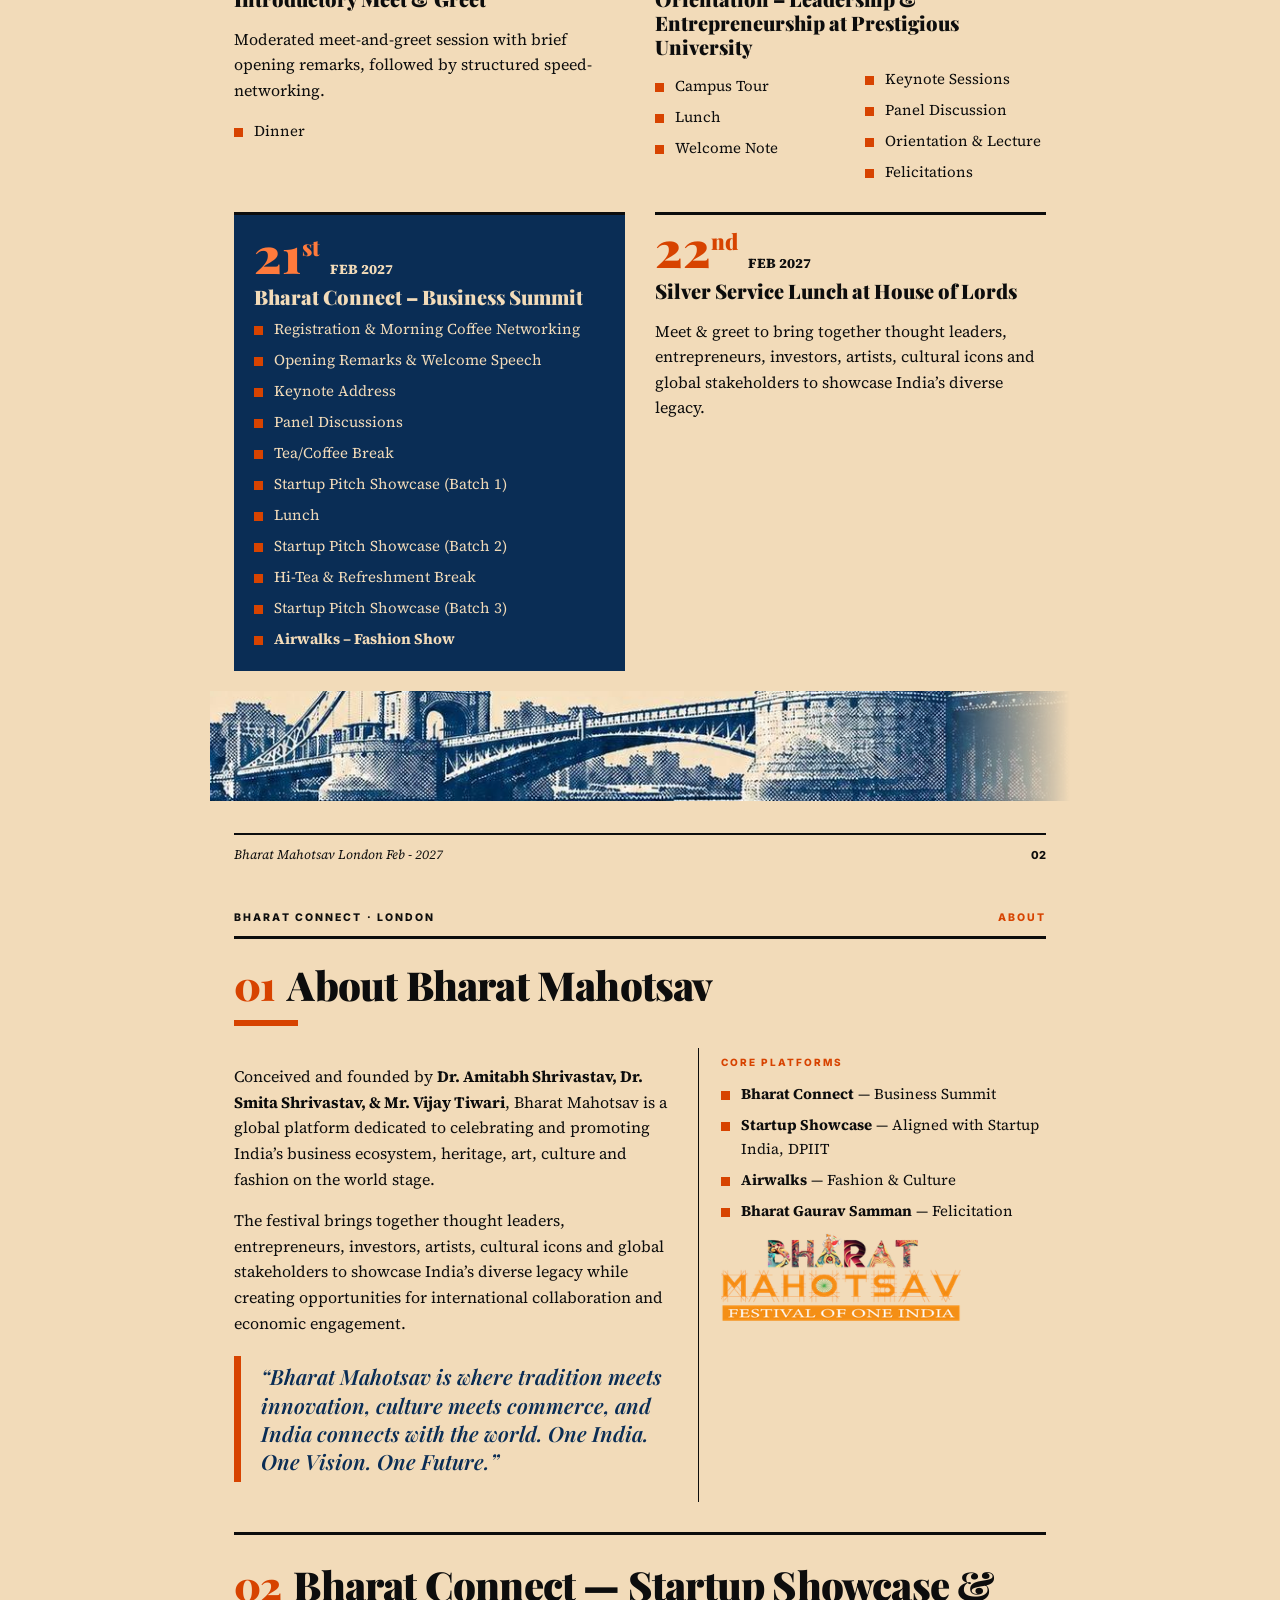
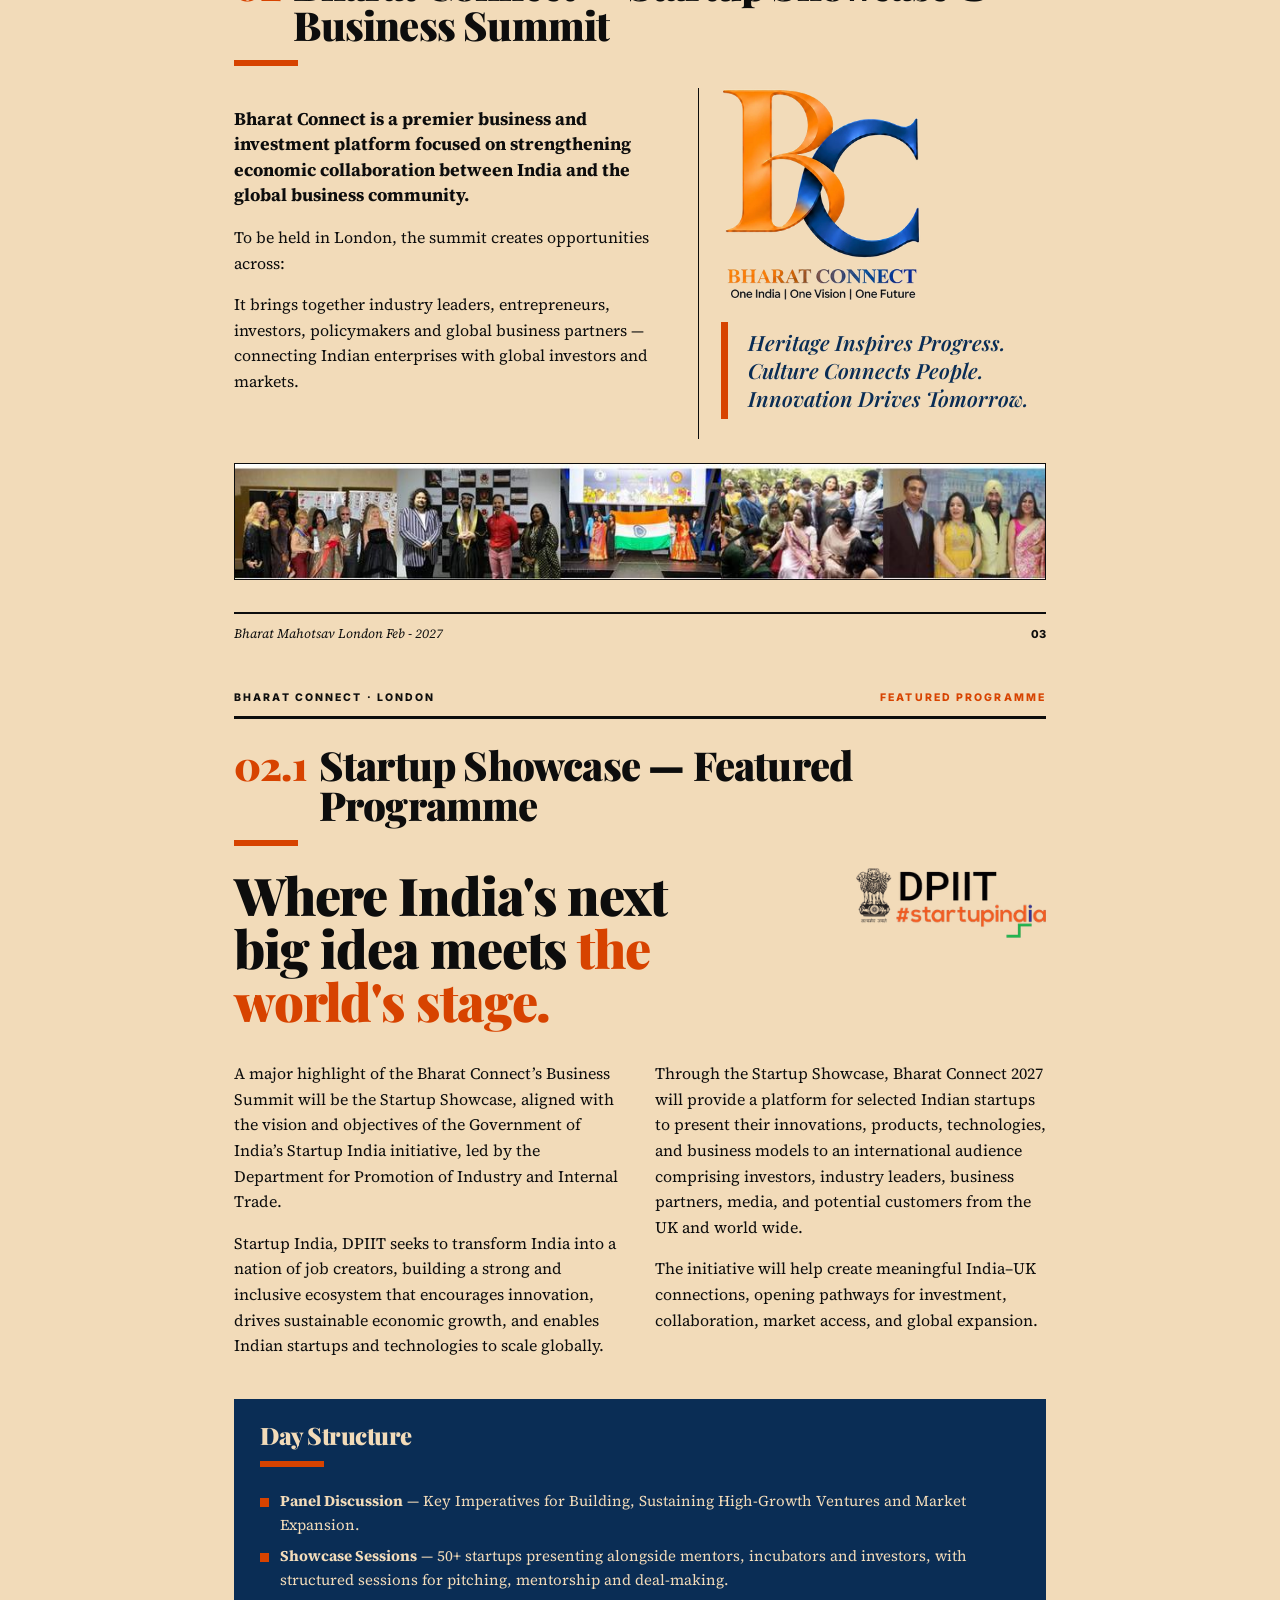
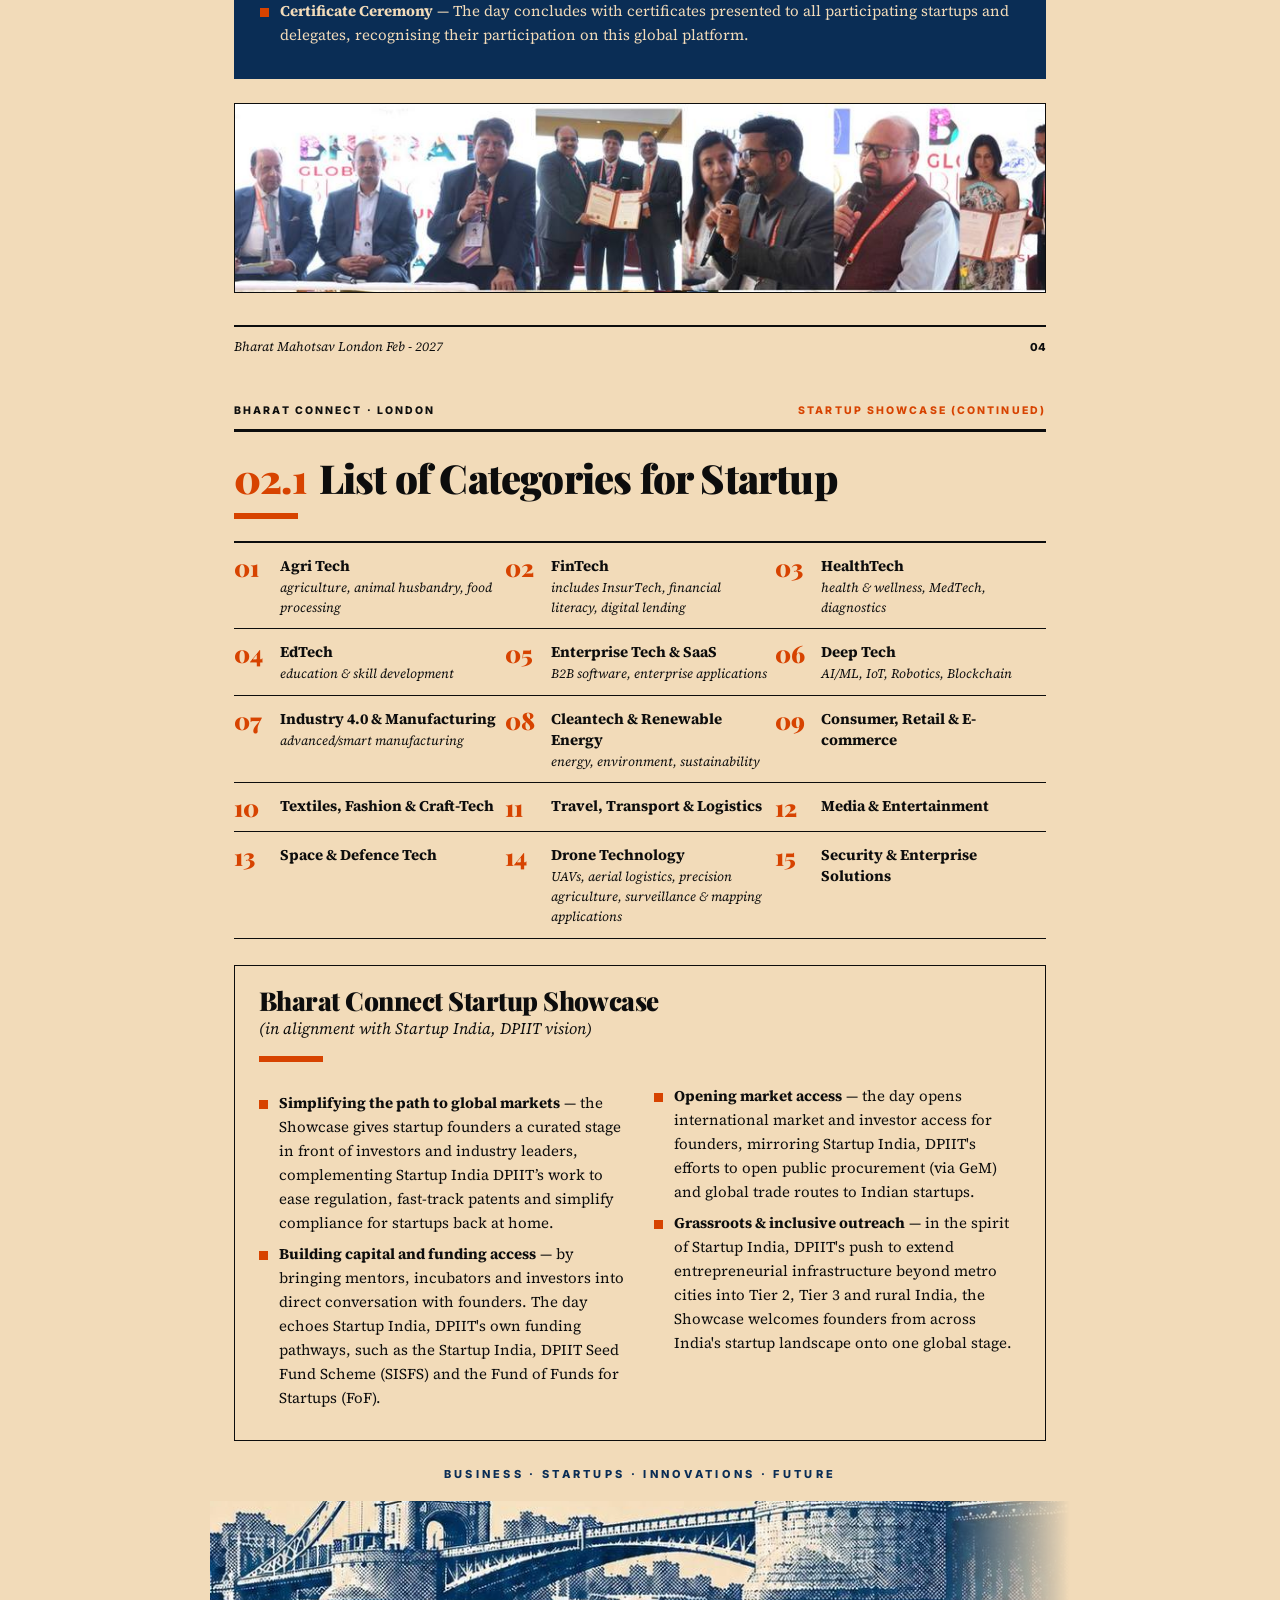
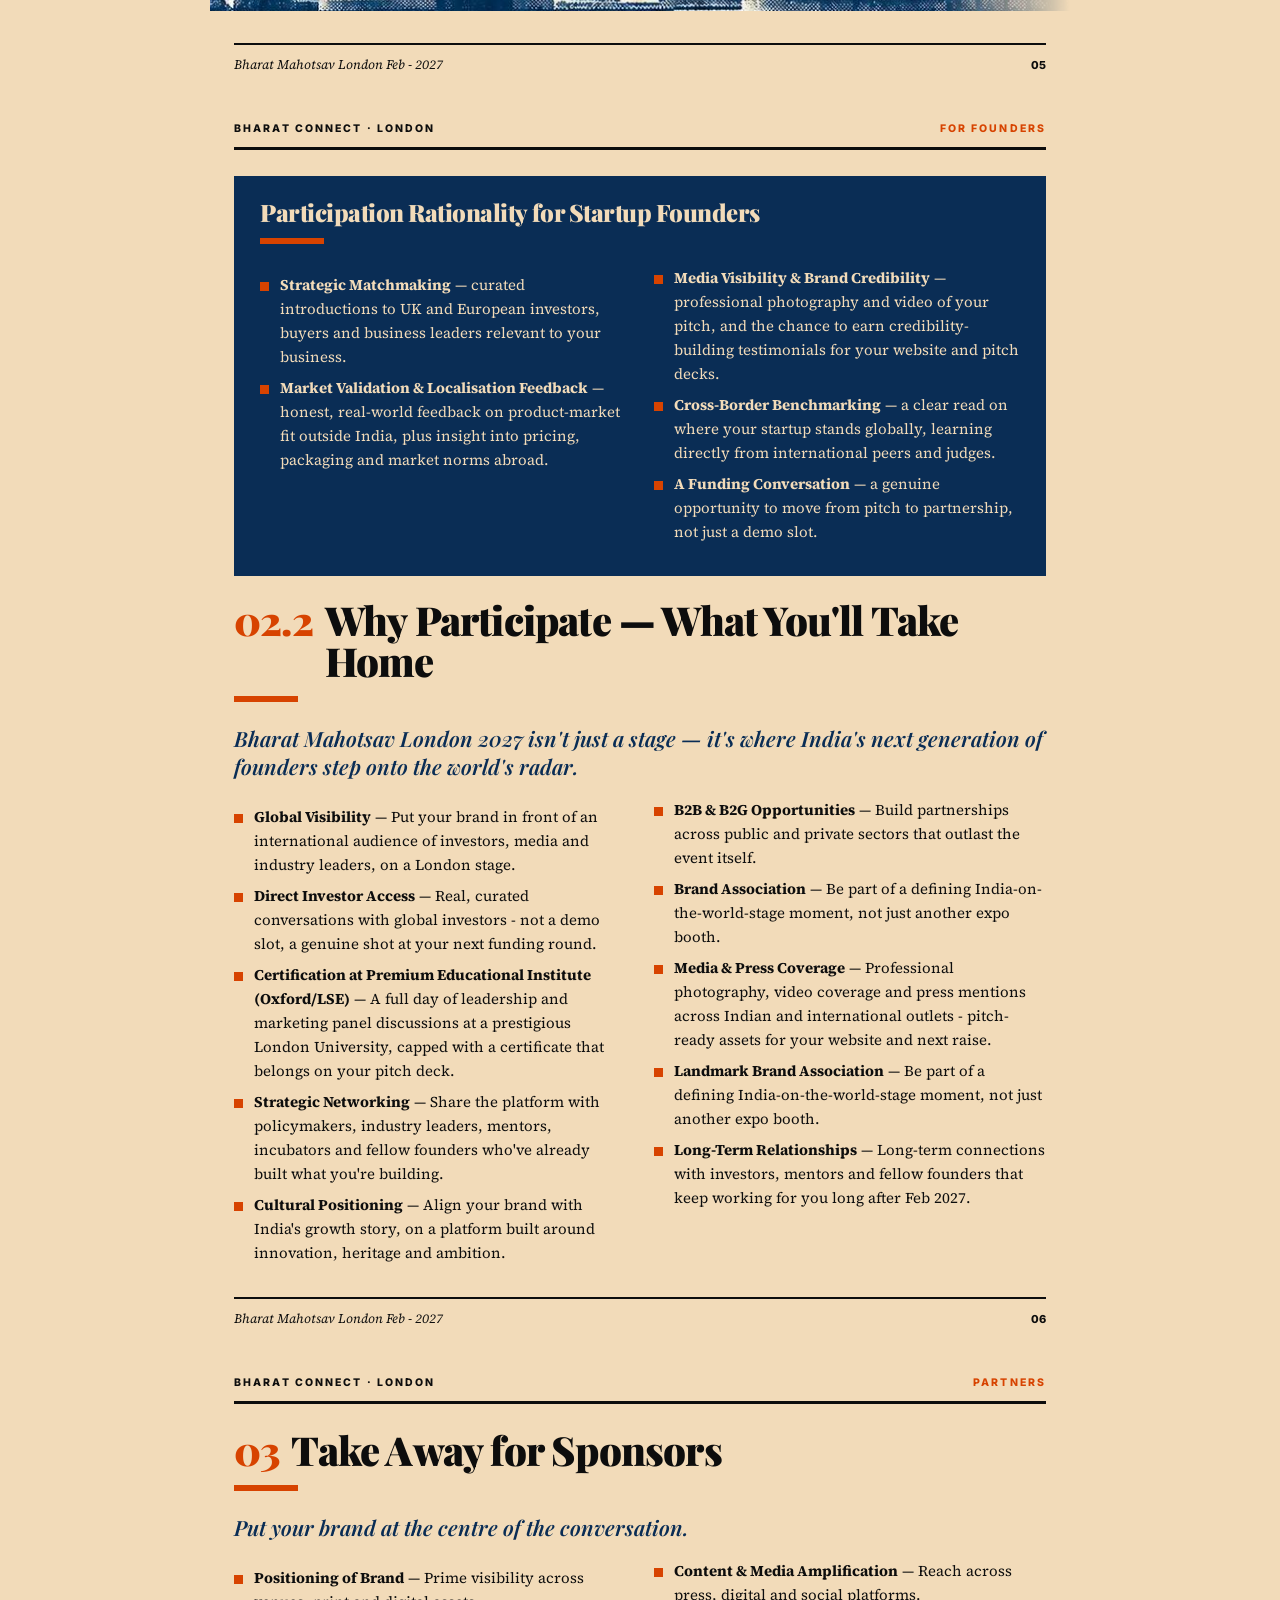
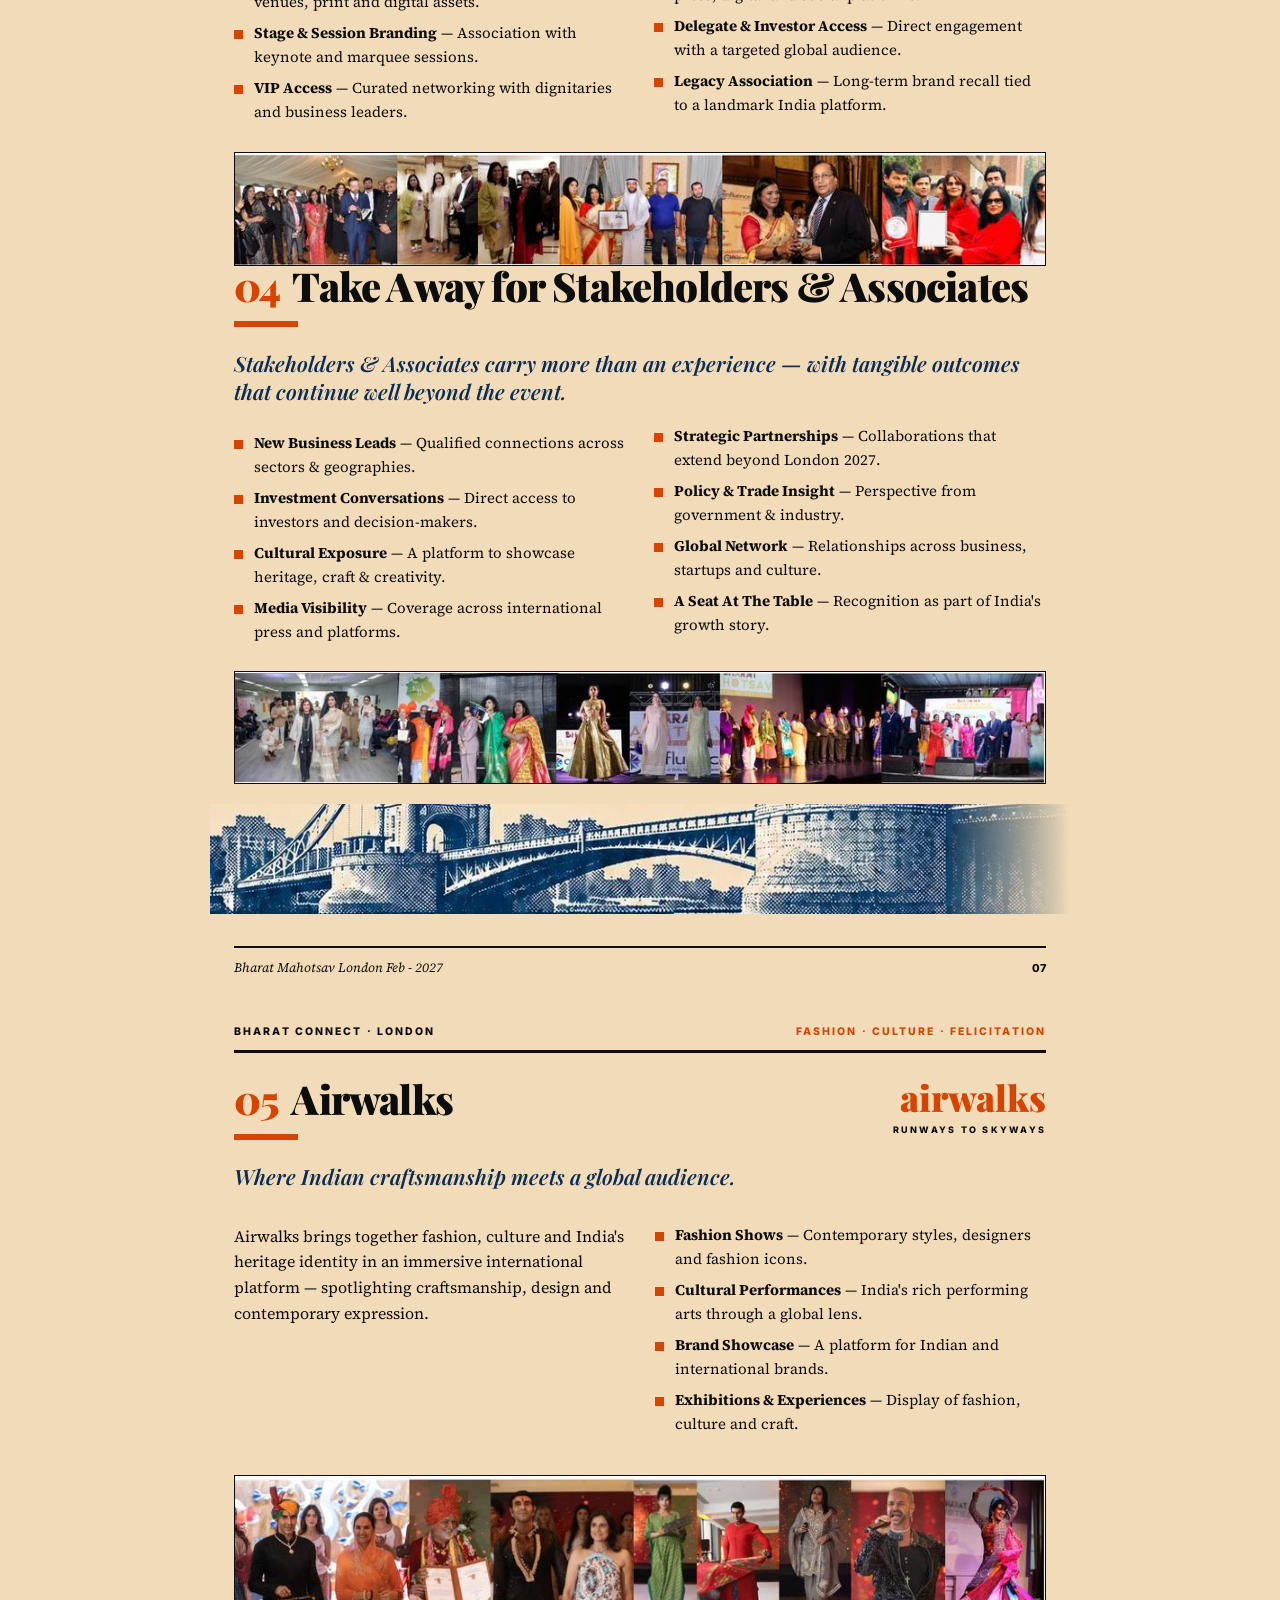
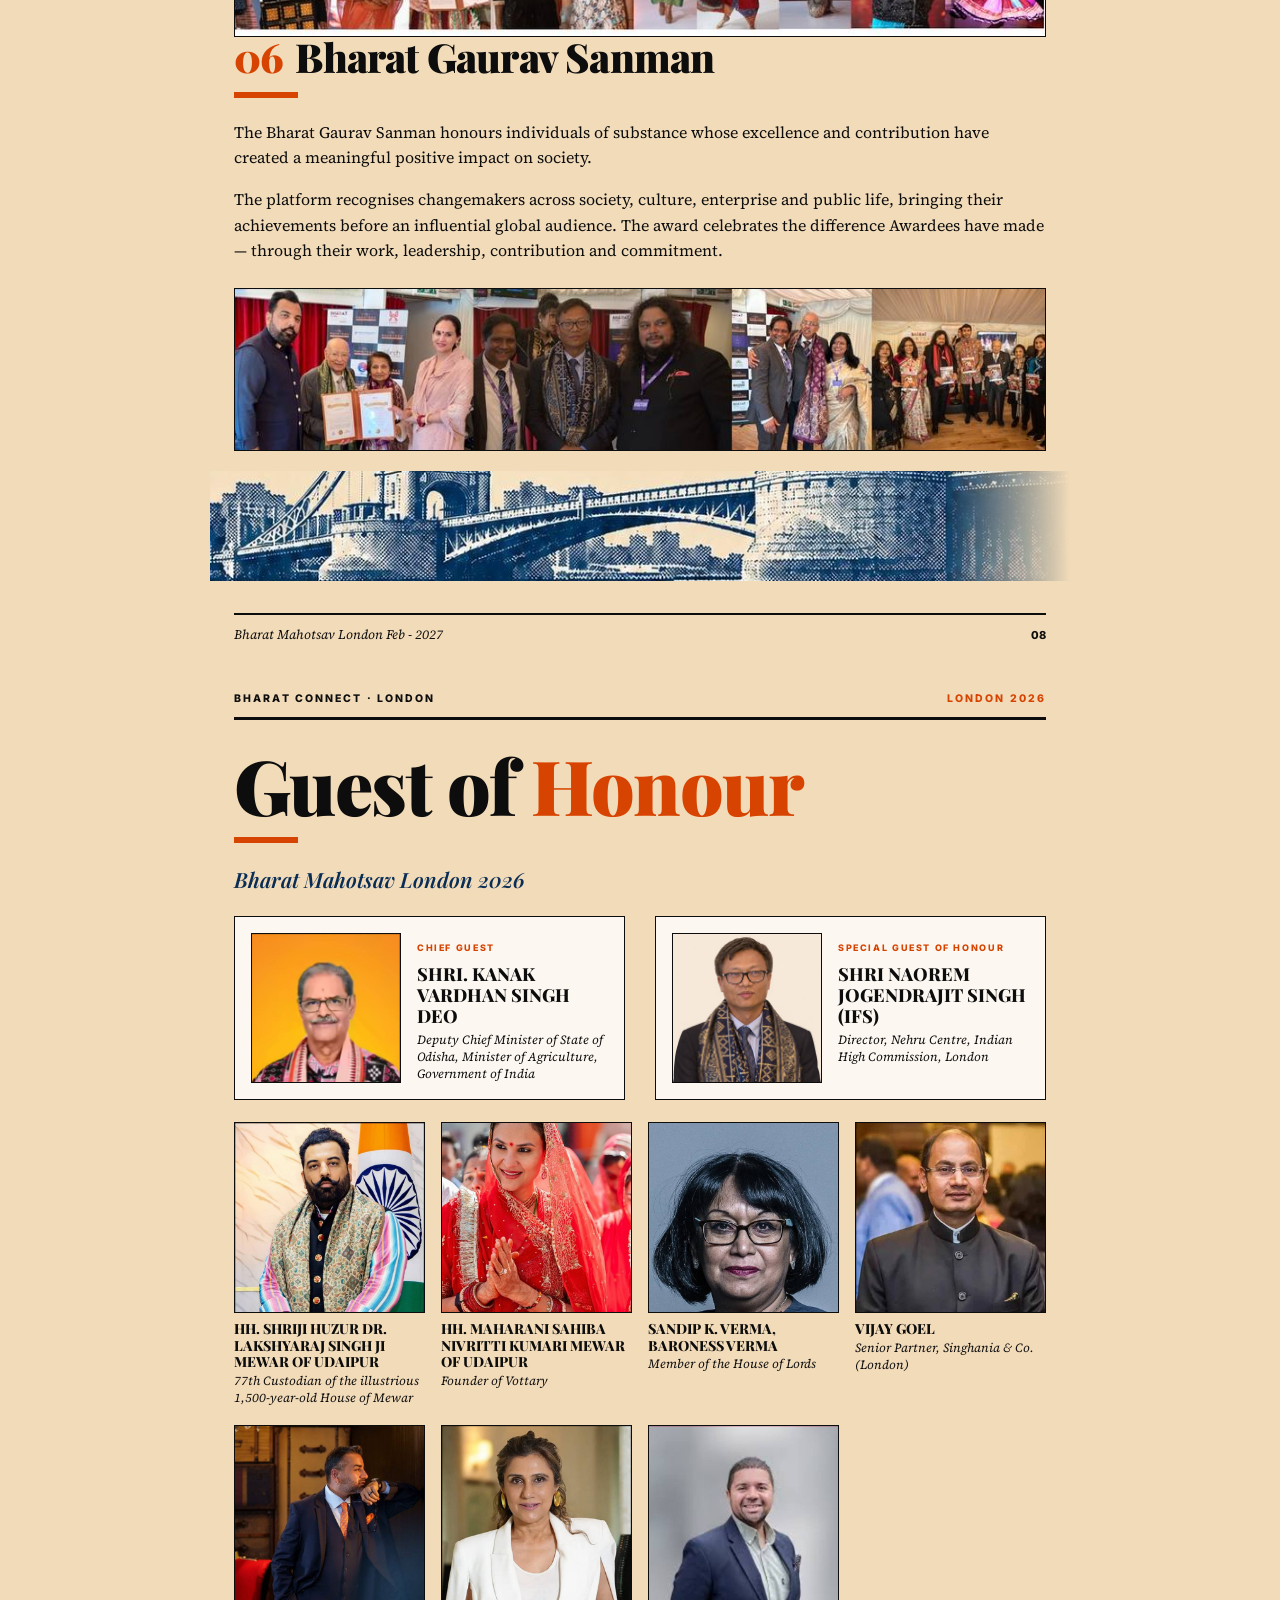
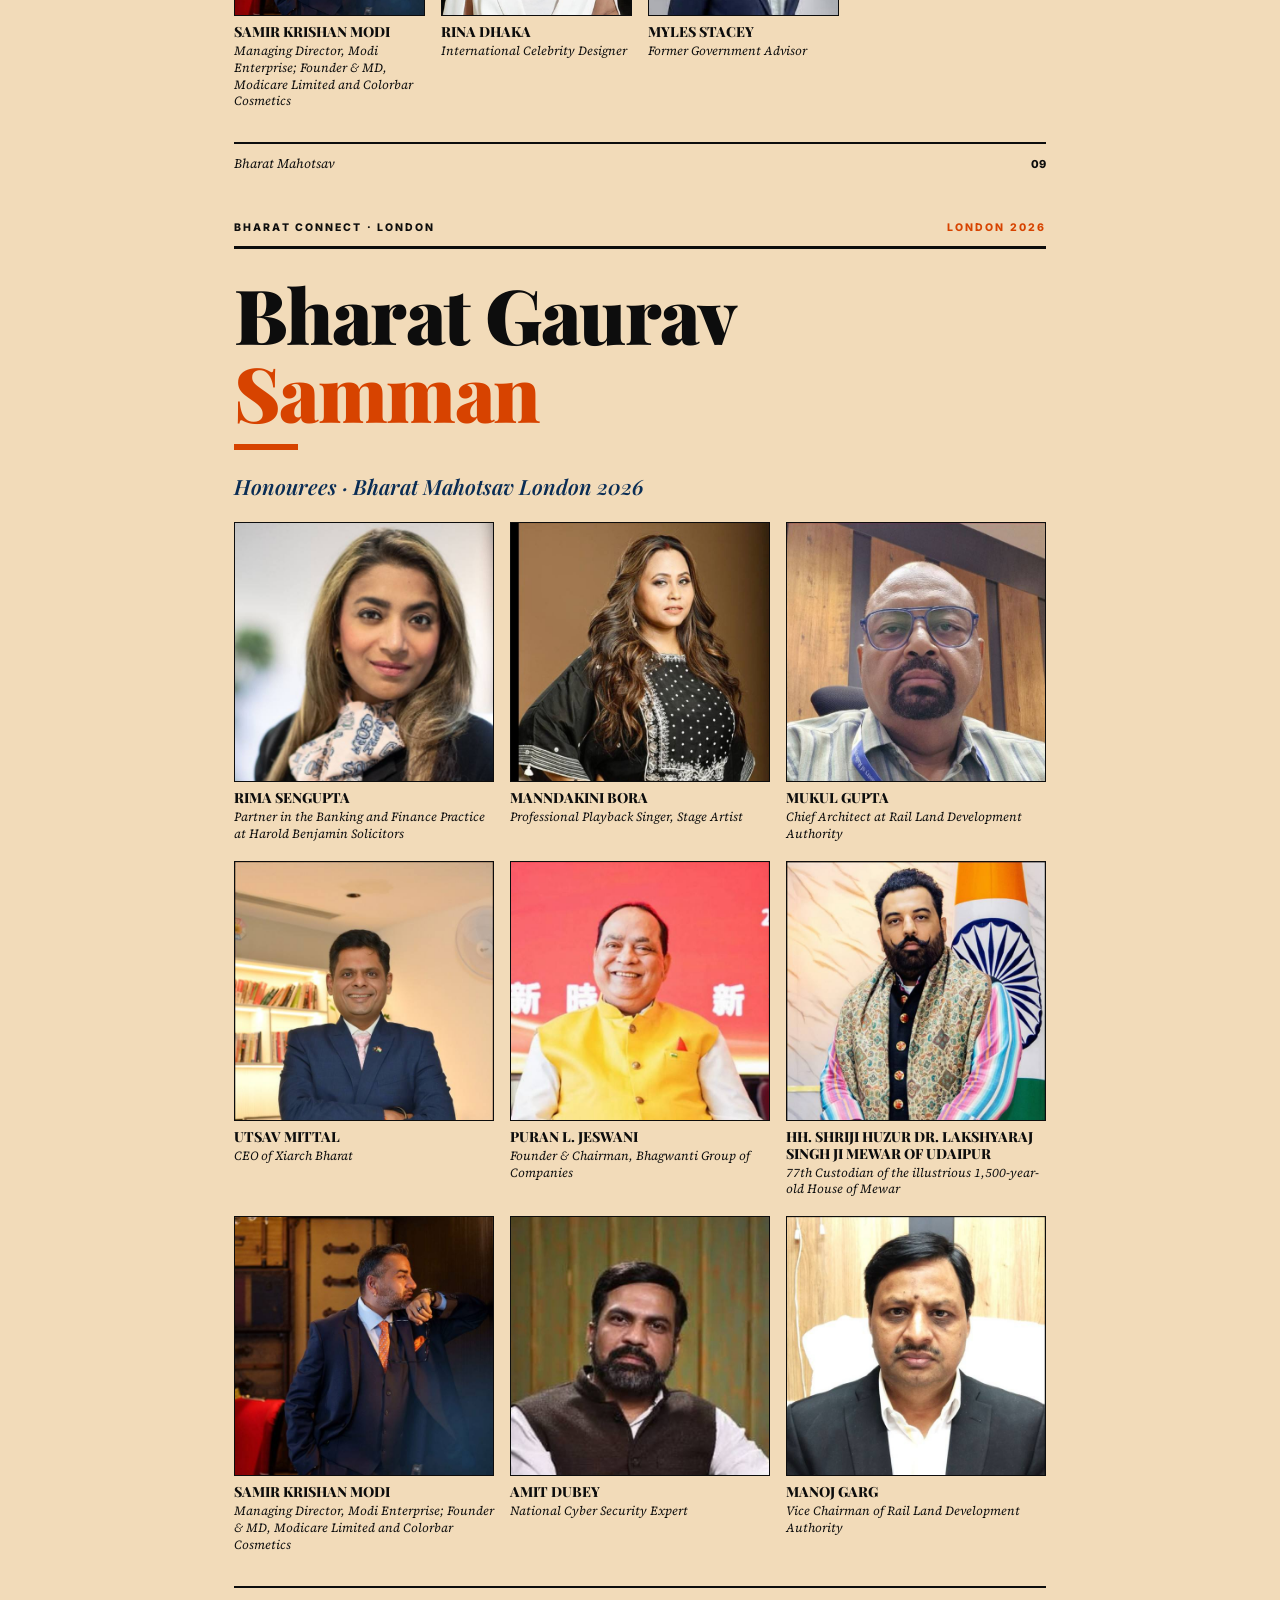
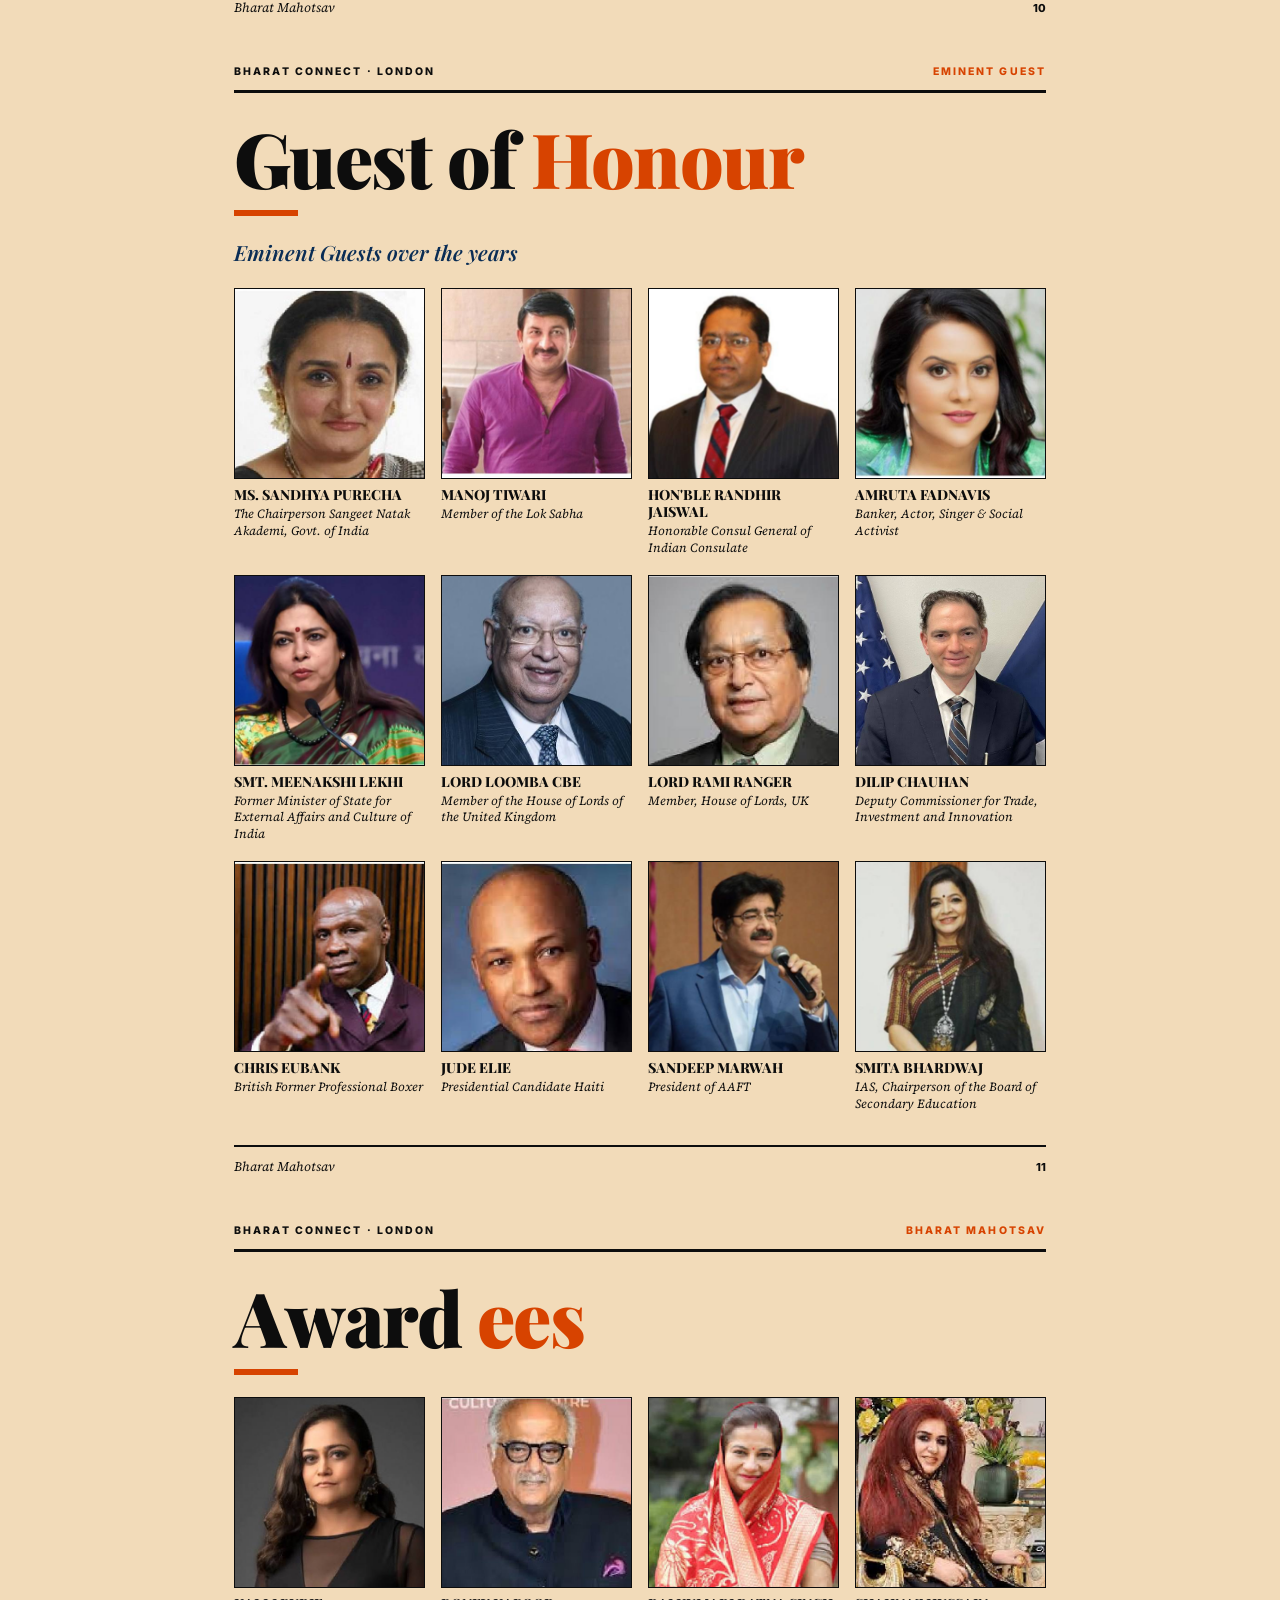
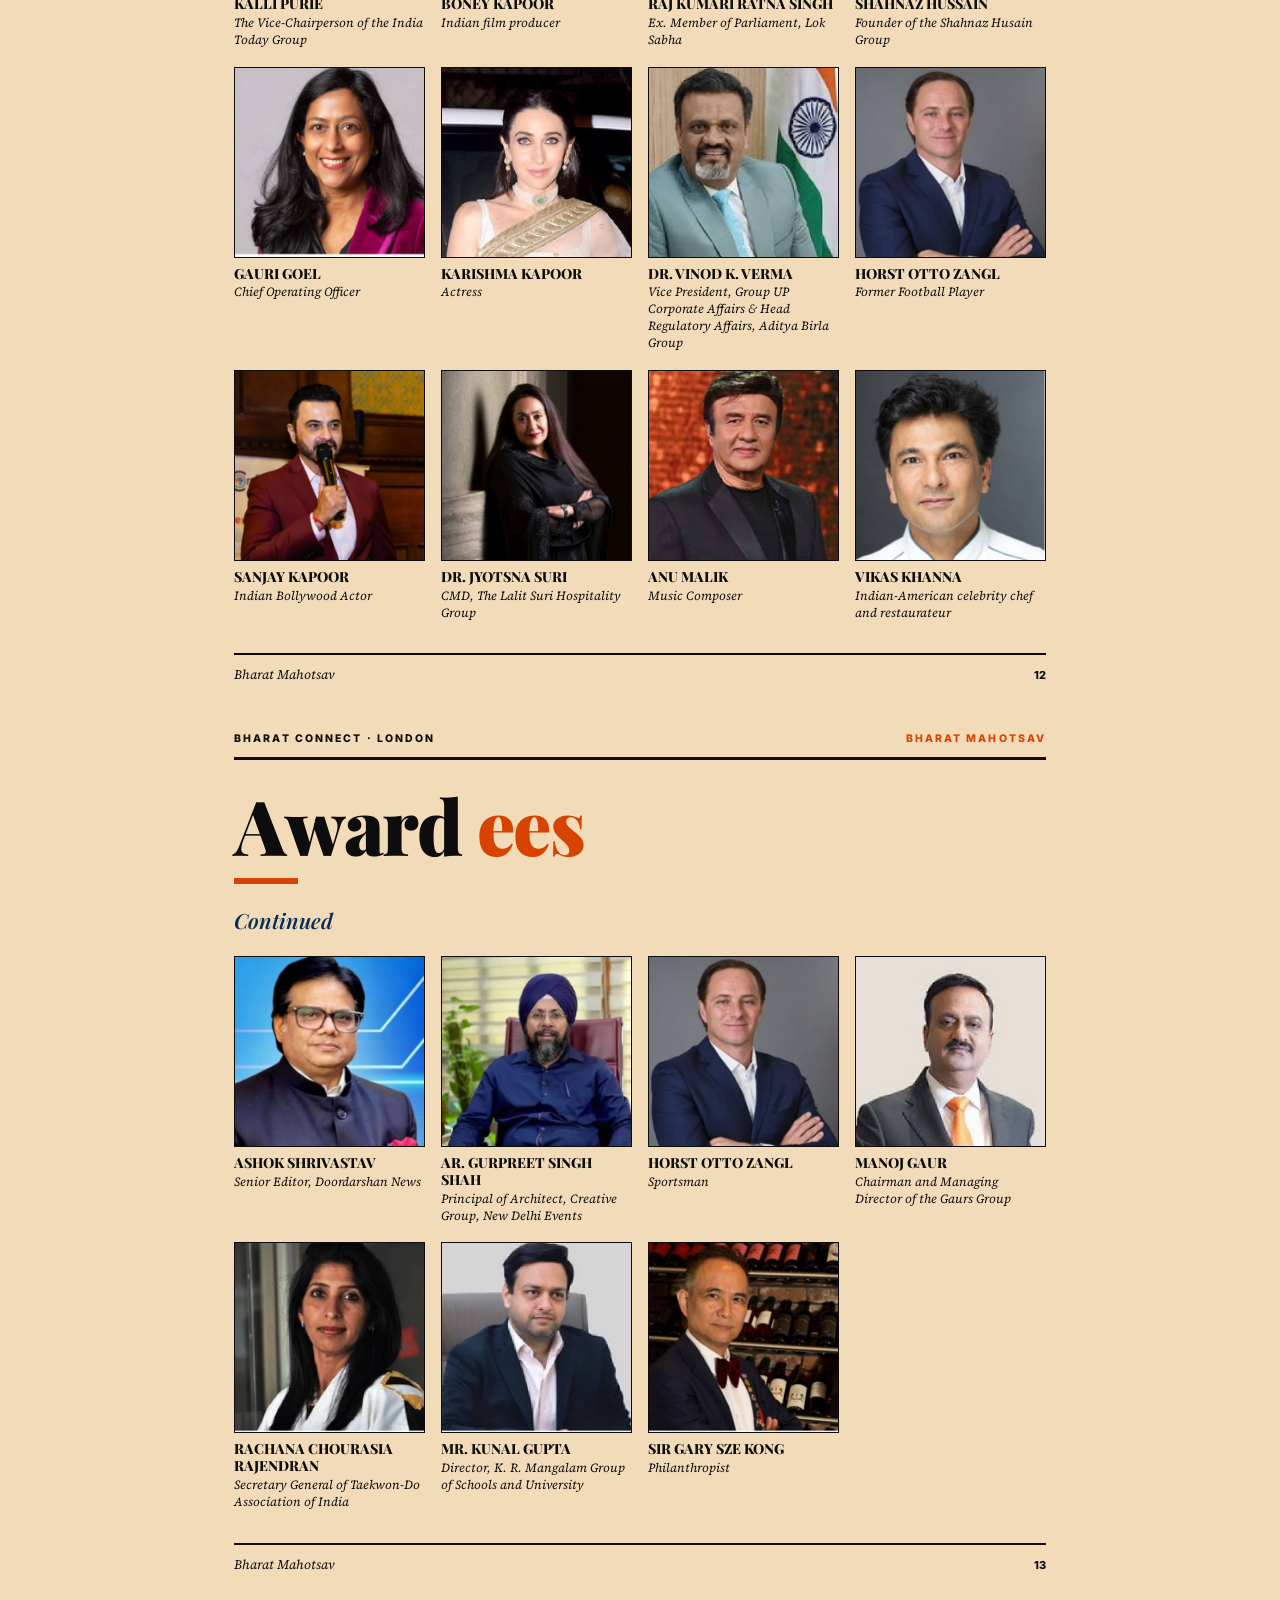
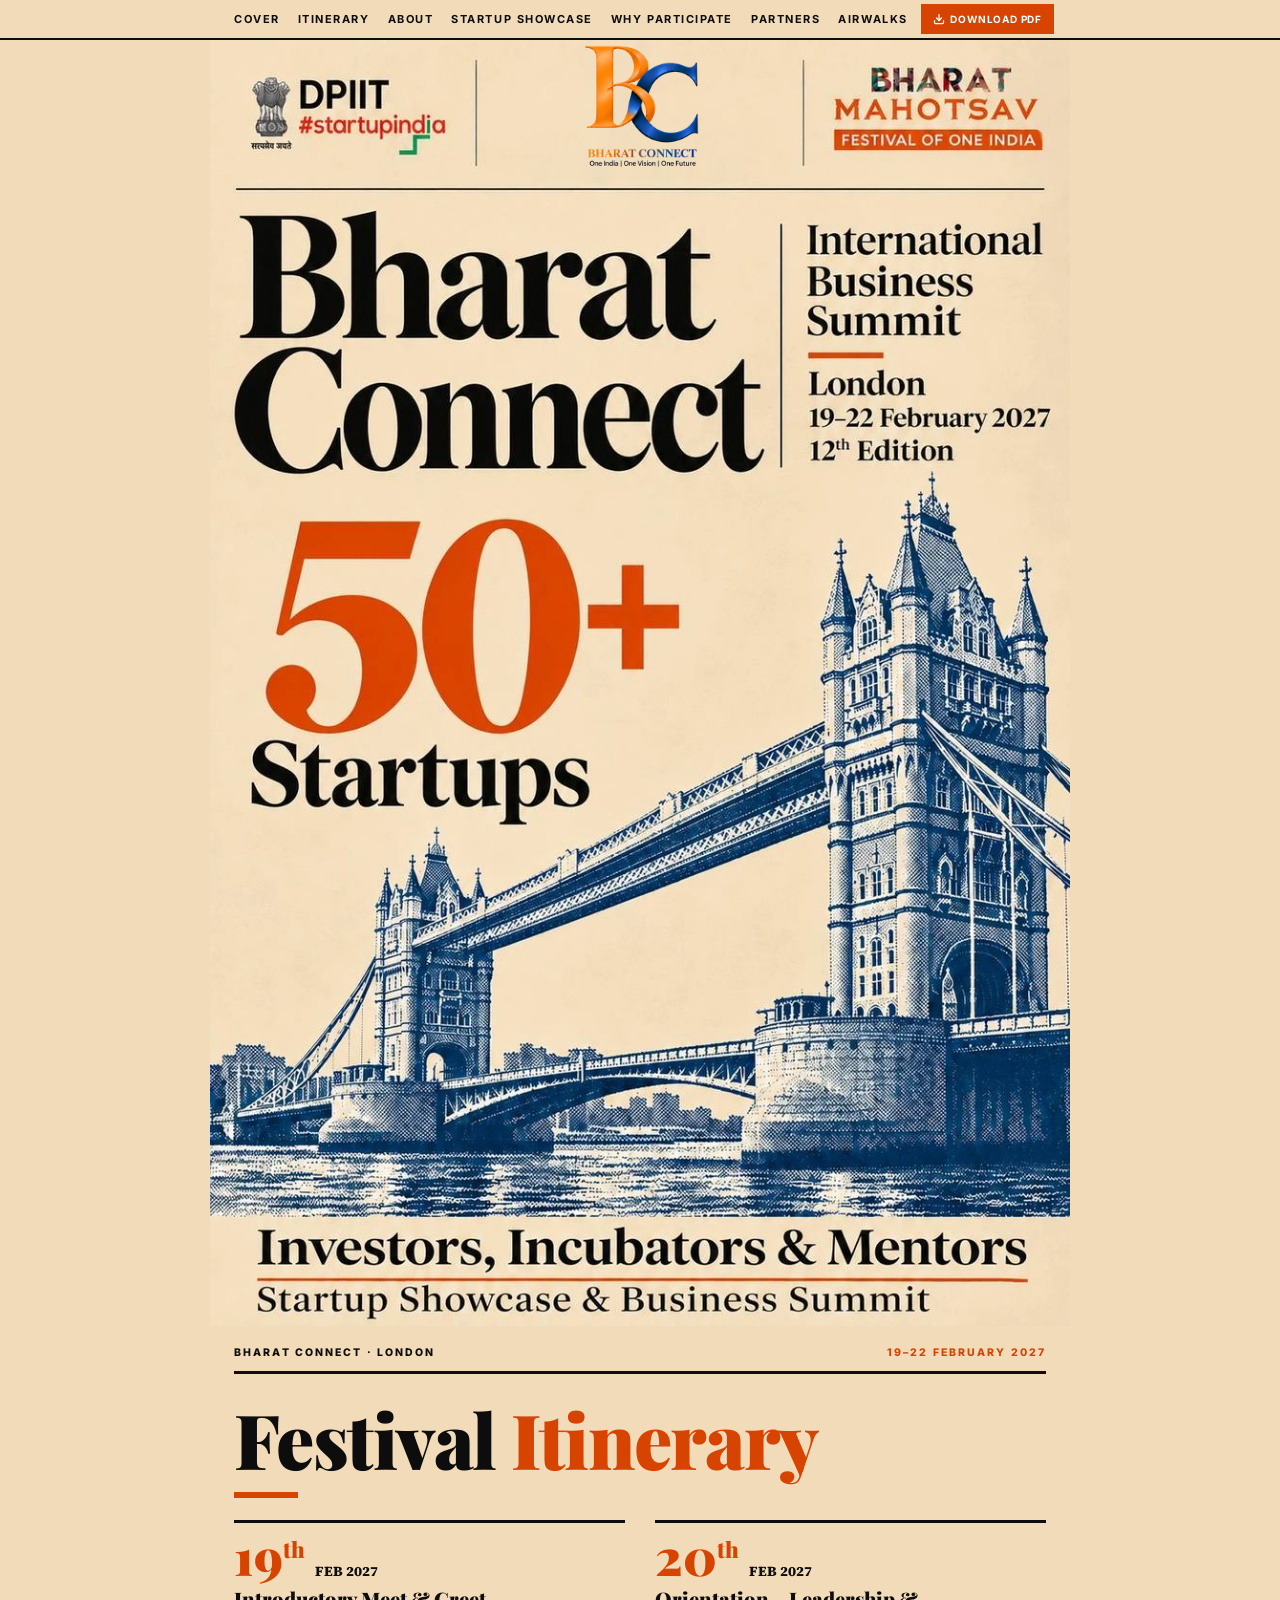
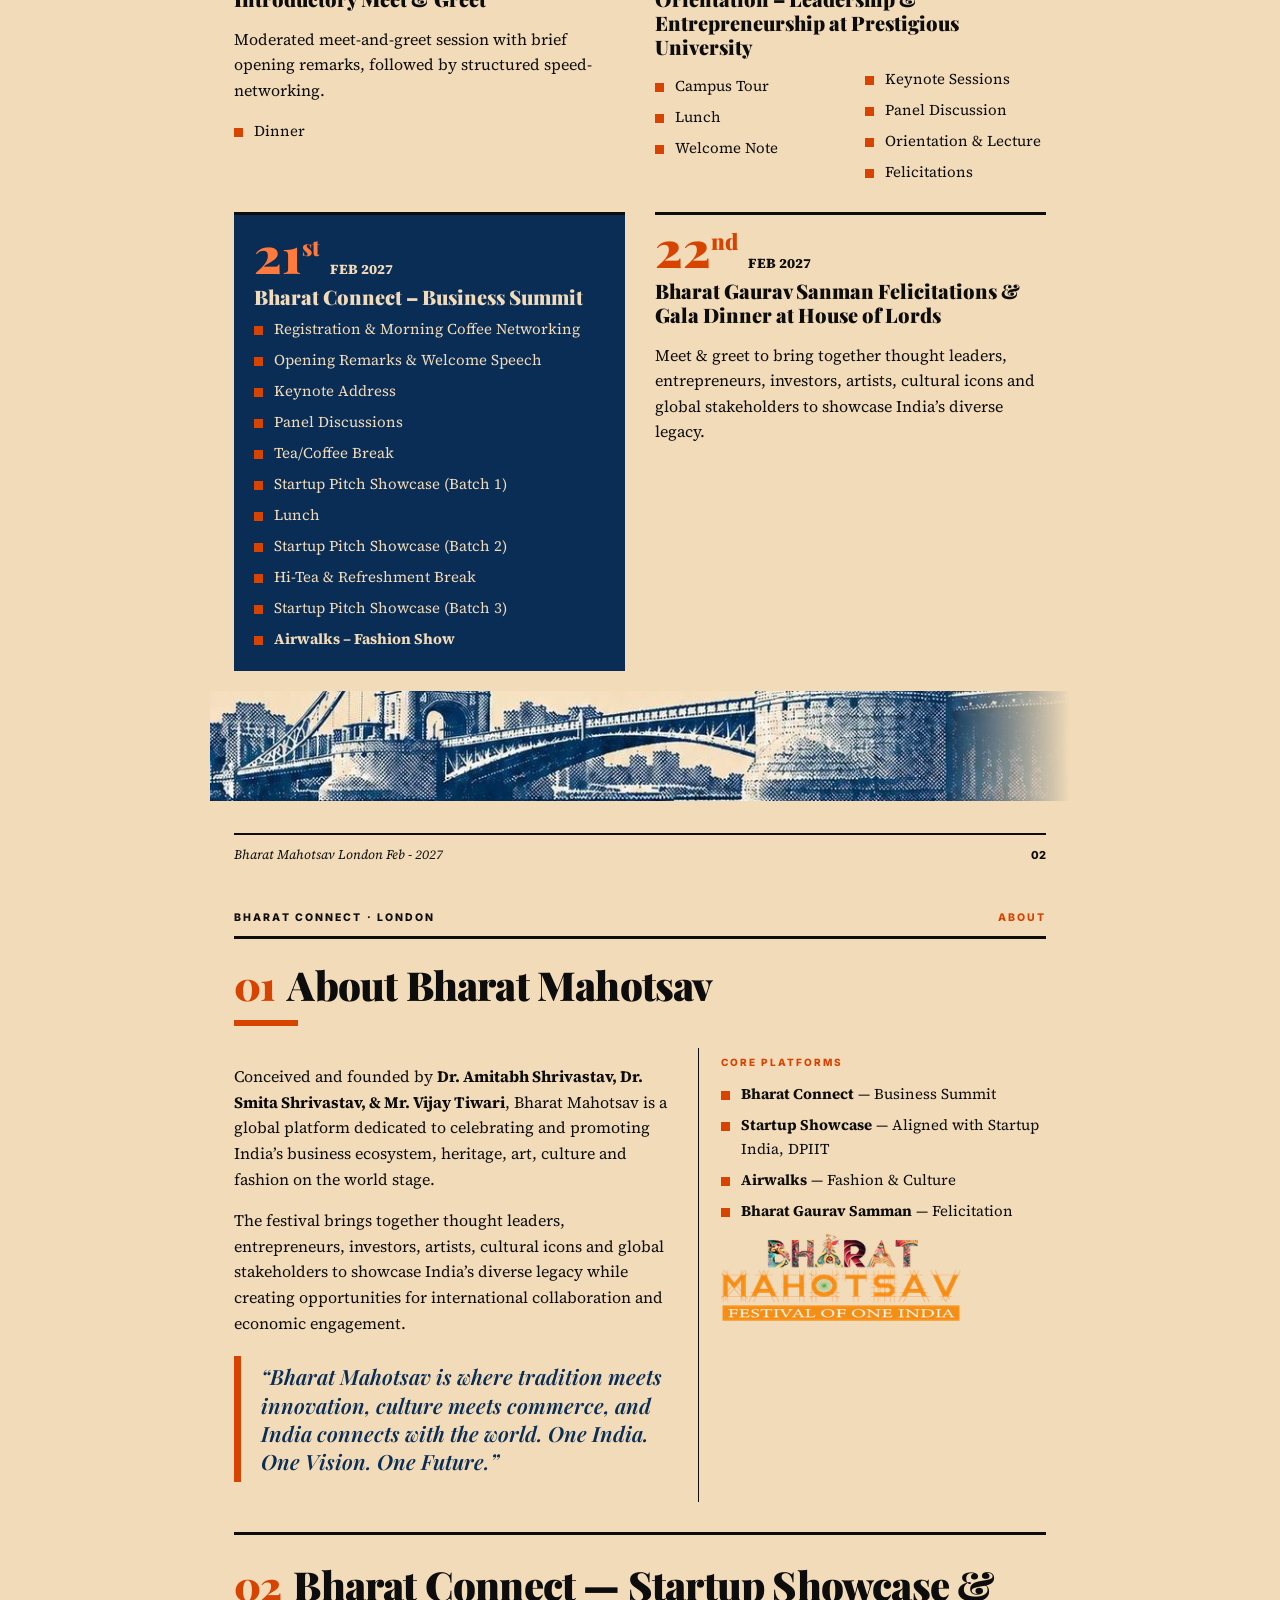
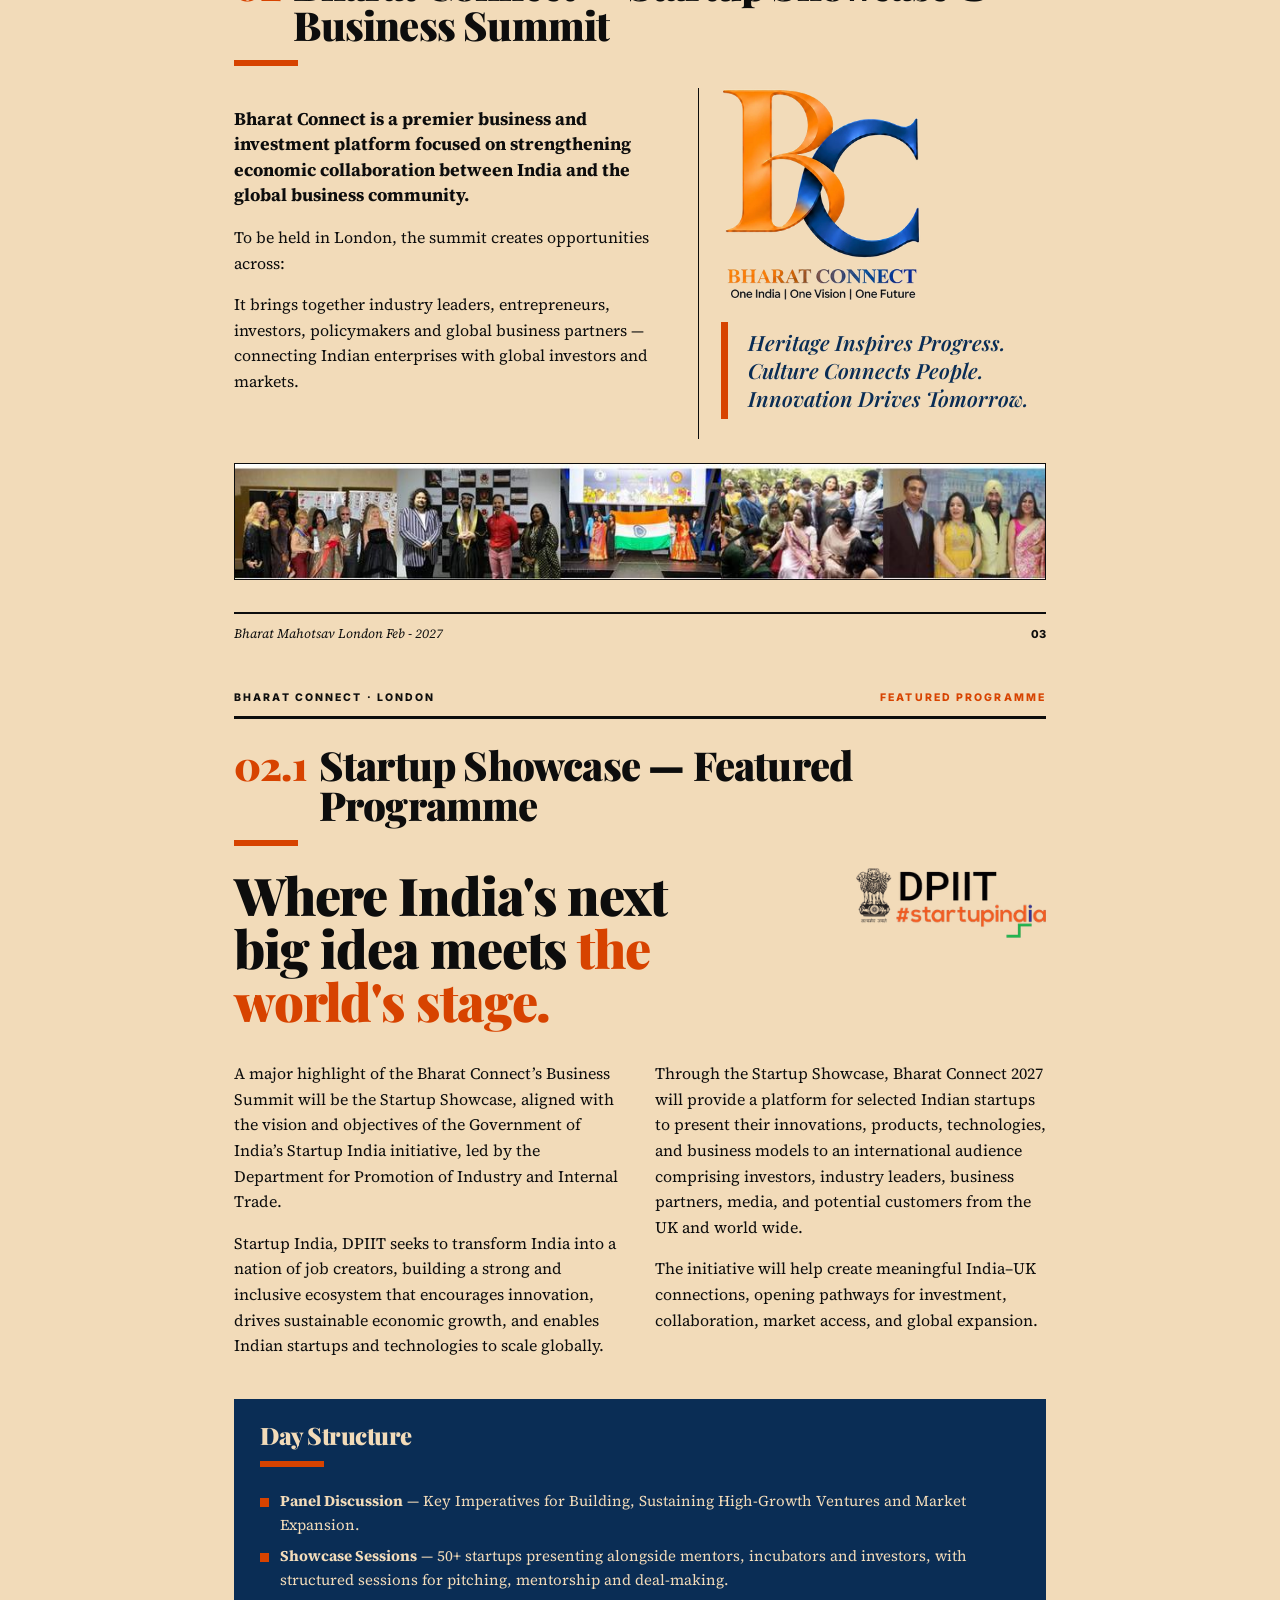
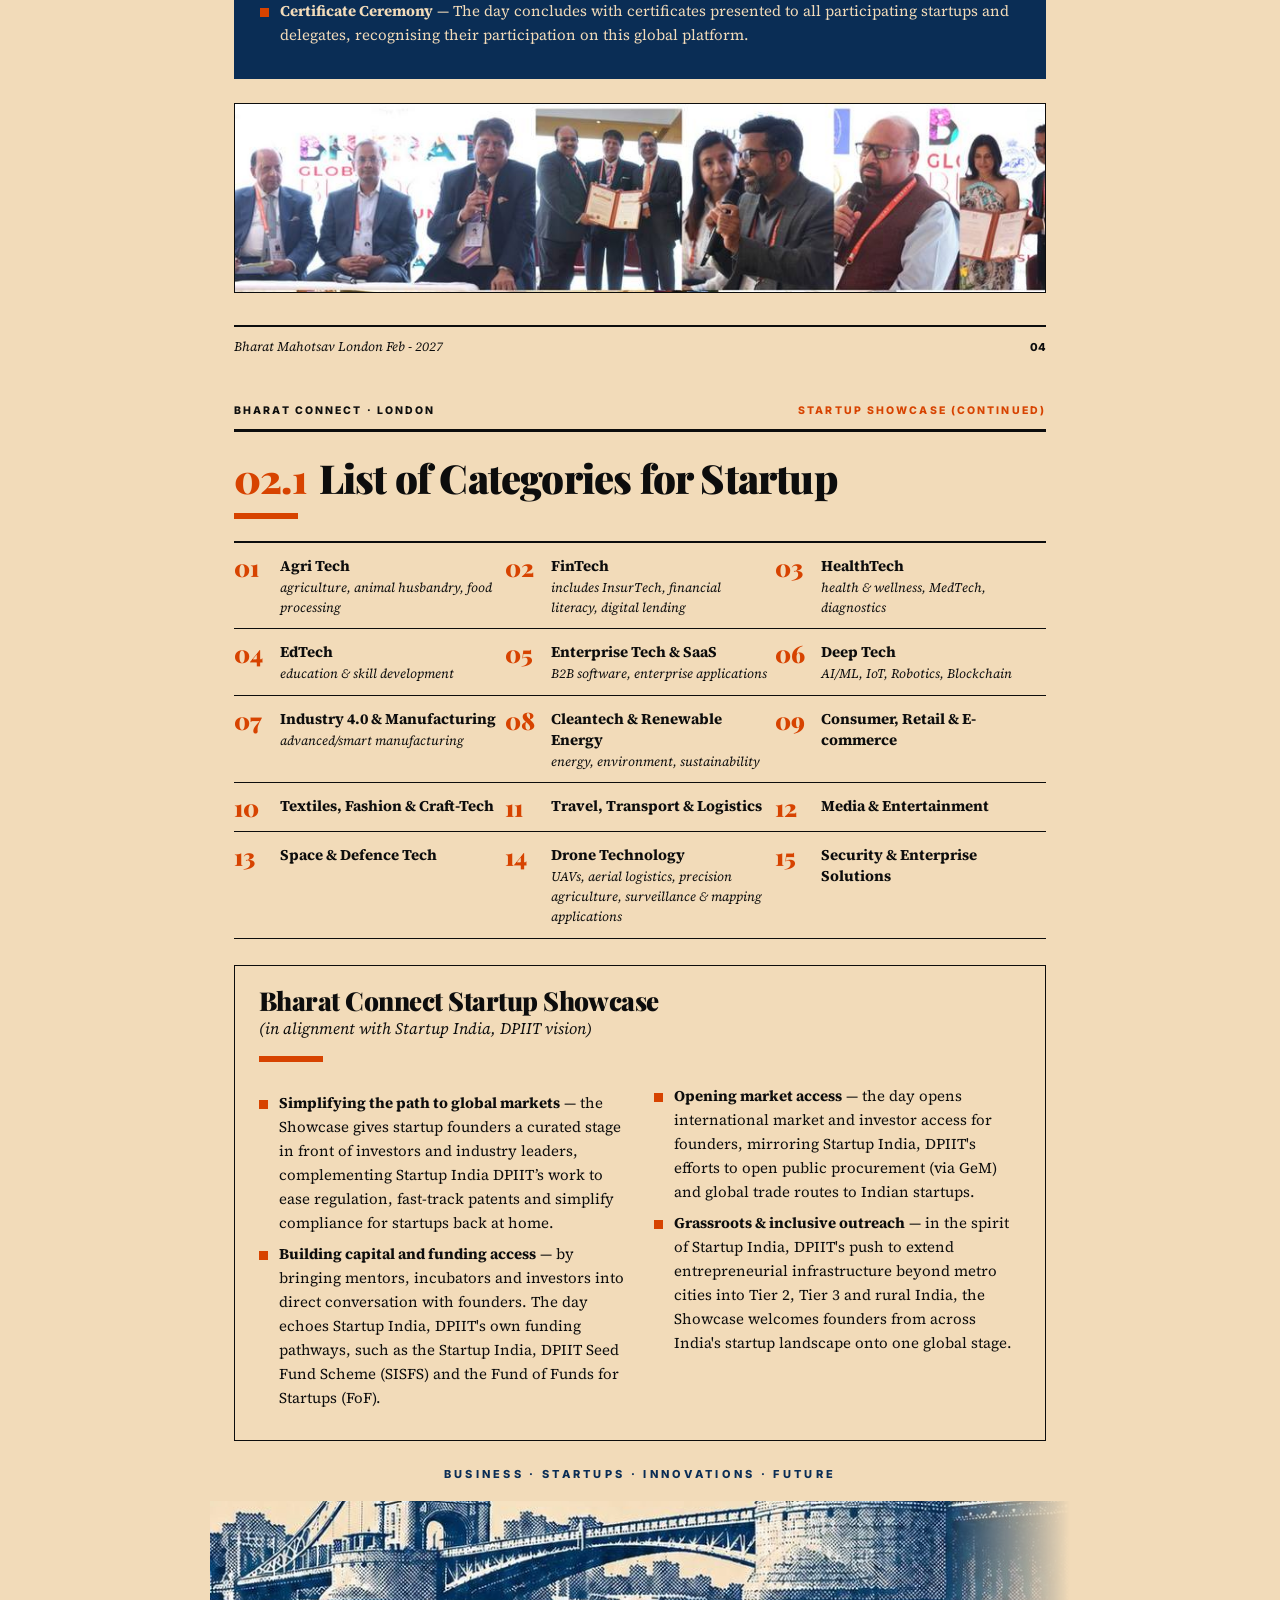
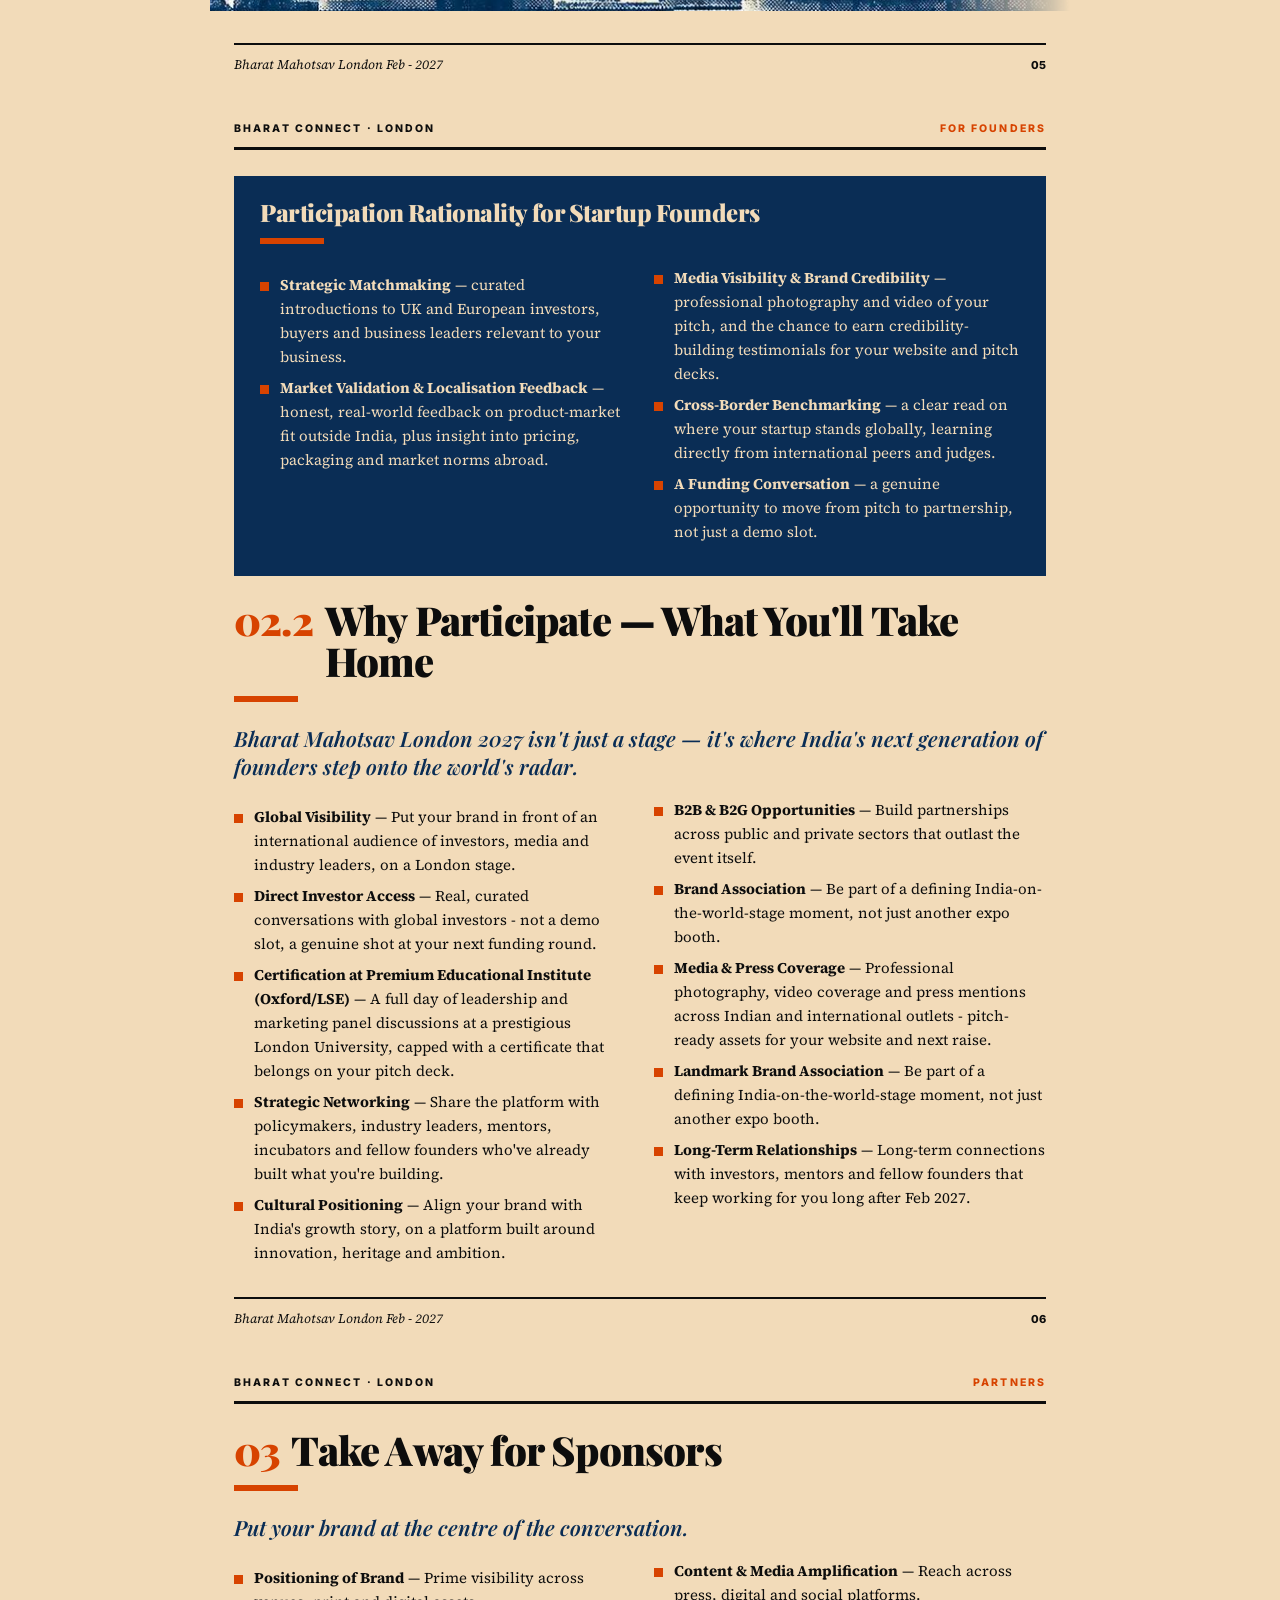
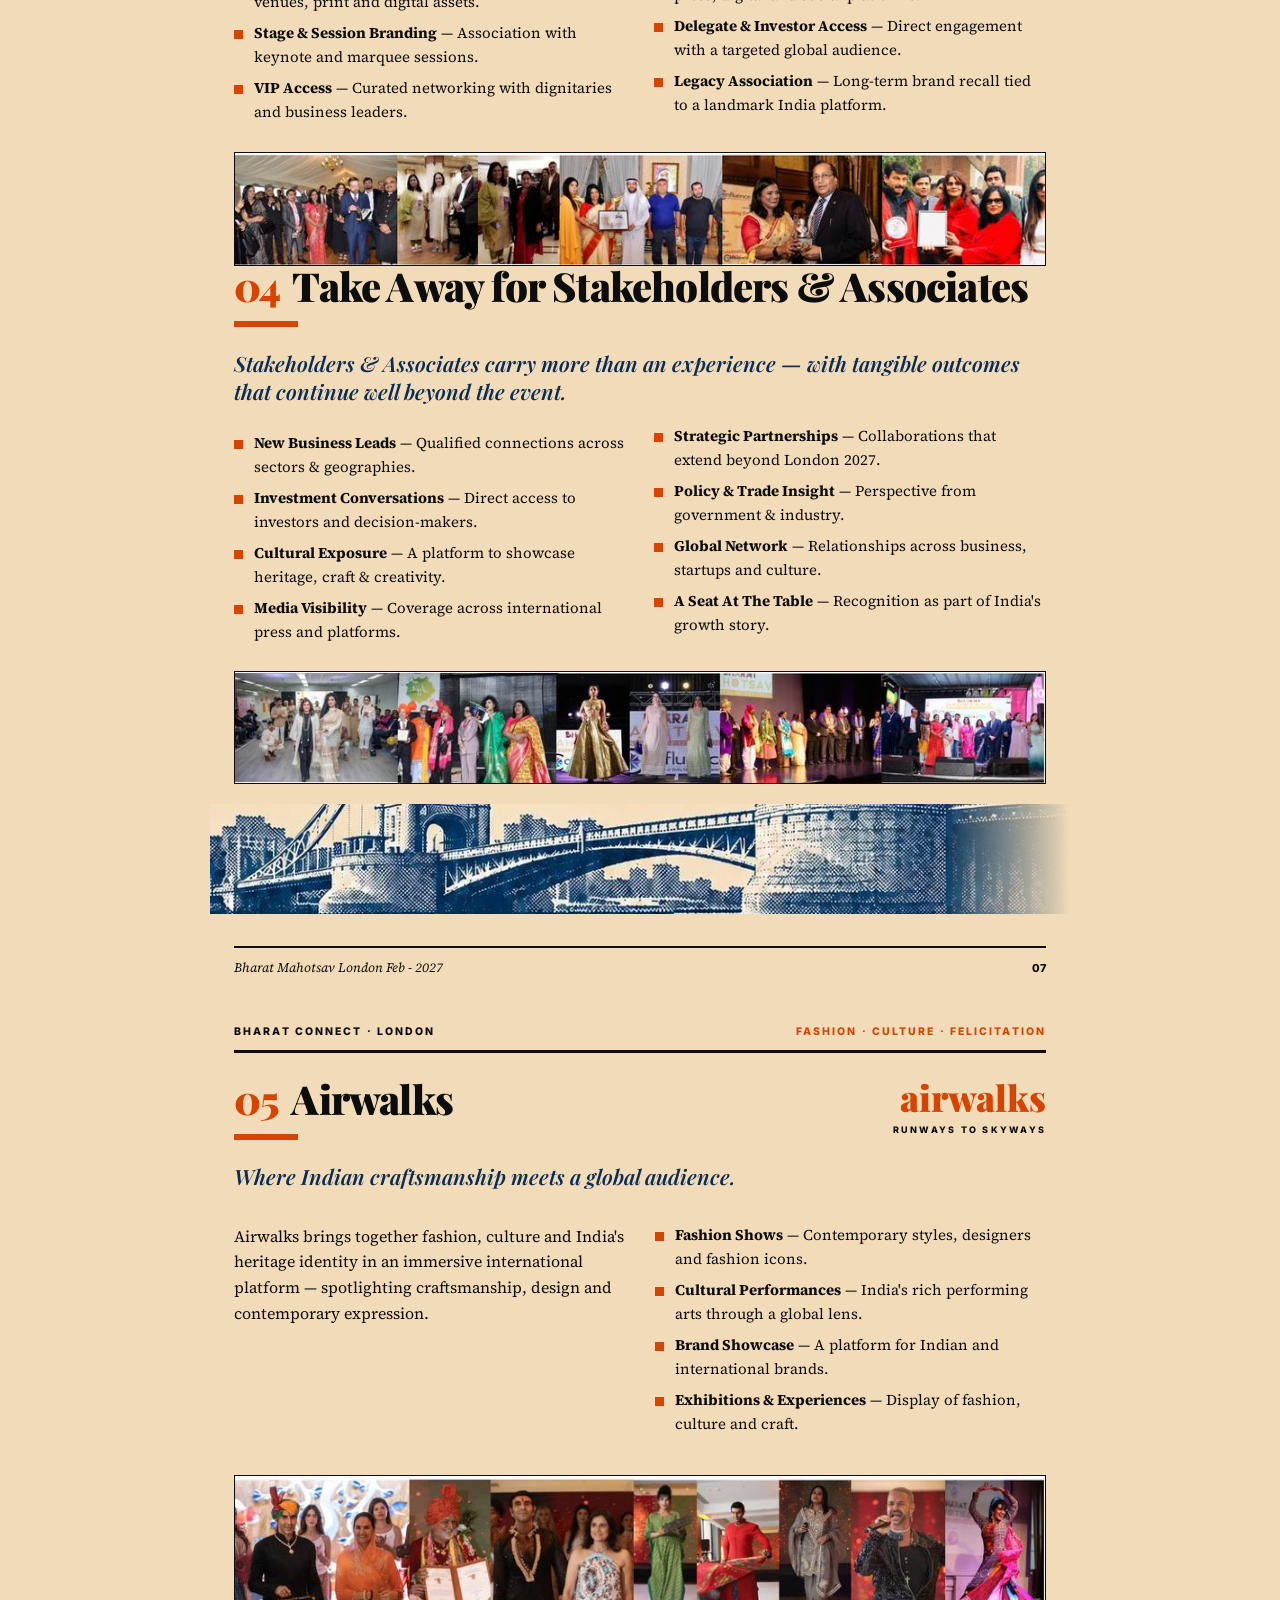
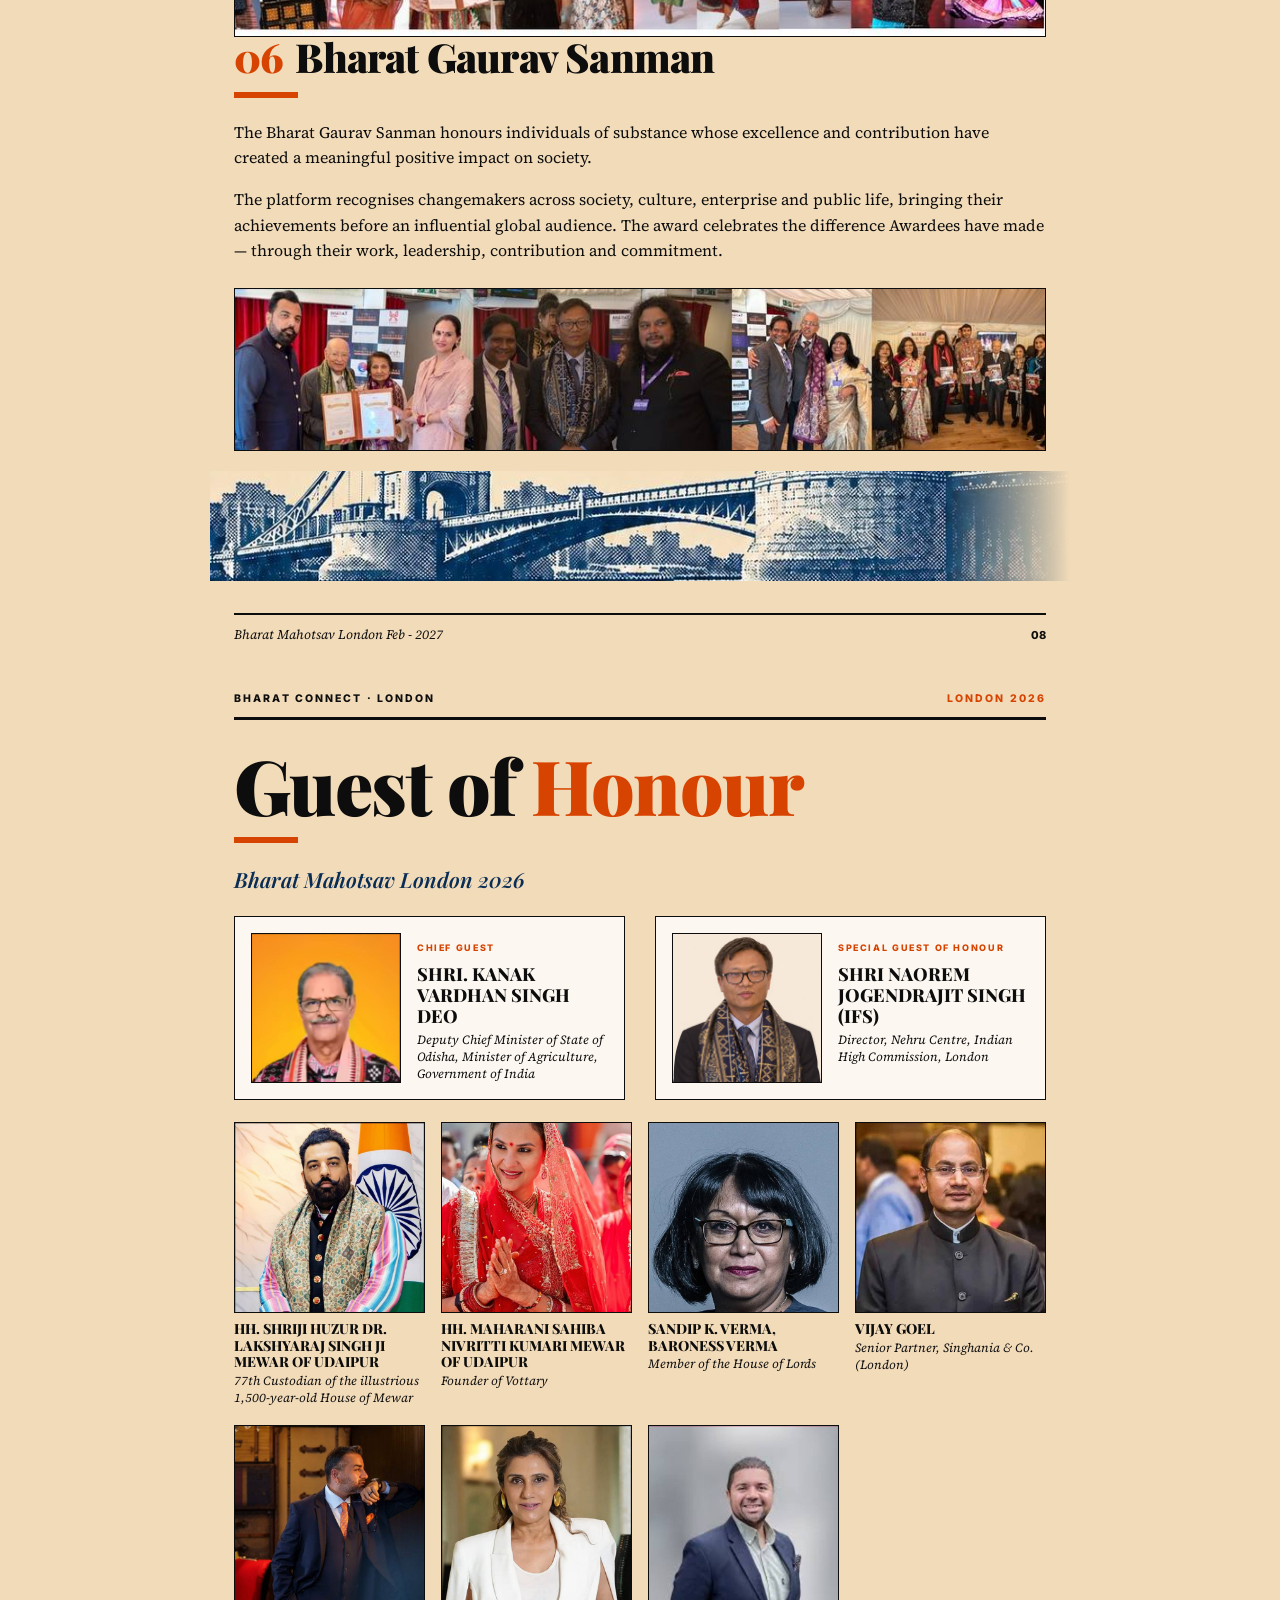
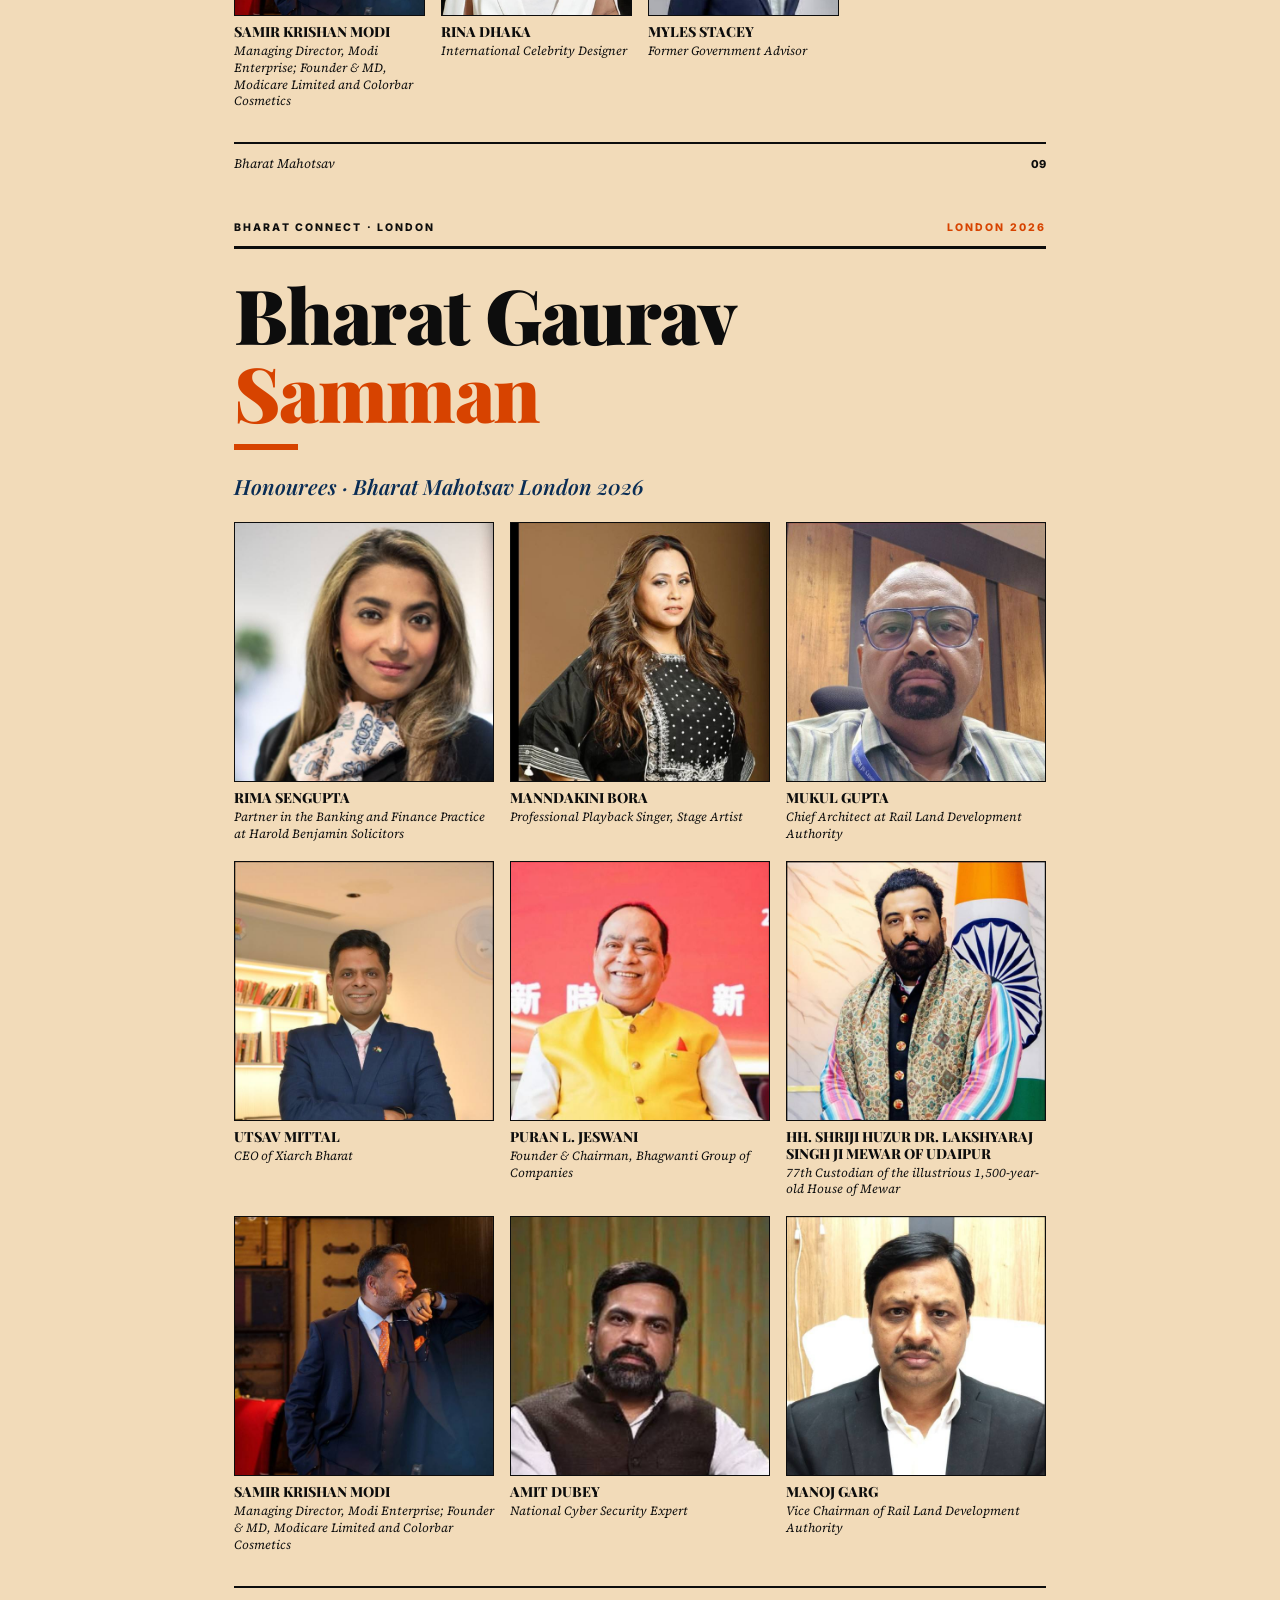
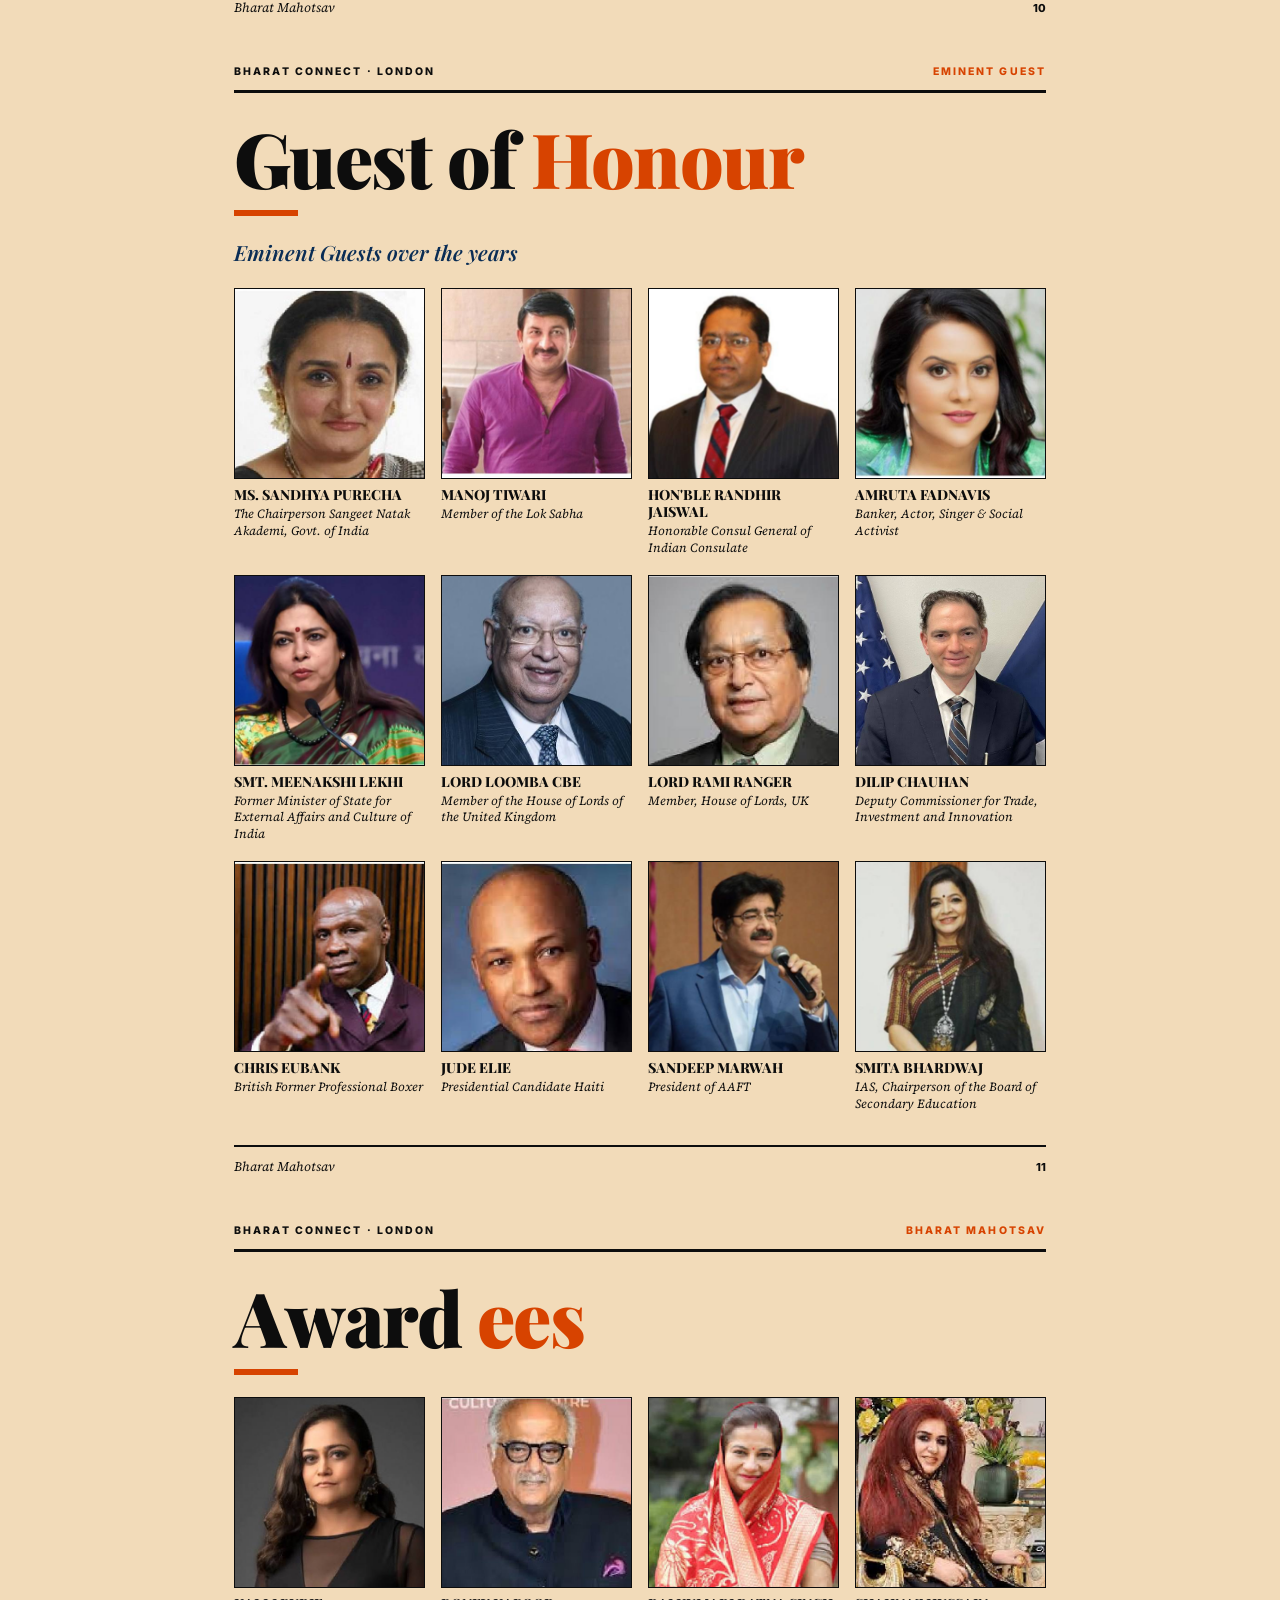
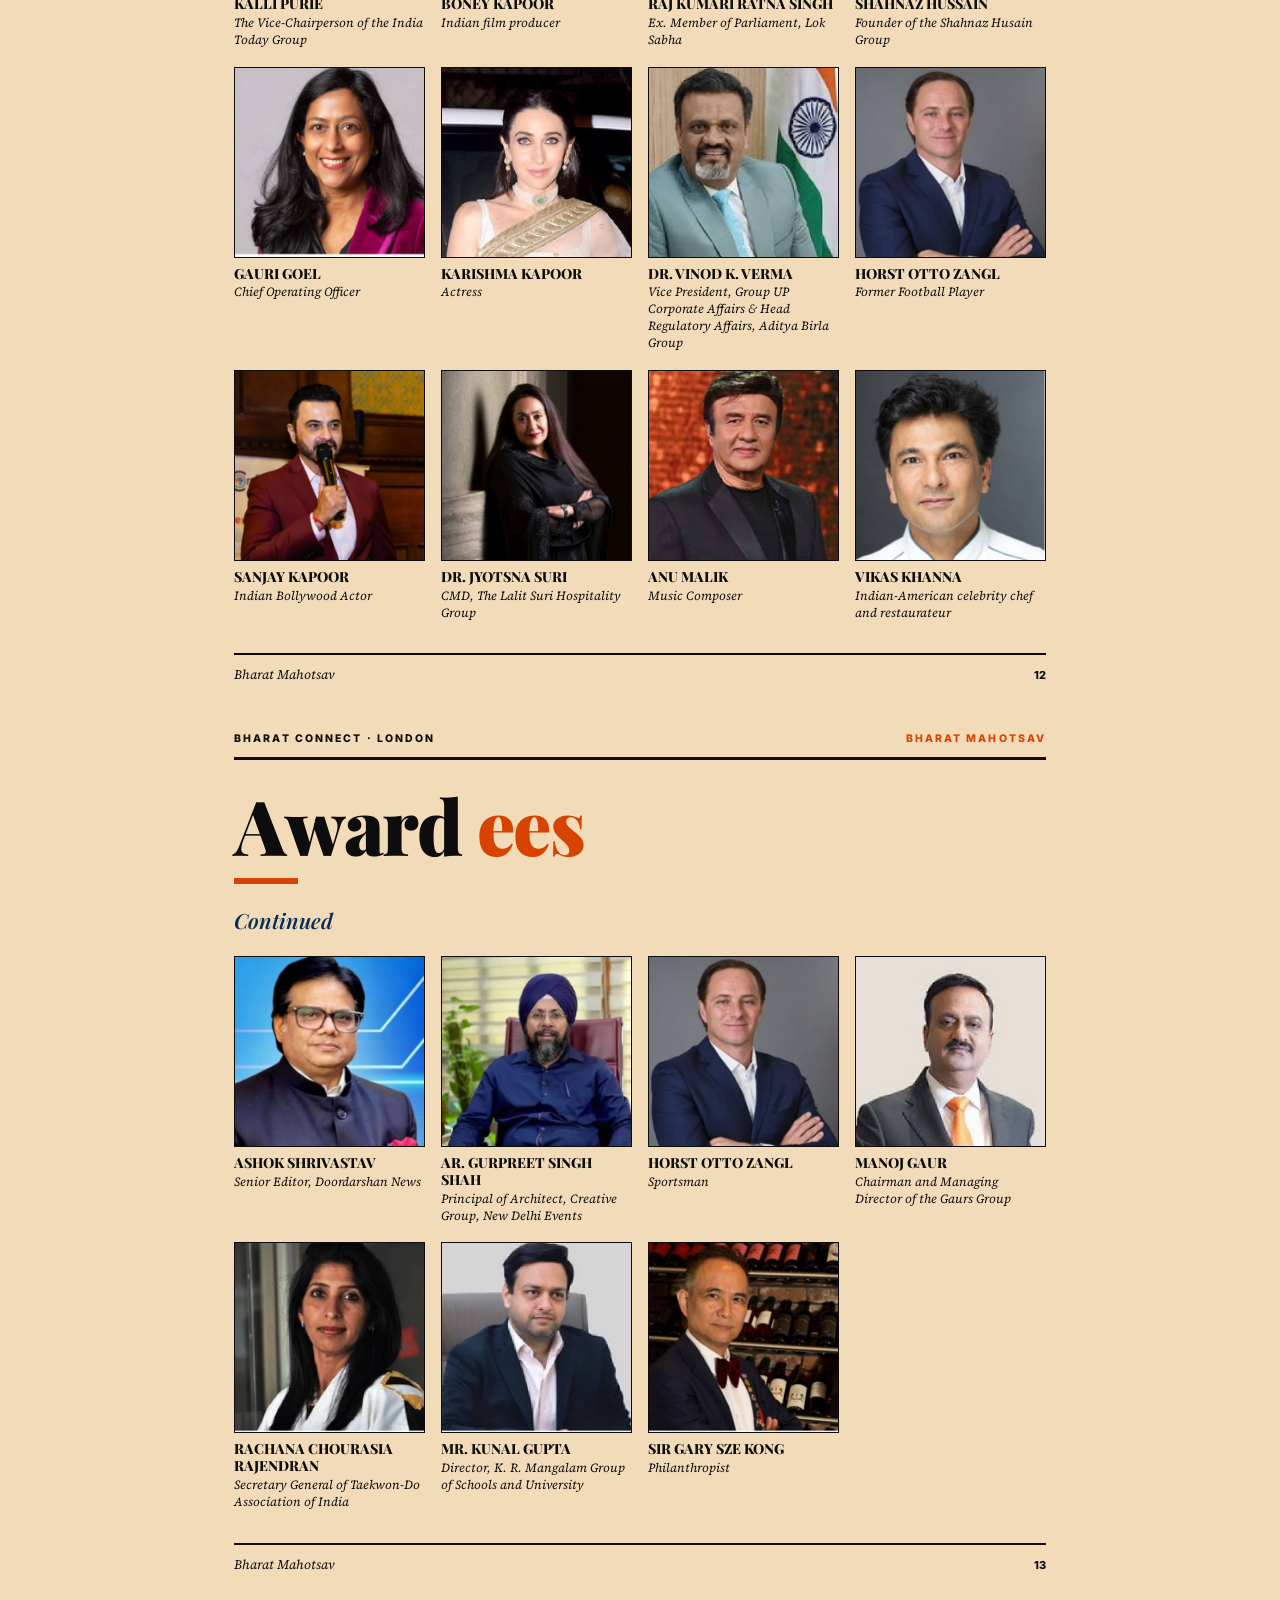
